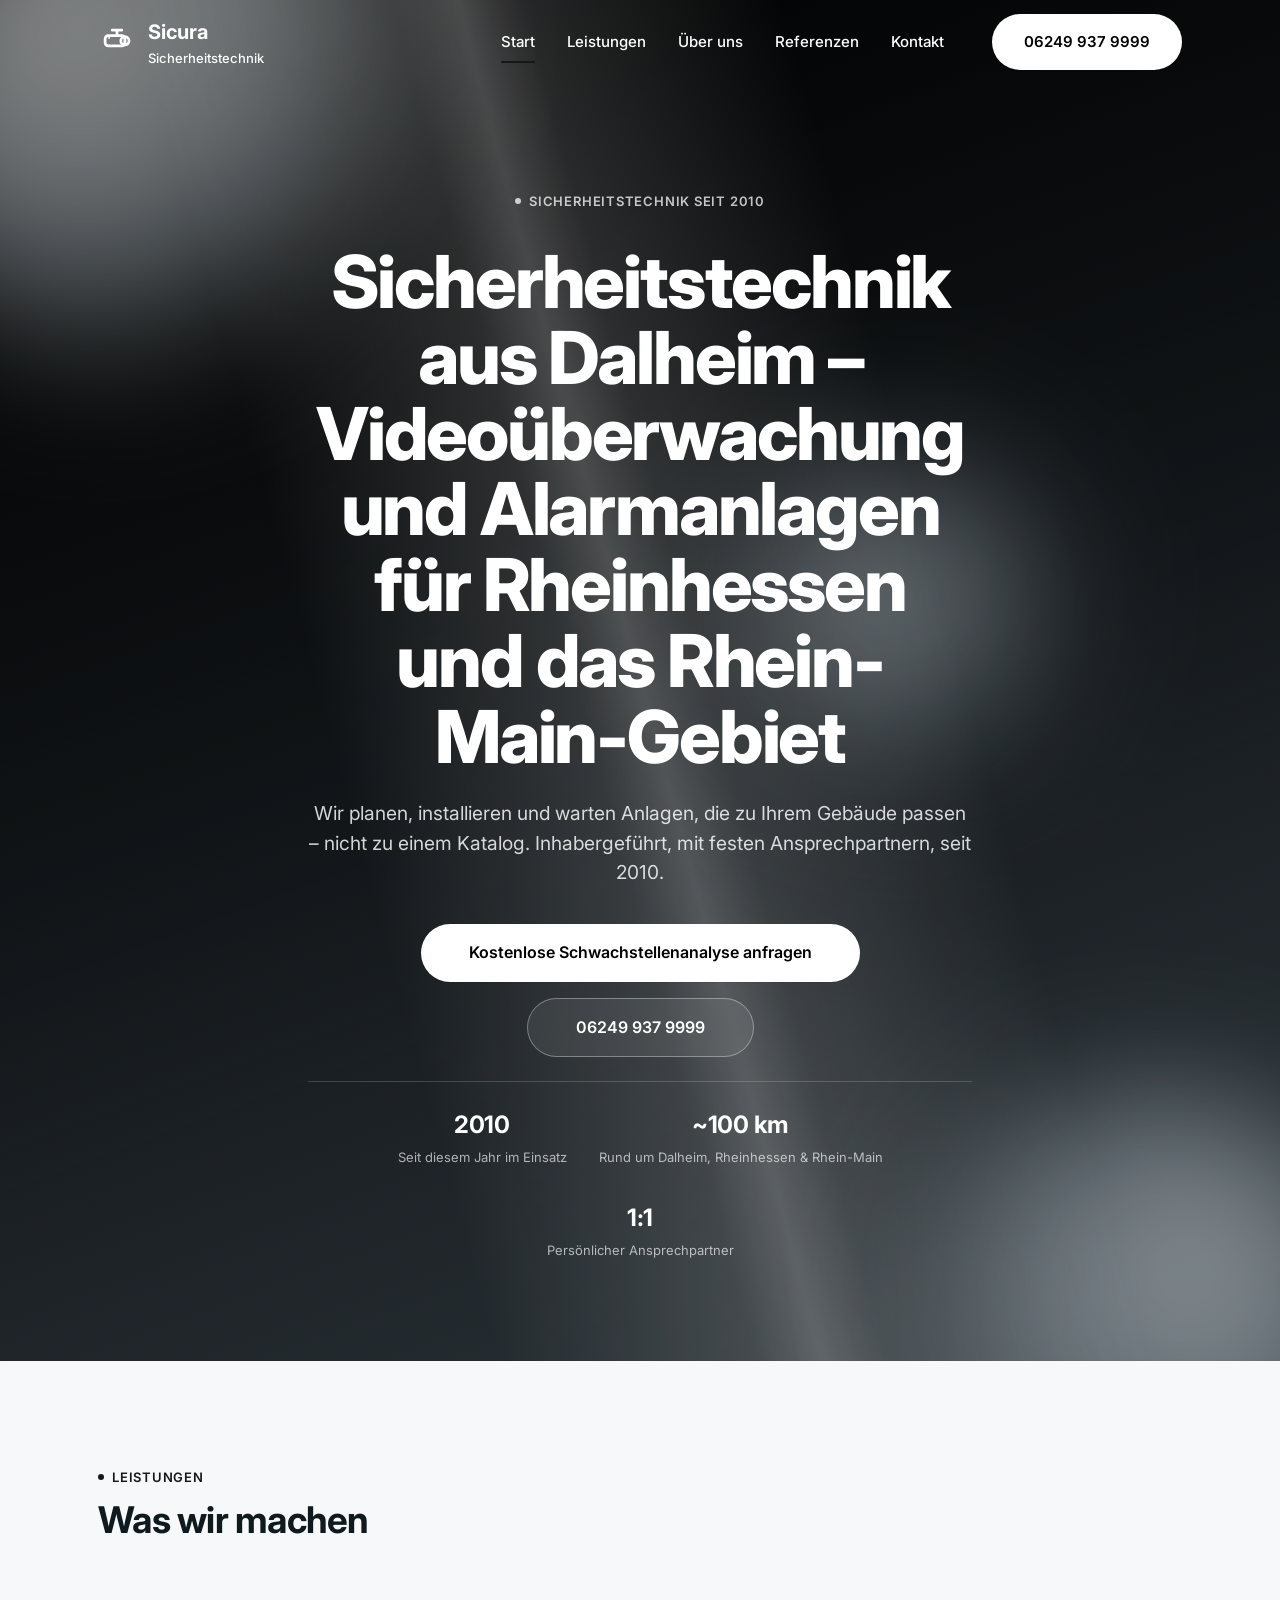
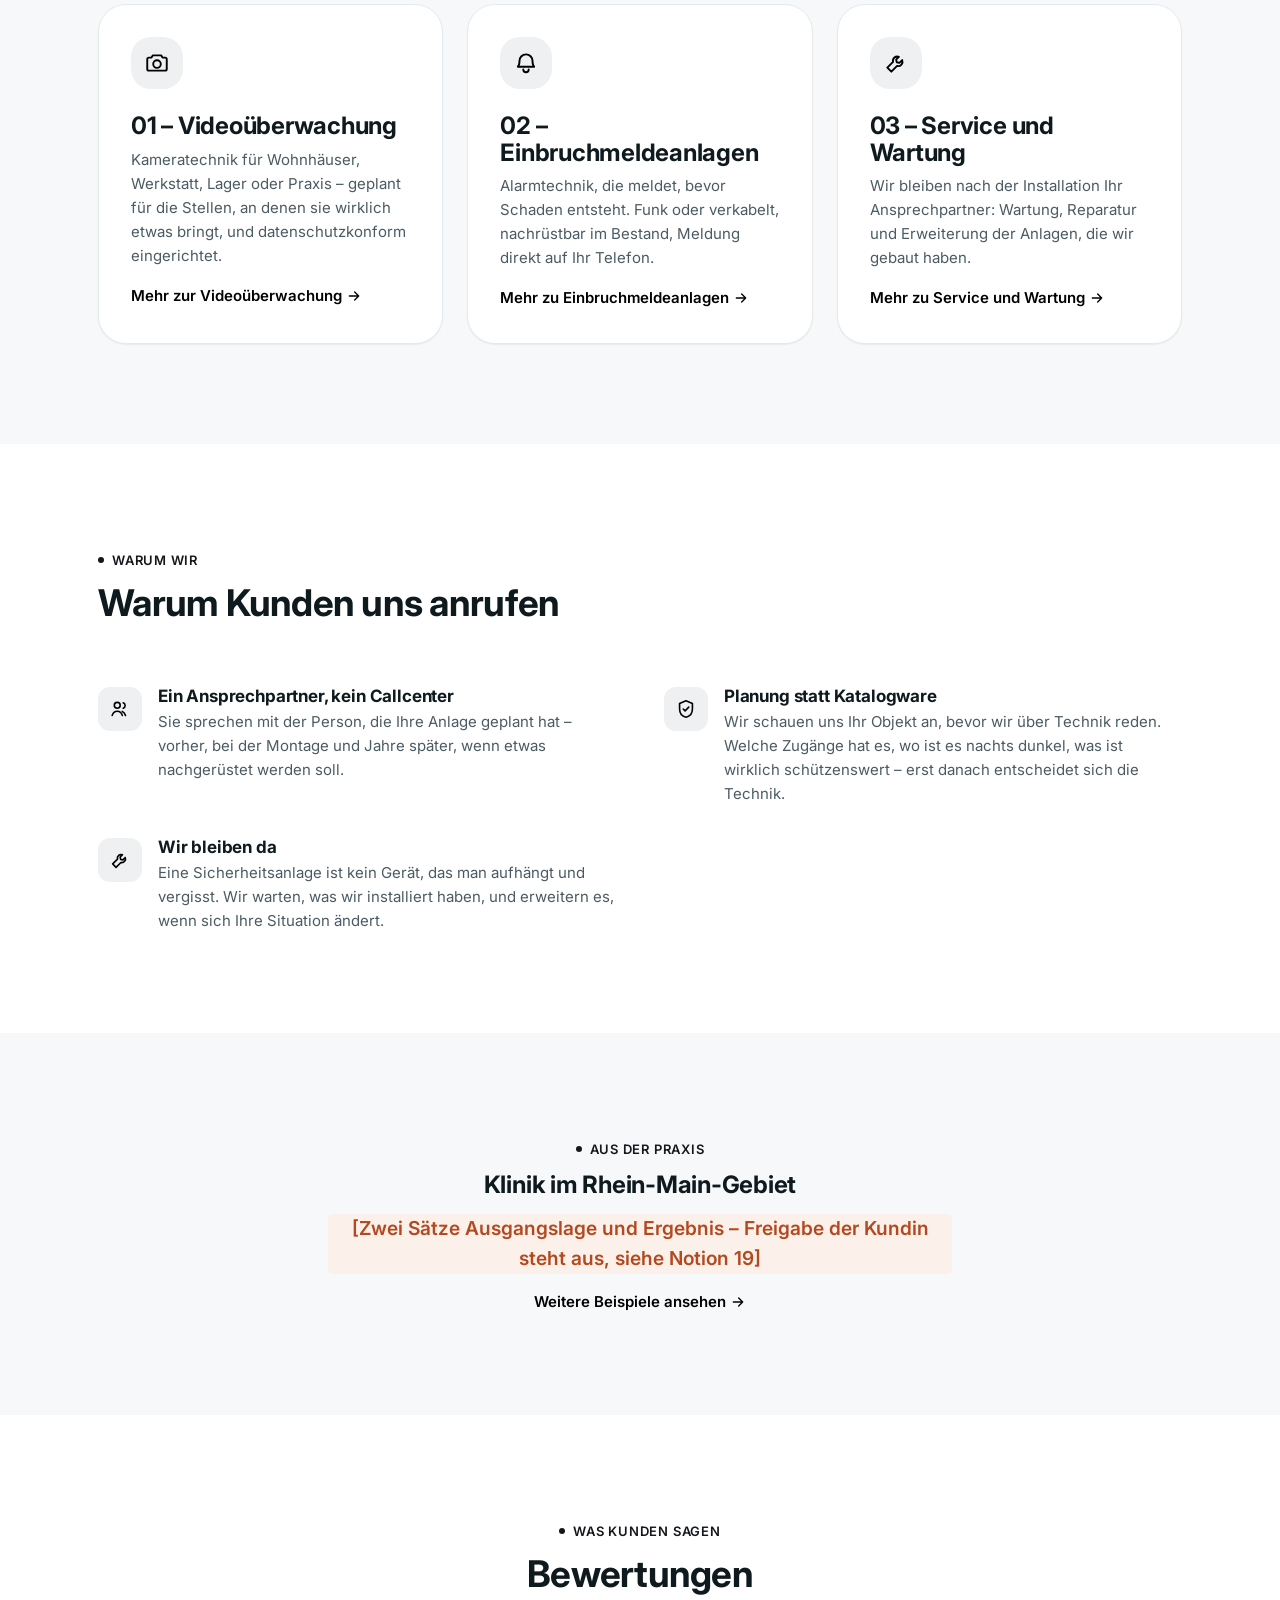
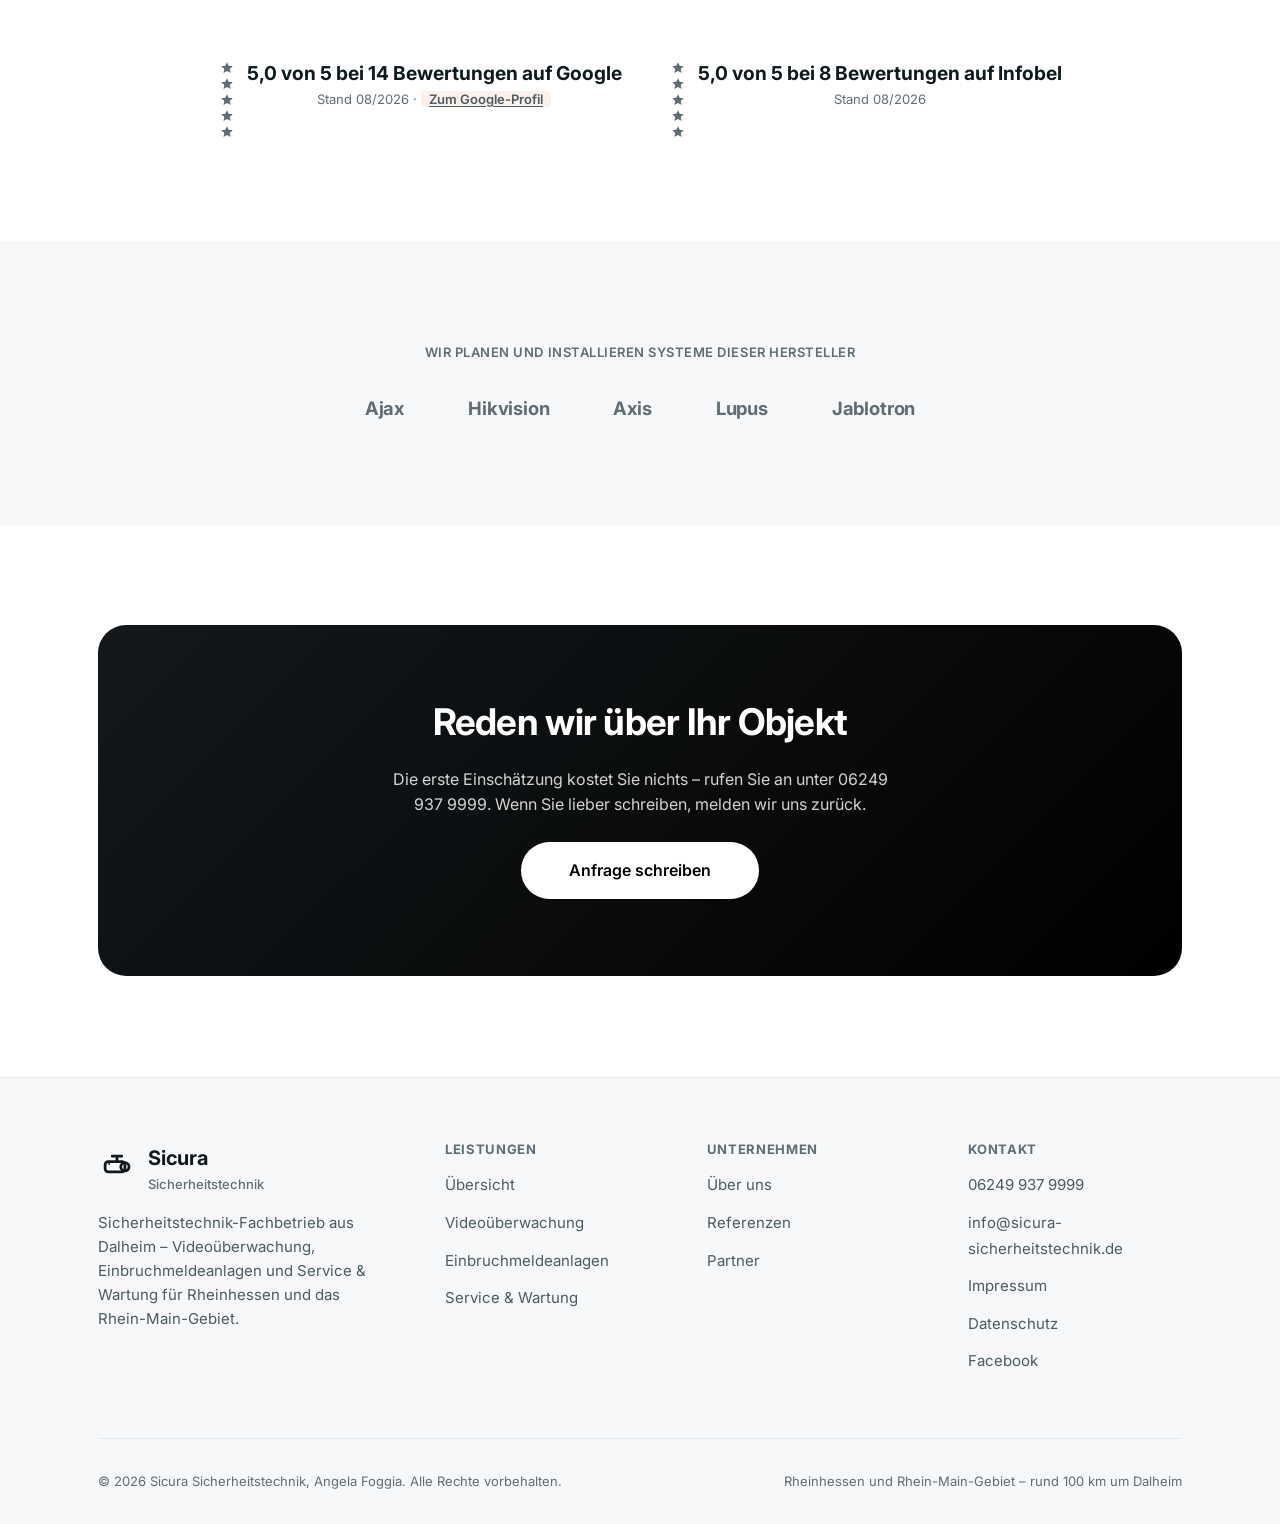
==== index.html @ ddf752fe "Inhalte und Seitenstruktur nach Notion-Relaunch-Vorgaben umsetzen Sitemap auf die abgestimmten 11 Se" ====
<!DOCTYPE html>
<html lang="de">
<head>
  <meta charset="UTF-8">
  <meta name="viewport" content="width=device-width, initial-scale=1">
  <title>Sicherheitstechnik Dalheim – Videoüberwachung und Alarmanlagen | Sicura</title>
  <meta name="description" content="Videoüberwachung, Einbruchmeldeanlagen und Wartung für Rheinhessen und das Rhein-Main-Gebiet. Inhabergeführt seit 2010, Beratung kostenlos. Jetzt anrufen.">
  <link rel="canonical" href="https://www.sicura-sicherheitstechnik.de/">
  <link rel="icon" href="assets/favicon.svg" type="image/svg+xml">
  <link rel="stylesheet" href="styles.css">
</head>
<body class="has-video-hero">
  <a class="skip-link" href="#main">Zum Inhalt springen</a>

  <header class="site-header">
    <div class="nav-progress" aria-hidden="true"></div>
    <div class="container">
      <a class="brand" href="index.html">
        <svg class="brand-mark" viewBox="0 0 24 24" aria-hidden="true"><use href="assets/icons.svg#icon-cctv-camera"></use></svg>
        <span class="brand-name">Sicura<span>Sicherheitstechnik</span></span>
      </a>

      <nav class="nav-desktop" id="nav-desktop" aria-label="Hauptnavigation">
        <ul class="nav-links">
          <li><a href="index.html" aria-current="page">Start</a></li>
          <li><a href="leistungen.html">Leistungen</a></li>
          <li><a href="ueber-uns.html">Über uns</a></li>
          <li><a href="referenzen.html">Referenzen</a></li>
          <li><a href="kontakt.html">Kontakt</a></li>
        </ul>
        <a class="btn btn-primary nav-cta" href="tel:+4962499379999">06249 937 9999</a>
      </nav>

      <button class="nav-toggle" aria-expanded="false" aria-controls="nav-desktop" aria-label="Menü öffnen">
        <svg class="icon-menu" viewBox="0 0 24 24" aria-hidden="true"><use href="assets/icons.svg#icon-menu"></use></svg>
        <svg class="icon-close" viewBox="0 0 24 24" aria-hidden="true"><use href="assets/icons.svg#icon-close"></use></svg>
      </button>
    </div>
  </header>

  <main id="main">
    <!-- Hero -->
    <section class="hero">
      <div class="hero-liquid-bg" aria-hidden="true">
        <video class="hero-video" autoplay muted loop playsinline preload="auto" poster="assets/hero-poster.jpg">
          <source src="assets/hero-video.mp4" type="video/mp4">
        </video>
        <span class="hero-scrim"></span>
        <span class="lm-blob lm-blob--1"></span>
        <span class="lm-blob lm-blob--2"></span>
        <span class="lm-blob lm-blob--3"></span>
        <span class="lm-sheen"></span>
      </div>
      <div class="container">
        <div class="hero-content">
          <p class="eyebrow">Sicherheitstechnik seit 2010</p>
          <h1>Sicherheitstechnik aus Dalheim – Videoüberwachung und Alarmanlagen für Rheinhessen und das Rhein-Main-Gebiet</h1>
          <p class="lede">Wir planen, installieren und warten Anlagen, die zu Ihrem Gebäude passen – nicht zu einem Katalog. Inhabergeführt, mit festen Ansprechpartnern, seit 2010.</p>
          <div class="hero-actions">
            <a class="btn btn-primary btn-lg" href="kontakt.html">Kostenlose Schwachstellenanalyse anfragen</a>
            <a class="btn btn-secondary btn-lg" href="tel:+4962499379999">06249 937 9999</a>
          </div>
          <div class="hero-meta">
            <div class="hero-meta-item">
              <strong>2010</strong>
              <span>Seit diesem Jahr im Einsatz</span>
            </div>
            <div class="hero-meta-item">
              <strong>~100&nbsp;km</strong>
              <span>Rund um Dalheim, Rheinhessen &amp; Rhein-Main</span>
            </div>
            <div class="hero-meta-item">
              <strong>1:1</strong>
              <span>Persönlicher Ansprechpartner</span>
            </div>
          </div>
        </div>
      </div>
    </section>

    <!-- Kernbereiche -->
    <section class="section section--alt">
      <div class="container">
        <div class="section-head">
          <p class="eyebrow">Leistungen</p>
          <h2>Was wir machen</h2>
        </div>

        <div class="card-grid" data-reveal-group>
          <a class="card" href="leistungen-videoueberwachung.html" data-reveal>
            <div class="card-icon"><svg viewBox="0 0 24 24" aria-hidden="true"><use href="assets/icons.svg#icon-camera"></use></svg></div>
            <h3>01 – Videoüberwachung</h3>
            <p>Kameratechnik für Wohnhäuser, Werkstatt, Lager oder Praxis – geplant für die Stellen, an denen sie wirklich etwas bringt, und datenschutzkonform eingerichtet.</p>
            <span class="card-link">Mehr zur Videoüberwachung <svg viewBox="0 0 24 24" aria-hidden="true"><use href="assets/icons.svg#icon-arrow-right"></use></svg></span>
          </a>

          <a class="card" href="leistungen-einbruchmeldeanlagen.html" data-reveal>
            <div class="card-icon"><svg viewBox="0 0 24 24" aria-hidden="true"><use href="assets/icons.svg#icon-bell"></use></svg></div>
            <h3>02 – Einbruchmeldeanlagen</h3>
            <p>Alarmtechnik, die meldet, bevor Schaden entsteht. Funk oder verkabelt, nachrüstbar im Bestand, Meldung direkt auf Ihr Telefon.</p>
            <span class="card-link">Mehr zu Einbruchmeldeanlagen <svg viewBox="0 0 24 24" aria-hidden="true"><use href="assets/icons.svg#icon-arrow-right"></use></svg></span>
          </a>

          <a class="card" href="leistungen-service-wartung.html" data-reveal>
            <div class="card-icon"><svg viewBox="0 0 24 24" aria-hidden="true"><use href="assets/icons.svg#icon-wrench"></use></svg></div>
            <h3>03 – Service und Wartung</h3>
            <p>Wir bleiben nach der Installation Ihr Ansprechpartner: Wartung, Reparatur und Erweiterung der Anlagen, die wir gebaut haben.</p>
            <span class="card-link">Mehr zu Service und Wartung <svg viewBox="0 0 24 24" aria-hidden="true"><use href="assets/icons.svg#icon-arrow-right"></use></svg></span>
          </a>
        </div>
      </div>
    </section>

    <!-- Warum wir -->
    <section class="section">
      <div class="container">
        <div class="section-head">
          <p class="eyebrow">Warum wir</p>
          <h2>Warum Kunden uns anrufen</h2>
        </div>

        <div class="benefits" data-reveal-group>
          <div class="benefit" data-reveal>
            <div class="benefit-icon"><svg viewBox="0 0 24 24" aria-hidden="true"><use href="assets/icons.svg#icon-users"></use></svg></div>
            <div>
              <h3>Ein Ansprechpartner, kein Callcenter</h3>
              <p>Sie sprechen mit der Person, die Ihre Anlage geplant hat – vorher, bei der Montage und Jahre später, wenn etwas nachgerüstet werden soll.</p>
            </div>
          </div>

          <div class="benefit" data-reveal>
            <div class="benefit-icon"><svg viewBox="0 0 24 24" aria-hidden="true"><use href="assets/icons.svg#icon-shield"></use></svg></div>
            <div>
              <h3>Planung statt Katalogware</h3>
              <p>Wir schauen uns Ihr Objekt an, bevor wir über Technik reden. Welche Zugänge hat es, wo ist es nachts dunkel, was ist wirklich schützenswert – erst danach entscheidet sich die Technik.</p>
            </div>
          </div>

          <div class="benefit" data-reveal>
            <div class="benefit-icon"><svg viewBox="0 0 24 24" aria-hidden="true"><use href="assets/icons.svg#icon-wrench"></use></svg></div>
            <div>
              <h3>Wir bleiben da</h3>
              <p>Eine Sicherheitsanlage ist kein Gerät, das man aufhängt und vergisst. Wir warten, was wir installiert haben, und erweitern es, wenn sich Ihre Situation ändert.</p>
            </div>
          </div>
        </div>
      </div>
    </section>

    <!-- Fallbeispiel-Teaser -->
    <section class="section section--alt">
      <div class="container" style="max-width:720px; text-align:center">
        <p class="eyebrow" style="justify-content:center">Aus der Praxis</p>
        <h2 class="h3" style="margin-top:var(--space-3)">Klinik im Rhein-Main-Gebiet</h2>
        <p class="lede placeholder-inline" style="margin-top:var(--space-4)" data-reveal>[Zwei Sätze Ausgangslage und Ergebnis – Freigabe der Kundin steht aus, siehe Notion 19]</p>
        <a class="card-link" style="justify-content:center; margin-top:var(--space-4)" href="referenzen.html">Weitere Beispiele ansehen <svg viewBox="0 0 24 24" aria-hidden="true"><use href="assets/icons.svg#icon-arrow-right"></use></svg></a>
      </div>
    </section>

    <!-- Bewertungen -->
    <section class="section trust">
      <div class="container">
        <div class="section-head center">
          <p class="eyebrow">Was Kunden sagen</p>
          <h2>Bewertungen</h2>
        </div>
        <div class="reviews" style="justify-content:center; margin-top:var(--space-6)" data-reveal-group>
          <div class="review-item" data-reveal>
            <span class="review-stars" aria-hidden="true">
              <svg viewBox="0 0 24 24"><use href="assets/icons.svg#icon-star"></use></svg>
              <svg viewBox="0 0 24 24"><use href="assets/icons.svg#icon-star"></use></svg>
              <svg viewBox="0 0 24 24"><use href="assets/icons.svg#icon-star"></use></svg>
              <svg viewBox="0 0 24 24"><use href="assets/icons.svg#icon-star"></use></svg>
              <svg viewBox="0 0 24 24"><use href="assets/icons.svg#icon-star"></use></svg>
            </span>
            <div>
              <strong>5,0 von 5 bei 14 Bewertungen auf Google</strong>
              <span>Stand 08/2026 · <a href="#" class="placeholder-inline">Zum Google-Profil</a></span>
            </div>
          </div>
          <div class="review-item" data-reveal>
            <span class="review-stars" aria-hidden="true">
              <svg viewBox="0 0 24 24"><use href="assets/icons.svg#icon-star"></use></svg>
              <svg viewBox="0 0 24 24"><use href="assets/icons.svg#icon-star"></use></svg>
              <svg viewBox="0 0 24 24"><use href="assets/icons.svg#icon-star"></use></svg>
              <svg viewBox="0 0 24 24"><use href="assets/icons.svg#icon-star"></use></svg>
              <svg viewBox="0 0 24 24"><use href="assets/icons.svg#icon-star"></use></svg>
            </span>
            <div>
              <strong>5,0 von 5 bei 8 Bewertungen auf Infobel</strong>
              <span>Stand 08/2026</span>
            </div>
          </div>
        </div>
      </div>
    </section>

    <!-- Trust-Bar -->
    <section class="section section--alt trust">
      <div class="container">
        <p>Wir planen und installieren Systeme dieser Hersteller</p>
        <div class="trust-logos" data-reveal-group>
          <span class="trust-logo" data-reveal>Ajax</span>
          <span class="trust-logo" data-reveal>Hikvision</span>
          <span class="trust-logo" data-reveal>Axis</span>
          <span class="trust-logo" data-reveal>Lupus</span>
          <span class="trust-logo" data-reveal>Jablotron</span>
        </div>
      </div>
    </section>

    <!-- CTA -->
    <section class="section">
      <div class="container">
        <div class="cta-banner" data-reveal>
          <h2>Reden wir über Ihr Objekt</h2>
          <p>Die erste Einschätzung kostet Sie nichts – rufen Sie an unter 06249 937 9999. Wenn Sie lieber schreiben, melden wir uns zurück.</p>
          <a class="btn btn-primary btn-lg" href="kontakt.html">Anfrage schreiben</a>
        </div>
      </div>
    </section>
  </main>

  <footer class="site-footer">
    <div class="container">
      <div class="footer-grid">
        <div class="footer-brand">
          <a class="brand" href="index.html">
            <svg class="brand-mark" viewBox="0 0 24 24" aria-hidden="true"><use href="assets/icons.svg#icon-cctv-camera"></use></svg>
            <span class="brand-name">Sicura<span>Sicherheitstechnik</span></span>
          </a>
          <p>Sicherheitstechnik-Fachbetrieb aus Dalheim – Videoüberwachung, Einbruchmeldeanlagen und Service &amp; Wartung für Rheinhessen und das Rhein-Main-Gebiet.</p>
        </div>

        <div class="footer-col">
          <h4>Leistungen</h4>
          <ul>
            <li><a href="leistungen.html">Übersicht</a></li>
            <li><a href="leistungen-videoueberwachung.html">Videoüberwachung</a></li>
            <li><a href="leistungen-einbruchmeldeanlagen.html">Einbruchmeldeanlagen</a></li>
            <li><a href="leistungen-service-wartung.html">Service &amp; Wartung</a></li>
          </ul>
        </div>

        <div class="footer-col">
          <h4>Unternehmen</h4>
          <ul>
            <li><a href="ueber-uns.html">Über uns</a></li>
            <li><a href="referenzen.html">Referenzen</a></li>
            <li><a href="partner.html">Partner</a></li>
          </ul>
        </div>

        <div class="footer-col">
          <h4>Kontakt</h4>
          <ul>
            <li><a href="tel:+4962499379999">06249 937 9999</a></li>
            <li><a href="mailto:info@sicura-sicherheitstechnik.de">info@sicura-sicherheitstechnik.de</a></li>
            <li><a href="impressum.html">Impressum</a></li>
            <li><a href="datenschutz.html">Datenschutz</a></li>
            <li><a href="https://facebook.com/Sicura.Sicherheitstechnik" target="_blank" rel="noopener noreferrer">Facebook</a></li>
          </ul>
        </div>
      </div>

      <div class="footer-bottom">
        <p>&copy; <span data-current-year></span> Sicura Sicherheitstechnik, Angela Foggia. Alle Rechte vorbehalten.</p>
        <p>Rheinhessen und Rhein-Main-Gebiet – rund 100 km um Dalheim</p>
      </div>
    </div>
  </footer>

  <script src="assets/js/vendor/motion.min.js" defer></script>
  <script src="motion-effects.js" defer></script>
  <script src="script.js"></script>
</body>
</html>
---- styles.css ----
/* ==========================================================================
   Sicura Sicherheitstechnik — Design Tokens & Basis-Stile
   Stilrichtung: hell, editorial-minimalistisch, Apple-inspiriert
   ========================================================================== */

@import url('https://fonts.googleapis.com/css2?family=Inter:wght@400;500;600;700;800&display=swap');

:root {
  color-scheme: light;

  /* ---- Farben ---- */
  --color-bg: #ffffff;
  --color-bg-alt: #f6f8f9;
  --color-surface: #ffffff;
  --color-text: #0f1a1f;
  --color-text-muted: #4b5b63;
  --color-text-faint: #5f6d75;
  --color-border: #e4e9eb;
  --color-border-strong: #d3dbde;

  --color-accent: #14181b;
  --color-accent-dark: #000000;
  --color-accent-light: #eef0f1;
  --color-accent-contrast: #ffffff;

  --color-danger: #b3491f;
  --color-danger-bg: #fbf1ea;
  --color-success: #1f7a4d;

  /* ---- Typografie ---- */
  --font-sans: 'Inter', system-ui, -apple-system, 'Segoe UI', sans-serif;

  --fs-display: clamp(2.75rem, 2rem + 3.2vw, 4.75rem);
  --fs-h1: clamp(2.25rem, 1.8rem + 1.8vw, 3.25rem);
  --fs-h2: clamp(1.75rem, 1.5rem + 1vw, 2.5rem);
  --fs-h3: clamp(1.25rem, 1.1rem + 0.5vw, 1.5rem);
  --fs-body-lg: clamp(1.0625rem, 1rem + 0.25vw, 1.25rem);
  --fs-body: 1rem;
  --fs-small: 0.9375rem;
  --fs-tiny: 0.8125rem;

  /* ---- Abstände (4/8pt-Rhythmus) ---- */
  --space-1: 4px;
  --space-2: 8px;
  --space-3: 12px;
  --space-4: 16px;
  --space-5: 24px;
  --space-6: 32px;
  --space-7: 48px;
  --space-8: 64px;
  --space-9: 96px;
  --space-10: 128px;

  --section-padding: clamp(64px, 6vw + 24px, 128px);
  --container-width: 1180px;
  --container-padding: clamp(20px, 4vw, 48px);

  /* ---- Radien & Schatten ---- */
  --radius-sm: 12px;
  --radius-md: 20px;
  --radius-lg: 28px;
  --radius-full: 999px;

  --shadow-sm: 0 1px 2px rgba(15, 26, 31, 0.04), 0 1px 1px rgba(15, 26, 31, 0.03);
  --shadow-md: 0 8px 24px rgba(15, 26, 31, 0.06), 0 2px 6px rgba(15, 26, 31, 0.04);
  --shadow-lg: 0 24px 64px rgba(15, 26, 31, 0.10), 0 4px 12px rgba(15, 26, 31, 0.05);

  /* ---- Bewegung ---- */
  --ease-out: cubic-bezier(0.16, 1, 0.3, 1);
  --duration-fast: 150ms;
  --duration-base: 250ms;
  --duration-slow: 400ms;
}

/* ==========================================================================
   Reset
   ========================================================================== */

*,
*::before,
*::after {
  box-sizing: border-box;
}

* {
  margin: 0;
}

html {
  -webkit-text-size-adjust: 100%;
  scroll-behavior: smooth;
  scroll-padding-top: 104px;
}

body {
  font-family: var(--font-sans);
  font-size: var(--fs-body);
  line-height: 1.6;
  color: var(--color-text);
  background: var(--color-bg);
  -webkit-font-smoothing: antialiased;
  text-rendering: optimizeLegibility;
}

img,
svg {
  display: block;
  max-width: 100%;
}

a {
  color: inherit;
  text-decoration: none;
}

button {
  font: inherit;
  color: inherit;
  background: none;
  border: none;
  cursor: pointer;
}

ul {
  list-style: none;
  padding: 0;
}

input,
textarea {
  font: inherit;
  color: inherit;
}

@media (prefers-reduced-motion: reduce) {
  html {
    scroll-behavior: auto;
  }

  *,
  *::before,
  *::after {
    animation-duration: 0.001ms !important;
    animation-iteration-count: 1 !important;
    transition-duration: 0.001ms !important;
    scroll-behavior: auto !important;
  }
}

/* ==========================================================================
   Typografie
   ========================================================================== */

h1,
h2,
h3,
h4 {
  font-weight: 700;
  line-height: 1.1;
  letter-spacing: -0.02em;
  color: var(--color-text);
}

.display {
  font-size: var(--fs-display);
  font-weight: 800;
  line-height: 1.03;
  letter-spacing: -0.03em;
}

h1,
.h1 {
  font-size: var(--fs-h1);
}

h2,
.h2 {
  font-size: var(--fs-h2);
}

h3,
.h3 {
  font-size: var(--fs-h3);
  letter-spacing: -0.01em;
}

.lede {
  font-size: var(--fs-body-lg);
  line-height: 1.55;
  color: var(--color-text-muted);
}

.eyebrow {
  display: inline-flex;
  align-items: center;
  gap: var(--space-2);
  font-size: var(--fs-tiny);
  font-weight: 600;
  letter-spacing: 0.06em;
  text-transform: uppercase;
  color: var(--color-accent);
}

.eyebrow::before {
  content: '';
  width: 6px;
  height: 6px;
  border-radius: 50%;
  background: var(--color-accent);
}

p {
  max-width: 62ch;
}

/* ==========================================================================
   Layout-Hilfen
   ========================================================================== */

.container {
  width: 100%;
  max-width: var(--container-width);
  margin-inline: auto;
  padding-inline: var(--container-padding);
}

.section {
  padding-block: var(--section-padding);
}

.section--alt {
  background: var(--color-bg-alt);
}

.section-head {
  max-width: 640px;
  margin-bottom: var(--space-8);
}

.section-head.center {
  margin-inline: auto;
  text-align: center;
}

.section-head h2 {
  margin-top: var(--space-3);
}

.visually-hidden {
  position: absolute;
  width: 1px;
  height: 1px;
  padding: 0;
  margin: -1px;
  overflow: hidden;
  clip: rect(0, 0, 0, 0);
  white-space: nowrap;
  border: 0;
}

.skip-link {
  position: absolute;
  top: -100px;
  left: var(--space-4);
  z-index: 1000;
  background: var(--color-accent);
  color: #fff;
  padding: var(--space-3) var(--space-5);
  border-radius: var(--radius-sm);
  transition: top var(--duration-base) var(--ease-out);
}

.skip-link:focus-visible {
  top: var(--space-4);
}

/* Fokus-Stile */
a:focus-visible,
button:focus-visible,
input:focus-visible,
textarea:focus-visible {
  outline: 2px solid var(--color-accent);
  outline-offset: 3px;
  border-radius: var(--radius-sm);
}

/* ==========================================================================
   Buttons
   ========================================================================== */

.btn {
  display: inline-flex;
  align-items: center;
  justify-content: center;
  gap: var(--space-2);
  max-width: 100%;
  padding: var(--space-4) var(--space-6);
  border-radius: var(--radius-full);
  font-weight: 600;
  font-size: var(--fs-small);
  text-align: center;
  cursor: pointer;
  touch-action: manipulation;
  transition: transform var(--duration-fast) var(--ease-out),
    background-color var(--duration-base) var(--ease-out),
    box-shadow var(--duration-base) var(--ease-out),
    border-color var(--duration-base) var(--ease-out);
}

.btn:active {
  transform: scale(0.97);
  transition-duration: 90ms;
}

.btn-primary {
  background: var(--color-accent);
  color: #fff;
  box-shadow: var(--shadow-sm);
}

.btn-primary:hover {
  background: var(--color-accent-dark);
  box-shadow: var(--shadow-md);
}

.btn-secondary {
  background: var(--color-surface);
  color: var(--color-text);
  border: 1px solid var(--color-border-strong);
}

.btn-secondary:hover {
  border-color: var(--color-accent);
  color: var(--color-accent-dark);
}

.btn-ghost {
  background: transparent;
  color: var(--color-text);
  padding: var(--space-3) var(--space-4);
}

.btn-ghost:hover {
  color: var(--color-accent-dark);
}

.btn-block {
  width: 100%;
}

.btn-lg {
  padding: var(--space-4) var(--space-7);
  font-size: var(--fs-body);
}

/* ==========================================================================
   Header / Navigation
   ========================================================================== */

.site-header {
  position: sticky;
  top: 0;
  z-index: 100;
}

/* Blur lebt auf einem Pseudo-Element statt direkt auf .site-header:
   backdrop-filter auf dem Header selbst würde einen neuen Containing
   Block erzeugen und das fixed-positionierte Mobilmenü (Kind des Headers)
   auf die Headerhöhe zusammenschrumpfen lassen. */
.site-header::before {
  content: '';
  position: absolute;
  inset: 0;
  z-index: -1;
  background: rgba(255, 255, 255, 0.78);
  backdrop-filter: blur(20px) saturate(180%);
  -webkit-backdrop-filter: blur(20px) saturate(180%);
  border-bottom: 1px solid rgba(228, 233, 235, 0.8);
  opacity: 1;
  transition: opacity var(--duration-base) var(--ease-out);
}

/* ---- Transparenter Header über dem Video-Hero ----
   Nur auf Seiten mit `body.has-video-hero` (Startseite): der Header startet
   glasklar über dem Hero-Video und bekommt sein übliches weißes Glas erst,
   sobald über die Hero-Höhe hinausgescrollt wurde (.is-scrolled, per JS in
   script.js gesetzt). Alle anderen Seiten sind unverändert immer solide. */
body.has-video-hero .site-header:not(.is-scrolled)::before {
  opacity: 0;
}

body.has-video-hero .site-header:not(.is-scrolled) .nav-progress {
  background: rgba(255, 255, 255, 0.85);
}

body.has-video-hero .site-header:not(.is-scrolled) .brand,
body.has-video-hero .site-header:not(.is-scrolled) .brand-mark,
body.has-video-hero .site-header:not(.is-scrolled) .brand-name span,
body.has-video-hero .site-header:not(.is-scrolled) .nav-links a,
body.has-video-hero .site-header:not(.is-scrolled) .nav-toggle svg {
  color: #fff;
}

body.has-video-hero .site-header:not(.is-scrolled) .nav-cta {
  background: #fff;
  color: var(--color-accent-dark);
}

body.has-video-hero .site-header:not(.is-scrolled) .nav-cta:hover {
  background: rgba(255, 255, 255, 0.9);
}

/* Das mobile Menü hat immer ein blickdichtes, weißes Panel (siehe
   .nav-desktop.is-open unten) – die weiße Schrift für den transparenten
   Header über dem Hero-Video darf dort also nicht greifen, sonst ist der
   Text unlesbar. */
body.has-video-hero .site-header:not(.is-scrolled) .nav-desktop.is-open .nav-links a,
body.has-video-hero .site-header:not(.is-scrolled) .nav-desktop.is-open ~ .nav-toggle svg,
body.has-video-hero .site-header:not(.is-scrolled) .nav-toggle[aria-expanded='true'] svg {
  color: var(--color-text-muted);
}

body.has-video-hero .site-header:not(.is-scrolled) .nav-desktop.is-open .nav-links a[aria-current='page'] {
  color: var(--color-text);
}

.brand,
.brand-mark,
.brand-name span {
  transition: color var(--duration-base) var(--ease-out);
}

/* Material fallbacks: bei reduzierter Transparenz/erhöhtem Kontrast wird aus
   dem Glas-Effekt eine nahezu blickdichte Fläche statt eines Weichzeichners. */
@media (prefers-reduced-transparency: reduce) {
  .site-header::before {
    background: var(--color-bg);
    backdrop-filter: none;
    -webkit-backdrop-filter: none;
  }

  .nav-desktop {
    background: var(--color-bg) !important;
    backdrop-filter: none !important;
    -webkit-backdrop-filter: none !important;
  }
}

@media (prefers-contrast: more) {
  .site-header::before {
    background: var(--color-bg);
    backdrop-filter: none;
    -webkit-backdrop-filter: none;
    border-bottom-color: var(--color-border-strong);
  }
}

.site-header .container {
  display: flex;
  align-items: center;
  justify-content: space-between;
  height: 84px;
}

/* Scrollfortschritt: skaliert per Motion (motion-effects.js) von 0 auf 1
   entlang der Seitenhöhe. transform statt width, damit nichts neu layoutet. */
.nav-progress {
  position: absolute;
  left: 0;
  bottom: 0;
  width: 100%;
  height: 2px;
  background: var(--color-accent);
  transform: scaleX(0);
  transform-origin: 0 50%;
}

.brand {
  display: flex;
  align-items: center;
  gap: var(--space-3);
  font-weight: 700;
  font-size: 1.25rem;
  letter-spacing: -0.01em;
  color: var(--color-text);
}

.brand-mark {
  width: 38px;
  height: 38px;
  flex-shrink: 0;
  color: var(--color-accent);
}

.brand-name span {
  display: block;
  font-size: var(--fs-tiny);
  font-weight: 500;
  color: var(--color-text-faint);
  letter-spacing: 0;
}

.nav-desktop {
  display: flex;
  align-items: center;
  gap: var(--space-7);
}

.nav-links {
  display: flex;
  align-items: center;
  gap: var(--space-6);
}

.nav-links a {
  position: relative;
  font-weight: 500;
  font-size: var(--fs-small);
  color: var(--color-text-muted);
  padding-block: var(--space-2);
  transition: color var(--duration-base) var(--ease-out);
}

.nav-links a:hover {
  color: var(--color-text);
}

.nav-links a[aria-current='page'] {
  color: var(--color-text);
}

.nav-links a[aria-current='page']::after {
  content: '';
  position: absolute;
  left: 0;
  right: 0;
  bottom: -4px;
  height: 2px;
  border-radius: var(--radius-full);
  background: var(--color-accent);
}

.nav-toggle {
  display: none;
  align-items: center;
  justify-content: center;
  width: 44px;
  height: 44px;
  border-radius: var(--radius-sm);
}

.nav-toggle svg {
  width: 24px;
  height: 24px;
}

.icon-close {
  display: none;
}

.nav-toggle[aria-expanded='true'] .icon-menu {
  display: none;
}

.nav-toggle[aria-expanded='true'] .icon-close {
  display: block;
}

@media (max-width: 860px) {
  .nav-desktop {
    position: fixed;
    inset: 84px 0 0 0;
    background: rgba(255, 255, 255, 0.98);
    backdrop-filter: blur(20px);
    flex-direction: column;
    align-items: stretch;
    justify-content: flex-start;
    padding: var(--space-6) var(--container-padding);
    gap: var(--space-6);
    transform: translateY(-8px);
    opacity: 0;
    visibility: hidden;
    pointer-events: none;
    transition: opacity var(--duration-base) var(--ease-out),
      transform var(--duration-base) var(--ease-out), visibility var(--duration-base);
  }

  .nav-desktop.is-open {
    transform: translateY(0);
    opacity: 1;
    visibility: visible;
    pointer-events: auto;
  }

  .nav-links {
    flex-direction: column;
    align-items: flex-start;
    gap: var(--space-5);
  }

  .nav-links a {
    font-size: var(--fs-h3);
  }

  .nav-cta {
    width: 100%;
  }

  .nav-toggle {
    display: inline-flex;
  }
}

/* ==========================================================================
   Hero
   ========================================================================== */

.hero {
  position: relative;
  isolation: isolate;
  overflow: hidden;
  margin-top: -84px;
  padding-top: calc(84px + clamp(56px, 8vw, 128px));
  padding-bottom: var(--section-padding);
  background: linear-gradient(160deg, var(--color-accent-dark) 0%, var(--color-accent) 55%, #2b3338 100%);
}

.hero .container {
  position: relative;
  z-index: 1;
  max-width: 760px;
  text-align: center;
}

/* ---- Dunkler Hero: Textfarben & Buttons an den dunklen Hintergrund anpassen ---- */

.hero .eyebrow {
  color: rgba(255, 255, 255, 0.75);
}

.hero .eyebrow::before {
  background: currentColor;
}

.hero h1 {
  color: #fff;
}

.hero .lede {
  color: rgba(255, 255, 255, 0.82);
}

.hero .hero-meta {
  border-top-color: rgba(255, 255, 255, 0.18);
}

.hero .hero-meta-item strong {
  color: #fff;
}

.hero .hero-meta-item span {
  color: rgba(255, 255, 255, 0.65);
}

.hero .btn-primary {
  background: #fff;
  color: var(--color-accent-dark);
}

.hero .btn-primary:hover {
  background: rgba(255, 255, 255, 0.9);
}

.hero .btn-secondary {
  background: rgba(255, 255, 255, 0.08);
  color: #fff;
  border-color: rgba(255, 255, 255, 0.35);
  backdrop-filter: blur(20px);
  -webkit-backdrop-filter: blur(20px);
}

.hero .btn-secondary:hover {
  background: rgba(255, 255, 255, 0.16);
  border-color: rgba(255, 255, 255, 0.6);
  color: #fff;
}

/* ---- Liquid-Metal-Hintergrund: fließende, verschwommene Chrom-Flächen ----
   Reiner CSS-Nachbau (keine WebGL-Shader-Abhängigkeit): drei radiale
   Verläufe treiben unabhängig voneinander, ein diagonaler Glanzstreifen
   zieht darüber hinweg. Reduziert sich unter prefers-reduced-motion auf
   ein statisches Bild. */

.hero-liquid-bg {
  position: absolute;
  inset: 0;
  z-index: 0;
  overflow: hidden;
  pointer-events: none;
}

.hero-video {
  position: absolute;
  inset: 0;
  z-index: 0;
  width: 100%;
  height: 100%;
  object-fit: cover;
}

.hero-scrim {
  position: absolute;
  inset: 0;
  z-index: 1;
  background: linear-gradient(160deg, rgba(0, 0, 0, 0.82) 0%, rgba(20, 24, 27, 0.55) 55%, rgba(43, 51, 56, 0.78) 100%);
}

.lm-blob {
  position: absolute;
  z-index: 2;
  border-radius: 50%;
  filter: blur(60px);
  mix-blend-mode: screen;
  opacity: 0.55;
  will-change: transform;
}

.lm-blob--1 {
  width: 46vw;
  height: 46vw;
  top: -14vw;
  left: -10vw;
  background: radial-gradient(circle at 35% 35%, #ffffff 0%, #aeb8bd 35%, transparent 70%);
  animation: lm-drift-1 22s ease-in-out infinite;
}

.lm-blob--2 {
  width: 38vw;
  height: 38vw;
  bottom: -16vw;
  right: -8vw;
  background: radial-gradient(circle at 60% 40%, #dfe4e6 0%, #7c8790 40%, transparent 72%);
  animation: lm-drift-2 26s ease-in-out infinite;
}

.lm-blob--3 {
  width: 30vw;
  height: 30vw;
  top: 30%;
  left: 55%;
  background: radial-gradient(circle at 50% 50%, #c8ced1 0%, #4d565c 45%, transparent 75%);
  animation: lm-drift-3 19s ease-in-out infinite;
}

.lm-sheen {
  position: absolute;
  z-index: 2;
  inset: -20% -60%;
  background: linear-gradient(75deg, transparent 40%, rgba(255, 255, 255, 0.14) 48%, rgba(255, 255, 255, 0.26) 50%, rgba(255, 255, 255, 0.14) 52%, transparent 60%);
  animation: lm-sheen-sweep 9s ease-in-out infinite;
}

@keyframes lm-drift-1 {
  0%, 100% { transform: translate(0, 0) scale(1); }
  50% { transform: translate(6vw, 8vw) scale(1.12); }
}

@keyframes lm-drift-2 {
  0%, 100% { transform: translate(0, 0) scale(1); }
  50% { transform: translate(-7vw, -5vw) scale(1.08); }
}

@keyframes lm-drift-3 {
  0%, 100% { transform: translate(0, 0) scale(1); }
  50% { transform: translate(-4vw, 6vw) scale(0.9); }
}

@keyframes lm-sheen-sweep {
  0%, 100% { transform: translateX(-15%); }
  50% { transform: translateX(15%); }
}

@media (prefers-reduced-motion: reduce) {
  .lm-blob,
  .lm-sheen {
    animation: none;
  }
}

@media (max-width: 640px) {
  .lm-blob {
    filter: blur(40px);
  }
}

.hero-actions {
  justify-content: center;
}

.hero-meta {
  justify-content: center;
}

.hero-content > * + * {
  margin-top: var(--space-5);
}

.hero-content .eyebrow {
  margin-bottom: var(--space-2);
}

.hero h1 {
  font-size: var(--fs-display);
  font-weight: 800;
  letter-spacing: -0.03em;
  line-height: 1.04;
  overflow-wrap: break-word;
  hyphens: auto;
}

.hero-actions {
  display: flex;
  flex-wrap: wrap;
  gap: var(--space-4);
  padding-top: var(--space-3);
}

.hero-meta {
  display: flex;
  flex-wrap: wrap;
  gap: var(--space-6);
  padding-top: var(--space-5);
  border-top: 1px solid var(--color-border);
}

.hero-meta-item {
  display: flex;
  flex-direction: column;
  gap: 2px;
}

.hero-meta-item strong {
  font-size: var(--fs-h3);
  font-weight: 700;
  letter-spacing: -0.01em;
}

.hero-meta-item span {
  font-size: var(--fs-tiny);
  color: var(--color-text-faint);
}

/* ==========================================================================
   Karten
   ========================================================================== */

.card-grid {
  display: grid;
  grid-template-columns: repeat(3, 1fr);
  gap: var(--space-5);
}

.card {
  background: var(--color-surface);
  border: 1px solid var(--color-border);
  border-radius: var(--radius-lg);
  padding: var(--space-6);
  box-shadow: var(--shadow-sm);
  transition: transform var(--duration-base) var(--ease-out),
    box-shadow var(--duration-base) var(--ease-out), border-color var(--duration-base) var(--ease-out);
}

a.card {
  display: block;
}

.card:hover {
  transform: translateY(-4px);
  box-shadow: var(--shadow-md);
  border-color: var(--color-border-strong);
}

.card:active {
  transform: translateY(-1px) scale(0.98);
  transition-duration: 100ms;
}

.card-icon {
  width: 52px;
  height: 52px;
  border-radius: var(--radius-md);
  background: var(--color-accent-light);
  color: var(--color-accent-dark);
  display: flex;
  align-items: center;
  justify-content: center;
  margin-bottom: var(--space-5);
}

.card-icon svg {
  width: 26px;
  height: 26px;
}

.card h3 {
  margin-bottom: var(--space-2);
}

.card p {
  color: var(--color-text-muted);
  font-size: var(--fs-small);
}

.card-link {
  display: inline-flex;
  align-items: center;
  gap: var(--space-1);
  margin-top: var(--space-4);
  font-size: var(--fs-small);
  font-weight: 600;
  color: var(--color-accent-dark);
}

.card-link svg {
  width: 16px;
  height: 16px;
  transition: transform var(--duration-base) var(--ease-out);
}

.card:hover .card-link svg {
  transform: translateX(3px);
}

@media (max-width: 980px) {
  .card-grid {
    grid-template-columns: repeat(2, 1fr);
  }
}

@media (max-width: 620px) {
  .card-grid {
    grid-template-columns: 1fr;
  }
}

/* ==========================================================================
   Vorteile-Liste
   ========================================================================== */

.benefits {
  display: grid;
  grid-template-columns: repeat(2, 1fr);
  gap: var(--space-6) var(--space-7);
}

.benefit {
  display: flex;
  gap: var(--space-4);
}

.benefit-icon {
  flex-shrink: 0;
  width: 44px;
  height: 44px;
  border-radius: var(--radius-sm);
  background: var(--color-accent-light);
  color: var(--color-accent-dark);
  display: flex;
  align-items: center;
  justify-content: center;
}

.benefit-icon svg {
  width: 22px;
  height: 22px;
}

.benefit h3 {
  font-size: 1.0625rem;
  margin-bottom: var(--space-1);
}

.benefit p {
  color: var(--color-text-muted);
  font-size: var(--fs-small);
}

@media (max-width: 720px) {
  .benefits {
    grid-template-columns: 1fr;
  }
}

/* ==========================================================================
   Trust-Bar
   ========================================================================== */

.trust {
  text-align: center;
}

.trust > .container > p {
  margin-inline: auto;
  font-size: var(--fs-tiny);
  font-weight: 600;
  letter-spacing: 0.04em;
  text-transform: uppercase;
  color: var(--color-text-faint);
  margin-bottom: var(--space-6);
}

.trust-logos {
  display: flex;
  flex-wrap: wrap;
  align-items: center;
  justify-content: center;
  gap: var(--space-8);
}

.trust-logo {
  font-weight: 700;
  font-size: 1.15rem;
  letter-spacing: -0.01em;
  color: var(--color-text-faint);
  opacity: 0.75;
  transition: opacity var(--duration-base) var(--ease-out), color var(--duration-base) var(--ease-out);
}

.trust-logo:hover {
  opacity: 1;
  color: var(--color-text-muted);
}

/* ==========================================================================
   CTA-Banner
   ========================================================================== */

.cta-banner {
  background: linear-gradient(135deg, var(--color-accent) 0%, var(--color-accent-dark) 100%);
  border-radius: var(--radius-lg);
  padding: clamp(40px, 6vw, 80px);
  color: #fff;
  text-align: center;
  display: flex;
  flex-direction: column;
  align-items: center;
  gap: var(--space-5);
}

.cta-banner h2 {
  color: #fff;
  max-width: 34ch;
}

.cta-banner p {
  color: rgba(255, 255, 255, 0.82);
  max-width: 52ch;
}

.cta-banner .btn-primary {
  background: #fff;
  color: var(--color-accent-dark);
}

.cta-banner .btn-primary:hover {
  background: rgba(255, 255, 255, 0.9);
}

/* ==========================================================================
   Info-/Hinweis-Boxen (z. B. rechtlicher Hinweis)
   ========================================================================== */

.notice {
  display: flex;
  gap: var(--space-4);
  background: var(--color-accent-light);
  border: 1px solid rgba(12, 110, 127, 0.18);
  border-radius: var(--radius-md);
  padding: var(--space-5);
  margin-top: var(--space-5);
}

.notice svg {
  width: 22px;
  height: 22px;
  flex-shrink: 0;
  color: var(--color-accent-dark);
}

.notice p {
  font-size: var(--fs-small);
  color: var(--color-text-muted);
  max-width: none;
}

.notice strong {
  color: var(--color-text);
}

/* ==========================================================================
   Seiten-Hero (Unterseiten)
   ========================================================================== */

.page-hero {
  padding-block: clamp(56px, 7vw, 96px) var(--space-8);
}

.page-hero .container {
  max-width: 780px;
  text-align: center;
}

.page-hero .eyebrow {
  justify-content: center;
}

.page-hero h1 {
  margin-top: var(--space-3);
}

.page-hero .lede {
  margin-top: var(--space-5);
  margin-inline: auto;
}

/* ==========================================================================
   Angebot: Leistungsblöcke
   ========================================================================== */

.service-block {
  display: grid;
  grid-template-columns: minmax(0, 0.85fr) minmax(0, 1.15fr);
  gap: var(--space-9);
  align-items: start;
  padding-block: var(--space-8);
}

.service-block:not(:last-child) {
  border-bottom: 1px solid var(--color-border);
}

.service-index {
  font-size: var(--fs-tiny);
  font-weight: 700;
  color: var(--color-text-faint);
  letter-spacing: 0.06em;
}

.service-heading {
  display: flex;
  align-items: center;
  gap: var(--space-4);
  margin-top: var(--space-3);
  margin-bottom: var(--space-4);
}

.service-heading .card-icon {
  margin-bottom: 0;
}

.service-body .lede {
  margin-bottom: var(--space-5);
}

.service-sub {
  margin-top: var(--space-6);
}

.service-sub h4 {
  font-size: var(--fs-small);
  font-weight: 700;
  text-transform: uppercase;
  letter-spacing: 0.05em;
  color: var(--color-text-faint);
  margin-bottom: var(--space-3);
}

.check-list {
  display: flex;
  flex-direction: column;
  gap: var(--space-3);
}

.check-list li {
  display: flex;
  gap: var(--space-3);
  font-size: var(--fs-small);
  color: var(--color-text-muted);
}

.check-list svg {
  width: 20px;
  height: 20px;
  flex-shrink: 0;
  color: var(--color-accent);
  margin-top: 1px;
}

@media (max-width: 900px) {
  .service-block {
    grid-template-columns: 1fr;
    gap: var(--space-5);
  }
}

/* ==========================================================================
   Ablauf-Schritte (Beratung → Planung → Installation → Einweisung)
   ========================================================================== */

.step-list {
  display: grid;
  grid-template-columns: repeat(4, 1fr);
  gap: var(--space-6);
}

.step {
  padding-top: var(--space-4);
  border-top: 2px solid var(--color-border-strong);
}

.step .service-index {
  display: block;
  margin-bottom: var(--space-2);
  color: var(--color-accent);
}

.step h4 {
  font-size: 1.0625rem;
  margin-bottom: var(--space-1);
}

.step p {
  font-size: var(--fs-small);
  color: var(--color-text-muted);
}

@media (max-width: 720px) {
  .step-list {
    grid-template-columns: 1fr 1fr;
    gap: var(--space-5);
  }
}

@media (max-width: 480px) {
  .step-list {
    grid-template-columns: 1fr;
  }
}

/* ==========================================================================
   FAQ (natives <details>/<summary>, kein JavaScript)
   ========================================================================== */

.faq {
  display: flex;
  flex-direction: column;
  gap: var(--space-3);
  max-width: 720px;
}

.faq-item {
  border: 1px solid var(--color-border);
  border-radius: var(--radius-md);
  padding: var(--space-5);
}

.faq-item summary {
  cursor: pointer;
  list-style: none;
  display: flex;
  align-items: center;
  justify-content: space-between;
  gap: var(--space-4);
  font-weight: 600;
}

.faq-item summary::-webkit-details-marker {
  display: none;
}

.faq-item summary::after {
  content: '+';
  flex-shrink: 0;
  font-size: 1.25rem;
  line-height: 1;
  color: var(--color-text-faint);
  transition: transform var(--duration-fast) var(--ease-out);
}

.faq-item[open] summary::after {
  transform: rotate(45deg);
}

.faq-item summary:focus-visible {
  outline: 2px solid var(--color-accent);
  outline-offset: 4px;
}

.faq-item p {
  margin-top: var(--space-4);
  font-size: var(--fs-small);
  color: var(--color-text-muted);
}

@media (prefers-reduced-motion: reduce) {
  .faq-item summary::after {
    transition: none;
  }
}

/* ==========================================================================
   Fallbeispiele (Referenzen)
   ========================================================================== */

.case-grid {
  display: grid;
  grid-template-columns: repeat(3, 1fr);
  gap: var(--space-5);
}

.case-card {
  background: var(--color-surface);
  border: 1px solid var(--color-border);
  border-radius: var(--radius-lg);
  padding: var(--space-6);
  box-shadow: var(--shadow-sm);
}

.case-card .eyebrow {
  margin-bottom: var(--space-3);
}

.case-card h3 {
  margin-bottom: var(--space-4);
}

.case-field:not(:first-of-type) {
  margin-top: var(--space-4);
}

.case-field dt {
  font-size: var(--fs-tiny);
  font-weight: 700;
  text-transform: uppercase;
  letter-spacing: 0.05em;
  color: var(--color-text-faint);
  margin-bottom: var(--space-1);
}

.case-field dd {
  font-size: var(--fs-small);
  color: var(--color-text-muted);
}

@media (max-width: 980px) {
  .case-grid {
    grid-template-columns: 1fr;
  }
}

/* ==========================================================================
   Statischer Bewertungsblock (kein Skript, kein iframe)
   ========================================================================== */

.reviews {
  display: flex;
  flex-wrap: wrap;
  gap: var(--space-7);
}

.review-item {
  display: flex;
  align-items: flex-start;
  gap: var(--space-3);
}

.review-stars {
  display: flex;
  gap: 2px;
  flex-shrink: 0;
  color: var(--color-accent);
  padding-top: 2px;
}

.review-stars svg {
  width: 16px;
  height: 16px;
}

.review-item strong {
  display: block;
  font-size: var(--fs-body-lg);
}

.review-item span {
  display: block;
  font-size: var(--fs-tiny);
  color: var(--color-text-faint);
}

.review-item a {
  text-decoration: underline;
  text-underline-offset: 2px;
  color: var(--color-text-muted);
}

.review-item a:hover {
  color: var(--color-text);
}

/* ==========================================================================
   Partner vor Ort (einfache Liste ohne Logos)
   ========================================================================== */

.partner-list {
  columns: 2;
  column-gap: var(--space-7);
}

.partner-list li {
  break-inside: avoid;
  padding-block: var(--space-2);
  border-bottom: 1px solid var(--color-border);
  font-size: var(--fs-small);
  color: var(--color-text-muted);
}

@media (max-width: 620px) {
  .partner-list {
    columns: 1;
  }
}

/* ==========================================================================
   Kontakt
   ========================================================================== */

.contact-grid {
  display: grid;
  grid-template-columns: minmax(0, 0.8fr) minmax(0, 1.2fr);
  gap: var(--space-8);
  align-items: start;
}

.contact-info {
  background: var(--color-bg-alt);
  border-radius: var(--radius-lg);
  padding: var(--space-7);
}

.contact-info h3 {
  margin-bottom: var(--space-5);
}

.contact-list {
  display: flex;
  flex-direction: column;
  gap: var(--space-5);
}

.contact-list li {
  display: flex;
  gap: var(--space-4);
}

.contact-list .icon {
  width: 40px;
  height: 40px;
  border-radius: var(--radius-sm);
  background: var(--color-surface);
  box-shadow: var(--shadow-sm);
  color: var(--color-accent-dark);
  display: flex;
  align-items: center;
  justify-content: center;
  flex-shrink: 0;
}

.contact-list .icon svg {
  width: 20px;
  height: 20px;
}

.contact-list dt {
  font-size: var(--fs-tiny);
  font-weight: 600;
  text-transform: uppercase;
  letter-spacing: 0.05em;
  color: var(--color-text-faint);
  margin-bottom: 2px;
}

.contact-list dd {
  font-size: var(--fs-small);
  color: var(--color-text);
  margin: 0;
}

.todo {
  color: var(--color-danger);
  font-weight: 600;
}

.contact-form {
  background: var(--color-surface);
  border: 1px solid var(--color-border);
  border-radius: var(--radius-lg);
  padding: var(--space-7);
  box-shadow: var(--shadow-sm);
}

.form-row {
  margin-bottom: var(--space-5);
}

.form-row label {
  display: block;
  font-size: var(--fs-small);
  font-weight: 600;
  margin-bottom: var(--space-2);
}

.form-row .optional {
  font-weight: 400;
  color: var(--color-text-faint);
}

.form-row input,
.form-row textarea {
  width: 100%;
  padding: var(--space-4);
  border: 1px solid var(--color-border-strong);
  border-radius: var(--radius-sm);
  background: var(--color-bg);
  font-size: var(--fs-body);
  transition: border-color var(--duration-base) var(--ease-out), box-shadow var(--duration-base) var(--ease-out);
}

.form-row input:focus,
.form-row textarea:focus {
  outline: none;
  border-color: var(--color-accent);
  box-shadow: 0 0 0 4px var(--color-accent-light);
}

.form-row textarea {
  min-height: 140px;
  resize: vertical;
}

.form-row.has-error input,
.form-row.has-error textarea {
  border-color: var(--color-danger);
}

.field-error {
  display: none;
  align-items: center;
  gap: var(--space-2);
  font-size: var(--fs-tiny);
  color: var(--color-danger);
  margin-top: var(--space-2);
}

.form-row.has-error .field-error {
  display: flex;
}

.form-checkbox {
  display: flex;
  align-items: flex-start;
  gap: var(--space-3);
}

.form-checkbox input {
  width: 20px;
  height: 20px;
  margin-top: 2px;
  accent-color: var(--color-accent);
  flex-shrink: 0;
}

.form-checkbox label {
  font-size: var(--fs-small);
  color: var(--color-text-muted);
  font-weight: 400;
}

.form-status {
  display: none;
  align-items: center;
  gap: var(--space-3);
  margin-top: var(--space-5);
  padding: var(--space-4) var(--space-5);
  border-radius: var(--radius-sm);
  font-size: var(--fs-small);
  font-weight: 500;
}

.form-status.is-visible {
  display: flex;
}

.form-status.success {
  background: #eaf6ef;
  color: var(--color-success);
}

.form-status.error {
  background: var(--color-danger-bg);
  color: var(--color-danger);
}

.form-status svg {
  width: 20px;
  height: 20px;
  flex-shrink: 0;
}

@media (max-width: 900px) {
  .contact-grid {
    grid-template-columns: 1fr;
  }
}

/* ==========================================================================
   Rechtstexte
   ========================================================================== */

.legal-content {
  max-width: 740px;
}

.legal-content h2 {
  margin-top: var(--space-8);
  margin-bottom: var(--space-3);
  font-size: var(--fs-h3);
}

.legal-content h2:first-child {
  margin-top: 0;
}

.legal-content p,
.legal-content li {
  color: var(--color-text-muted);
  margin-bottom: var(--space-3);
}

.legal-content ul {
  padding-left: var(--space-5);
  list-style: disc;
}

.placeholder-inline {
  background: var(--color-danger-bg);
  color: var(--color-danger);
  border-radius: 4px;
  padding: 0 var(--space-2);
  font-weight: 600;
}

/* ==========================================================================
   Scroll-Reveal
   ========================================================================== */

[data-reveal] {
  opacity: 0;
  transform: translateY(16px);
}

[data-reveal].is-visible {
  animation: reveal var(--duration-slow) var(--ease-out) forwards;
}

@keyframes reveal {
  to {
    opacity: 1;
    transform: translateY(0);
  }
}

@media (prefers-reduced-motion: reduce) {
  [data-reveal] {
    opacity: 1;
    transform: none;
  }
}

/* ==========================================================================
   Footer
   ========================================================================== */

.site-footer {
  border-top: 1px solid var(--color-border);
  padding-block: var(--space-8) var(--space-6);
  background: var(--color-bg-alt);
}

.footer-grid {
  display: grid;
  grid-template-columns: 1.4fr 1fr 1fr 1fr;
  gap: var(--space-7);
}

.footer-brand p {
  margin-top: var(--space-4);
  color: var(--color-text-muted);
  font-size: var(--fs-small);
  max-width: 32ch;
}

.footer-col h4 {
  font-size: var(--fs-tiny);
  font-weight: 700;
  text-transform: uppercase;
  letter-spacing: 0.05em;
  color: var(--color-text-faint);
  margin-bottom: var(--space-4);
}

.footer-col ul {
  display: flex;
  flex-direction: column;
  gap: var(--space-3);
}

.footer-col a {
  font-size: var(--fs-small);
  color: var(--color-text-muted);
  transition: color var(--duration-base) var(--ease-out);
}

.footer-col a:hover {
  color: var(--color-accent-dark);
}

.footer-bottom {
  display: flex;
  justify-content: space-between;
  align-items: center;
  flex-wrap: wrap;
  gap: var(--space-3);
  margin-top: var(--space-8);
  padding-top: var(--space-6);
  border-top: 1px solid var(--color-border);
  font-size: var(--fs-tiny);
  color: var(--color-text-faint);
}

@media (max-width: 860px) {
  .footer-grid {
    grid-template-columns: 1fr 1fr;
  }
}

@media (max-width: 560px) {
  .footer-grid {
    grid-template-columns: 1fr;
    gap: var(--space-6);
  }
}
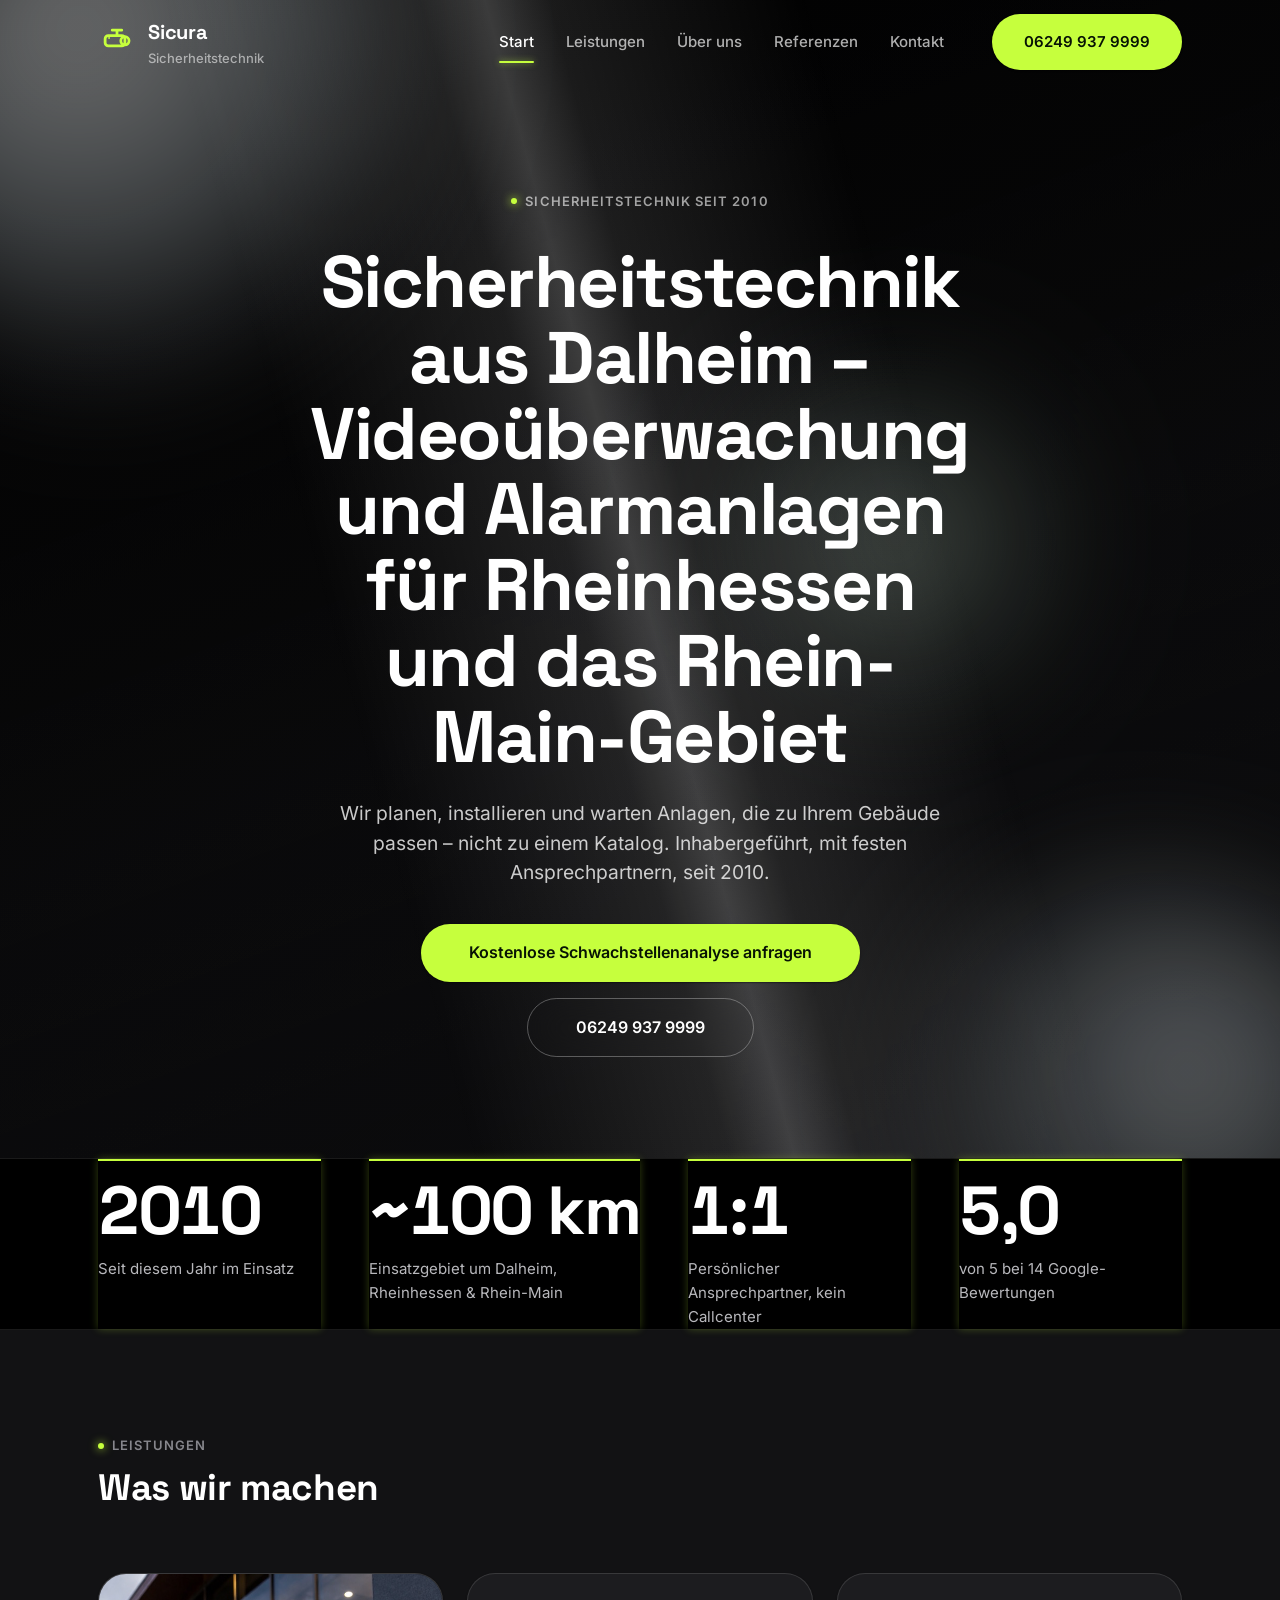
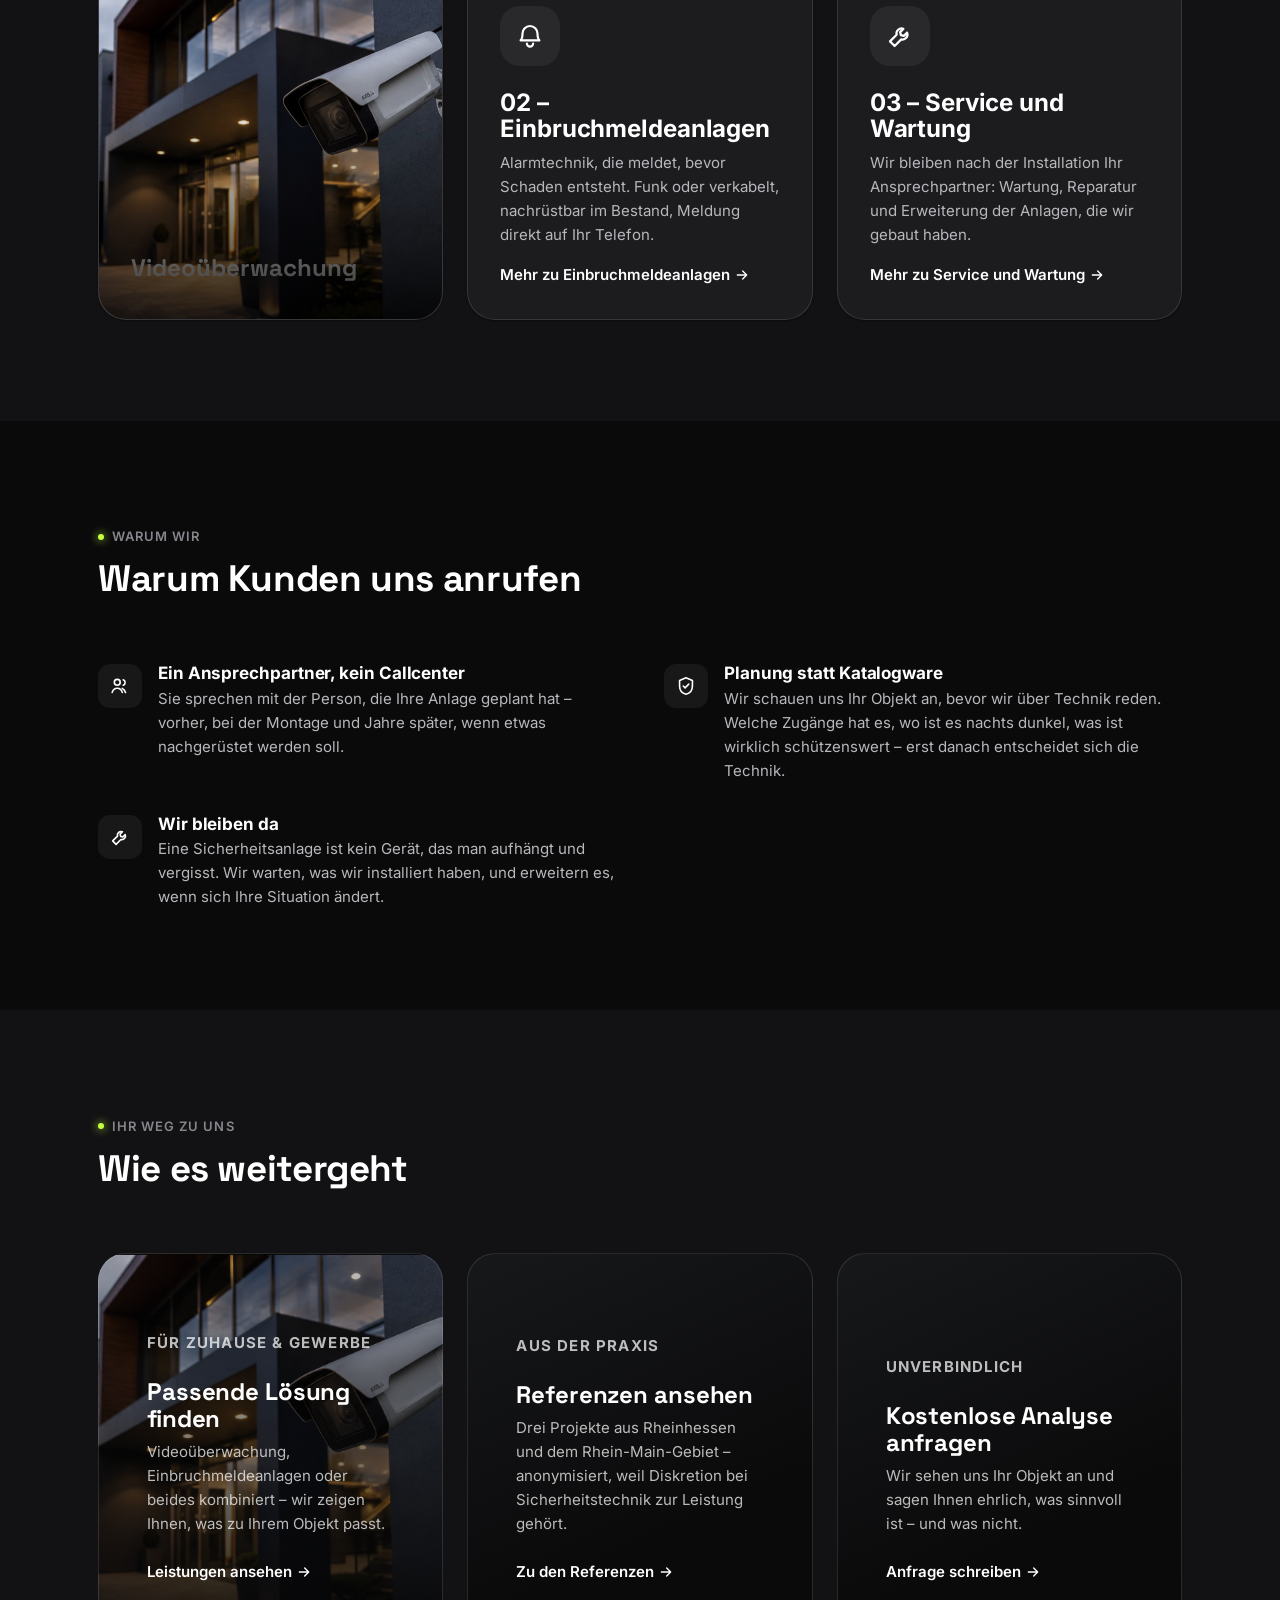
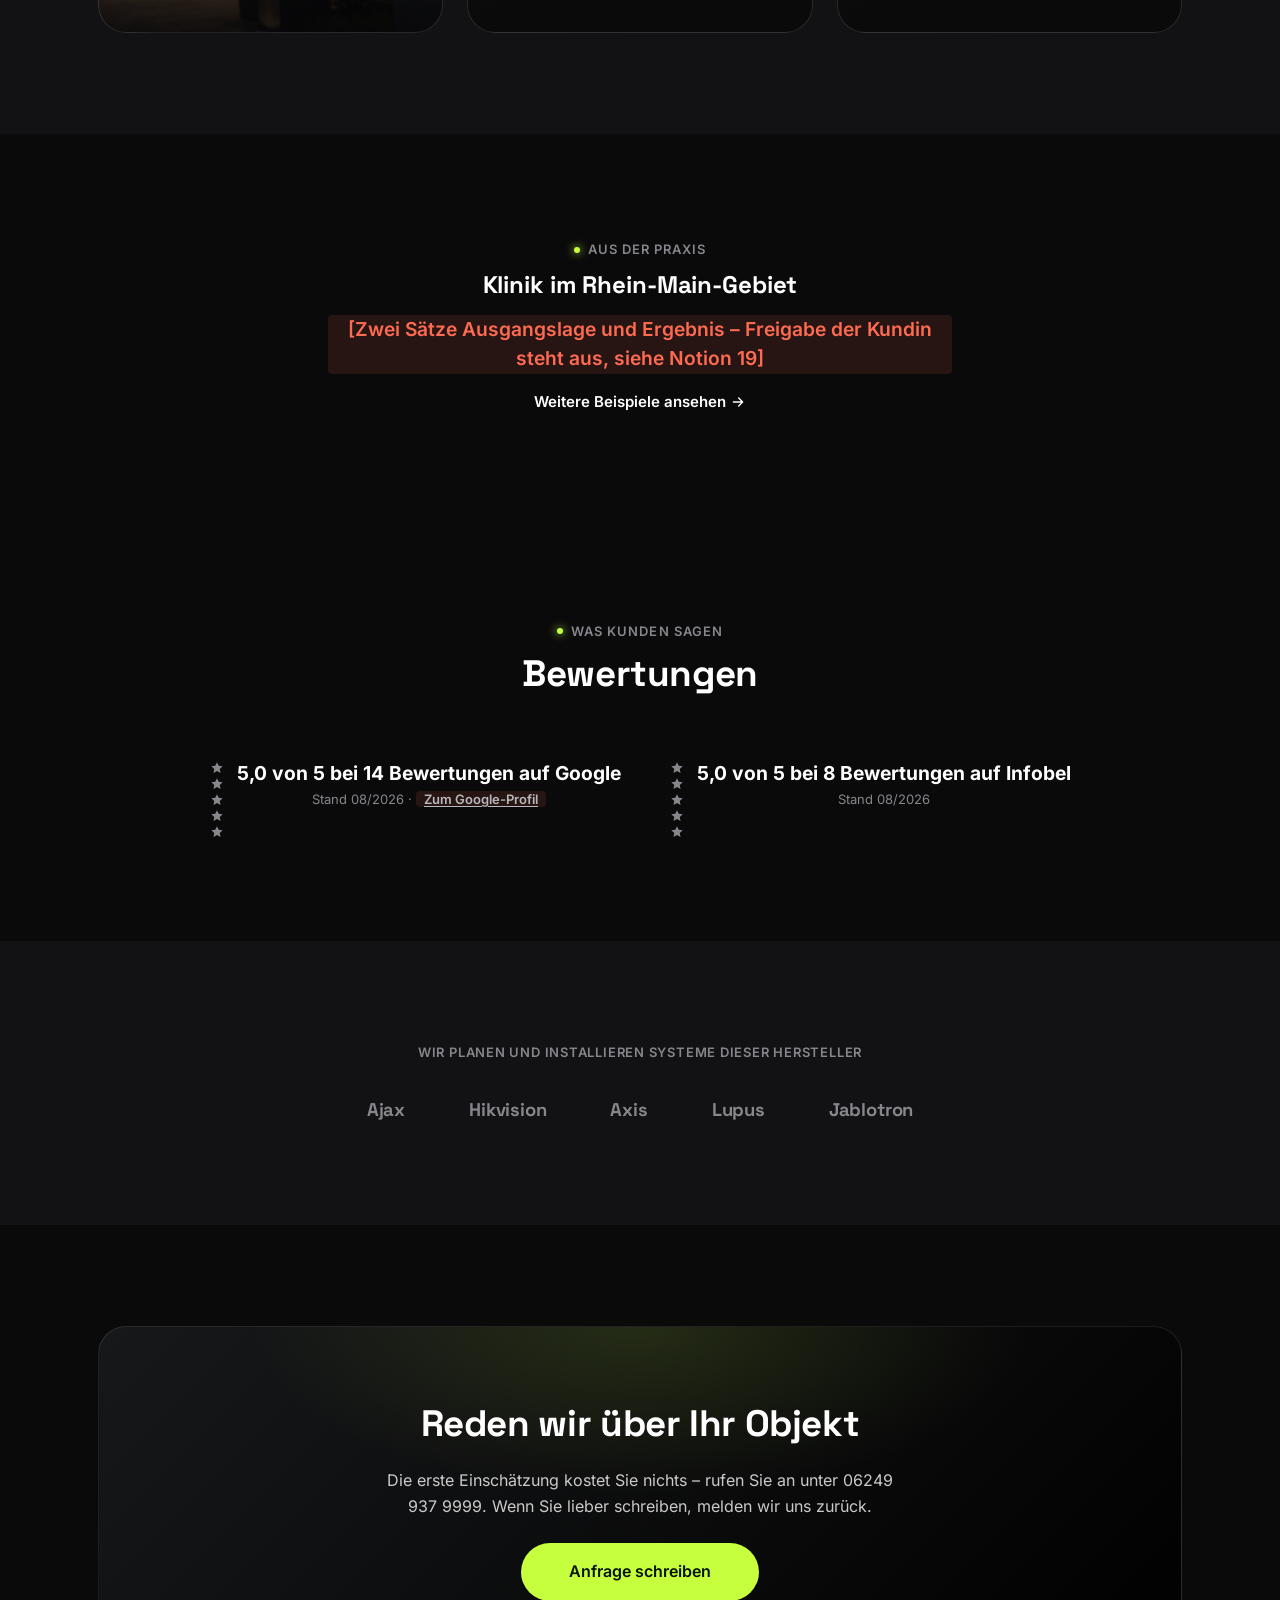
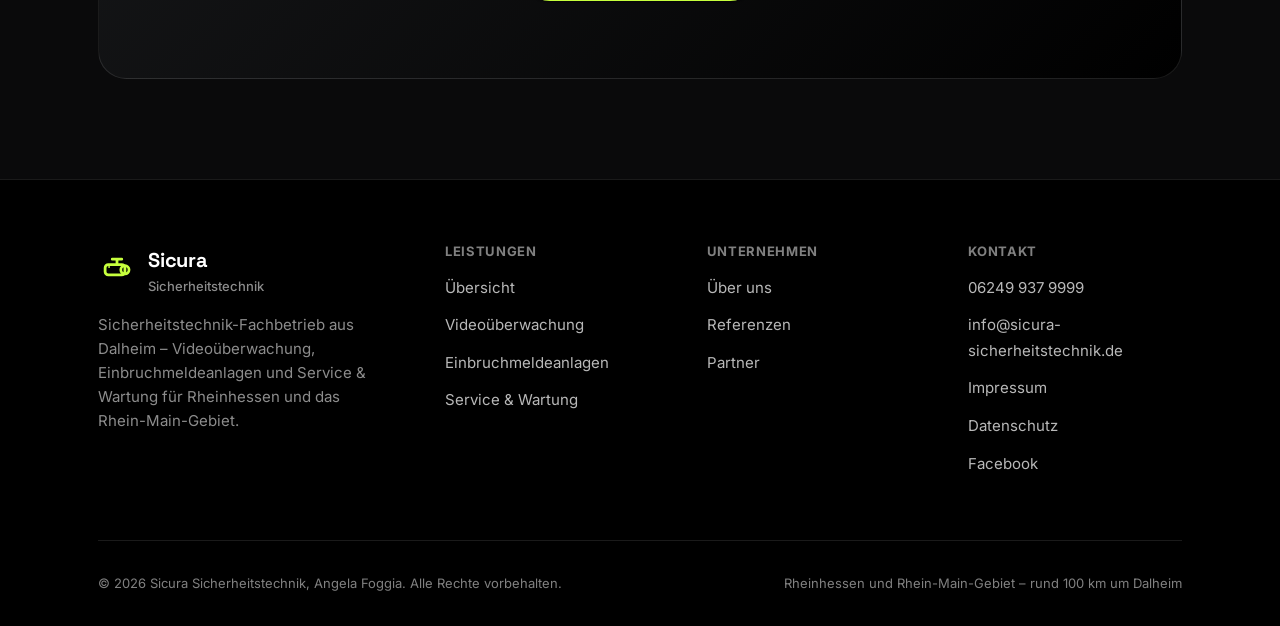
==== commit afa517b5: "Ajax-Systems-inspirierten Dark-Relaunch umsetzen Komplettes Redesign nach design-briefing-ajax-inspi" ====
--- a/index.html
+++ b/index.html
@@ -60,25 +60,35 @@
             <a class="btn btn-primary btn-lg" href="kontakt.html">Kostenlose Schwachstellenanalyse anfragen</a>
             <a class="btn btn-secondary btn-lg" href="tel:+4962499379999">06249 937 9999</a>
           </div>
-          <div class="hero-meta">
-            <div class="hero-meta-item">
-              <strong>2010</strong>
-              <span>Seit diesem Jahr im Einsatz</span>
-            </div>
-            <div class="hero-meta-item">
-              <strong>~100&nbsp;km</strong>
-              <span>Rund um Dalheim, Rheinhessen &amp; Rhein-Main</span>
-            </div>
-            <div class="hero-meta-item">
-              <strong>1:1</strong>
-              <span>Persönlicher Ansprechpartner</span>
-            </div>
-          </div>
-        </div>
-      </div>
-    </section>
-
-    <!-- Kernbereiche -->
+        </div>
+      </div>
+    </section>
+
+    <!-- Stat-Band: Vertrauens-Zahlen als eigenständiges Design-Element -->
+    <section class="stat-band" data-reveal-group>
+      <div class="container">
+        <div class="stat-grid">
+          <div class="stat-item" data-reveal>
+            <span class="stat-number" data-stat-target="2010" data-stat-decimals="0">2010</span>
+            <span class="stat-label">Seit diesem Jahr im Einsatz</span>
+          </div>
+          <div class="stat-item" data-reveal>
+            <span class="stat-number" data-stat-target="100" data-stat-decimals="0" data-stat-prefix="~" data-stat-suffix="&nbsp;km">~100&nbsp;km</span>
+            <span class="stat-label">Einsatzgebiet um Dalheim, Rheinhessen &amp; Rhein-Main</span>
+          </div>
+          <div class="stat-item" data-reveal>
+            <span class="stat-number">1:1</span>
+            <span class="stat-label">Persönlicher Ansprechpartner, kein Callcenter</span>
+          </div>
+          <div class="stat-item" data-reveal>
+            <span class="stat-number" data-stat-target="5" data-stat-decimals="1">5,0</span>
+            <span class="stat-label">von 5 bei 14 Google-Bewertungen</span>
+          </div>
+        </div>
+      </div>
+    </section>
+
+    <!-- Kernbereiche: Kachel-Navigation zu den Hauptleistungen -->
     <section class="section section--alt">
       <div class="container">
         <div class="section-head">
@@ -87,21 +97,27 @@
         </div>
 
         <div class="card-grid" data-reveal-group>
-          <a class="card" href="leistungen-videoueberwachung.html" data-reveal>
-            <div class="card-icon"><svg viewBox="0 0 24 24" aria-hidden="true"><use href="assets/icons.svg#icon-camera"></use></svg></div>
-            <h3>01 – Videoüberwachung</h3>
-            <p>Kameratechnik für Wohnhäuser, Werkstatt, Lager oder Praxis – geplant für die Stellen, an denen sie wirklich etwas bringt, und datenschutzkonform eingerichtet.</p>
-            <span class="card-link">Mehr zur Videoüberwachung <svg viewBox="0 0 24 24" aria-hidden="true"><use href="assets/icons.svg#icon-arrow-right"></use></svg></span>
-          </a>
-
-          <a class="card" href="leistungen-einbruchmeldeanlagen.html" data-reveal>
+          <a class="card card--media" href="leistungen-videoueberwachung.html" data-reveal>
+            <div class="card-media">
+              <img src="assets/leistungen-videoueberwachung-karte.jpg" alt="Videoüberwachungskamera an einer Gebäudefassade" loading="lazy" width="1000" height="667">
+              <span class="card-media-caption">Videoüberwachung</span>
+            </div>
+            <div class="card-body">
+              <div class="card-icon"><svg viewBox="0 0 24 24" aria-hidden="true"><use href="assets/icons.svg#icon-camera"></use></svg></div>
+              <h3>01 – Videoüberwachung</h3>
+              <p>Kameratechnik für Wohnhäuser, Werkstatt, Lager oder Praxis – geplant für die Stellen, an denen sie wirklich etwas bringt, und datenschutzkonform eingerichtet.</p>
+              <span class="card-link">Mehr zur Videoüberwachung <svg viewBox="0 0 24 24" aria-hidden="true"><use href="assets/icons.svg#icon-arrow-right"></use></svg></span>
+            </div>
+          </a>
+
+          <a class="card card--tile" href="leistungen-einbruchmeldeanlagen.html" data-reveal>
             <div class="card-icon"><svg viewBox="0 0 24 24" aria-hidden="true"><use href="assets/icons.svg#icon-bell"></use></svg></div>
             <h3>02 – Einbruchmeldeanlagen</h3>
             <p>Alarmtechnik, die meldet, bevor Schaden entsteht. Funk oder verkabelt, nachrüstbar im Bestand, Meldung direkt auf Ihr Telefon.</p>
             <span class="card-link">Mehr zu Einbruchmeldeanlagen <svg viewBox="0 0 24 24" aria-hidden="true"><use href="assets/icons.svg#icon-arrow-right"></use></svg></span>
           </a>
 
-          <a class="card" href="leistungen-service-wartung.html" data-reveal>
+          <a class="card card--tile" href="leistungen-service-wartung.html" data-reveal>
             <div class="card-icon"><svg viewBox="0 0 24 24" aria-hidden="true"><use href="assets/icons.svg#icon-wrench"></use></svg></div>
             <h3>03 – Service und Wartung</h3>
             <p>Wir bleiben nach der Installation Ihr Ansprechpartner: Wartung, Reparatur und Erweiterung der Anlagen, die wir gebaut haben.</p>
@@ -147,8 +163,41 @@
       </div>
     </section>
 
+    <!-- Solution-Overview: große Cards zu den Lösungswegen -->
+    <section class="section section--alt">
+      <div class="container">
+        <div class="section-head">
+          <p class="eyebrow">Ihr Weg zu uns</p>
+          <h2>Wie es weitergeht</h2>
+        </div>
+
+        <div class="solution-grid" data-reveal-group>
+          <a class="solution-card solution-card--photo" href="leistungen.html" style="--solution-photo:url('assets/solution-kamera-fassade.png')" data-reveal>
+            <p class="solution-index">Für Zuhause &amp; Gewerbe</p>
+            <h3>Passende Lösung finden</h3>
+            <p>Videoüberwachung, Einbruchmeldeanlagen oder beides kombiniert – wir zeigen Ihnen, was zu Ihrem Objekt passt.</p>
+            <span class="card-link">Leistungen ansehen <svg viewBox="0 0 24 24" aria-hidden="true"><use href="assets/icons.svg#icon-arrow-right"></use></svg></span>
+          </a>
+
+          <a class="solution-card" href="referenzen.html" data-reveal>
+            <p class="solution-index">Aus der Praxis</p>
+            <h3>Referenzen ansehen</h3>
+            <p>Drei Projekte aus Rheinhessen und dem Rhein-Main-Gebiet – anonymisiert, weil Diskretion bei Sicherheitstechnik zur Leistung gehört.</p>
+            <span class="card-link">Zu den Referenzen <svg viewBox="0 0 24 24" aria-hidden="true"><use href="assets/icons.svg#icon-arrow-right"></use></svg></span>
+          </a>
+
+          <a class="solution-card" href="kontakt.html" data-reveal>
+            <p class="solution-index">Unverbindlich</p>
+            <h3>Kostenlose Analyse anfragen</h3>
+            <p>Wir sehen uns Ihr Objekt an und sagen Ihnen ehrlich, was sinnvoll ist – und was nicht.</p>
+            <span class="card-link">Anfrage schreiben <svg viewBox="0 0 24 24" aria-hidden="true"><use href="assets/icons.svg#icon-arrow-right"></use></svg></span>
+          </a>
+        </div>
+      </div>
+    </section>
+
     <!-- Fallbeispiel-Teaser -->
-    <section class="section section--alt">
+    <section class="section">
       <div class="container" style="max-width:720px; text-align:center">
         <p class="eyebrow" style="justify-content:center">Aus der Praxis</p>
         <h2 class="h3" style="margin-top:var(--space-3)">Klinik im Rhein-Main-Gebiet</h2>
--- a/styles.css
+++ b/styles.css
@@ -1,33 +1,63 @@
 /* ==========================================================================
    Sicura Sicherheitstechnik — Design Tokens & Basis-Stile
-   Stilrichtung: hell, editorial-minimalistisch, Apple-inspiriert
-   ========================================================================== */
-
-@import url('https://fonts.googleapis.com/css2?family=Inter:wght@400;500;600;700;800&display=swap');
+   Stilrichtung: dunkel, selbstbewusst, technisch — inspiriert von
+   ajax.systems (siehe design-briefing-ajax-inspiration.md). Basis ist
+   durchgängig Schwarz, ein einziger Neongrün-Akzent wird bewusst sparsam
+   für CTAs, Hover- und Status-Zustände eingesetzt. `.section--alt` bleibt
+   ebenfalls dunkel und dient nur als minimal hellere Fläche zur Gliederung
+   aufeinanderfolgender Abschnitte, indem sie ein paar Oberflächen-Variablen
+   innerhalb ihres Scopes umdefiniert — jede Komponente (Cards, Buttons,
+   Icons …) folgt dem automatisch, weil sie ausschließlich über
+   CSS-Variablen eingefärbt ist.
+   ========================================================================== */
+
+/* Selbst gehostete Variable Fonts (keine Verbindung zu Google Fonts zur
+   Laufzeit — siehe Datenschutzerklärung Abschnitt 4). Jede @font-face-Regel
+   zeigt auf dieselbe Variable-Font-Datei und wählt daraus per font-weight
+   die passende Schnittweite; das ist kein Duplikat-Download. */
+@font-face {
+  font-family: 'Inter';
+  font-style: normal;
+  font-weight: 400 800;
+  font-display: swap;
+  src: url('assets/fonts/inter-latin-variable.woff2') format('woff2');
+}
+
+@font-face {
+  font-family: 'Space Grotesk';
+  font-style: normal;
+  font-weight: 500 700;
+  font-display: swap;
+  src: url('assets/fonts/space-grotesk-latin-variable.woff2') format('woff2');
+}
 
 :root {
-  color-scheme: light;
-
-  /* ---- Farben ---- */
-  --color-bg: #ffffff;
-  --color-bg-alt: #f6f8f9;
-  --color-surface: #ffffff;
-  --color-text: #0f1a1f;
-  --color-text-muted: #4b5b63;
-  --color-text-faint: #5f6d75;
-  --color-border: #e4e9eb;
-  --color-border-strong: #d3dbde;
-
-  --color-accent: #14181b;
-  --color-accent-dark: #000000;
-  --color-accent-light: #eef0f1;
-  --color-accent-contrast: #ffffff;
-
-  --color-danger: #b3491f;
-  --color-danger-bg: #fbf1ea;
-  --color-success: #1f7a4d;
-
-  /* ---- Typografie ---- */
+  color-scheme: dark;
+
+  /* ---- Farben: dunkle Basis (Header, Hero, Footer, Standard-Sections) ---- */
+  --color-bg: #0a0a0b;
+  --color-bg-deep: #000000;
+  --color-surface: #141416;
+  --color-surface-raised: #1c1c1f;
+  --color-text: #ffffff;
+  --color-text-muted: #b8b8bc;
+  --color-text-faint: #86868c;
+  --color-border: rgba(255, 255, 255, 0.10);
+  --color-border-strong: rgba(255, 255, 255, 0.20);
+
+  --color-accent: #c6ff3d;
+  --color-accent-dim: #9fdb1f;
+  --color-accent-contrast: #071304;
+  --color-accent-soft: rgba(198, 255, 61, 0.12);
+
+  --color-danger: #ff6b52;
+  --color-danger-bg: rgba(255, 107, 82, 0.12);
+  --color-success: var(--color-accent);
+
+  /* ---- Typografie ----
+     Space Grotesk: Display-Ebene (H1/H2, kurze Zeilen) — Ersatz für die
+     proprietäre "Ajax Space Font". Inter: Fließtext, UI, Buttons. */
+  --font-display: 'Space Grotesk', 'Inter', system-ui, -apple-system, sans-serif;
   --font-sans: 'Inter', system-ui, -apple-system, 'Segoe UI', sans-serif;
 
   --fs-display: clamp(2.75rem, 2rem + 3.2vw, 4.75rem);
@@ -38,6 +68,7 @@
   --fs-body: 1rem;
   --fs-small: 0.9375rem;
   --fs-tiny: 0.8125rem;
+  --fs-stat: clamp(2.75rem, 2rem + 3vw, 4.25rem);
 
   /* ---- Abstände (4/8pt-Rhythmus) ---- */
   --space-1: 4px;
@@ -61,9 +92,10 @@
   --radius-lg: 28px;
   --radius-full: 999px;
 
-  --shadow-sm: 0 1px 2px rgba(15, 26, 31, 0.04), 0 1px 1px rgba(15, 26, 31, 0.03);
-  --shadow-md: 0 8px 24px rgba(15, 26, 31, 0.06), 0 2px 6px rgba(15, 26, 31, 0.04);
-  --shadow-lg: 0 24px 64px rgba(15, 26, 31, 0.10), 0 4px 12px rgba(15, 26, 31, 0.05);
+  --shadow-sm: 0 1px 2px rgba(0, 0, 0, 0.3), 0 1px 1px rgba(0, 0, 0, 0.2);
+  --shadow-md: 0 8px 24px rgba(0, 0, 0, 0.4), 0 2px 6px rgba(0, 0, 0, 0.3);
+  --shadow-lg: 0 24px 64px rgba(0, 0, 0, 0.5), 0 4px 12px rgba(0, 0, 0, 0.3);
+  --shadow-glow: 0 0 0 1px rgba(198, 255, 61, 0.4), 0 8px 32px rgba(198, 255, 61, 0.15);
 
   /* ---- Bewegung ---- */
   --ease-out: cubic-bezier(0.16, 1, 0.3, 1);
@@ -155,17 +187,24 @@
 h2,
 h3,
 h4 {
+  font-family: var(--font-display);
   font-weight: 700;
   line-height: 1.1;
+  letter-spacing: -0.01em;
+  color: var(--color-text);
+}
+
+h3,
+h4 {
+  font-family: var(--font-sans);
+}
+
+.display {
+  font-family: var(--font-display);
+  font-size: var(--fs-display);
+  font-weight: 700;
+  line-height: 1.03;
   letter-spacing: -0.02em;
-  color: var(--color-text);
-}
-
-.display {
-  font-size: var(--fs-display);
-  font-weight: 800;
-  line-height: 1.03;
-  letter-spacing: -0.03em;
 }
 
 h1,
@@ -181,7 +220,8 @@
 h3,
 .h3 {
   font-size: var(--fs-h3);
-  letter-spacing: -0.01em;
+  font-weight: 700;
+  letter-spacing: -0.005em;
 }
 
 .lede {
@@ -196,9 +236,9 @@
   gap: var(--space-2);
   font-size: var(--fs-tiny);
   font-weight: 600;
-  letter-spacing: 0.06em;
+  letter-spacing: 0.08em;
   text-transform: uppercase;
-  color: var(--color-accent);
+  color: var(--color-text-faint);
 }
 
 .eyebrow::before {
@@ -207,6 +247,8 @@
   height: 6px;
   border-radius: 50%;
   background: var(--color-accent);
+  box-shadow: 0 0 8px 1px rgba(198, 255, 61, 0.6);
+  flex-shrink: 0;
 }
 
 p {
@@ -228,8 +270,19 @@
   padding-block: var(--section-padding);
 }
 
+/* ---- Alternierende dunkle Sections ----
+   Komplett schwarze Basis (Briefing Punkt 1: "fast durchgängig Schwarz").
+   `.section--alt` bleibt dunkel, hebt sich aber als eigene, minimal hellere
+   Fläche vom Seitenhintergrund ab – reine Rhythmus-/Gliederungsfunktion,
+   kein Licht/Dunkel-Wechsel mehr. Card-/Icon-/Formular-Komponenten
+   erben dafür unverändert ihre dunklen Grundfarben aus :root. */
 .section--alt {
-  background: var(--color-bg-alt);
+  background: #121214;
+
+  --color-bg: #121214;
+  --color-surface: #1c1c1f;
+  --color-surface-raised: #232326;
+  --color-border: rgba(255, 255, 255, 0.12);
 }
 
 .section-head {
@@ -264,9 +317,10 @@
   left: var(--space-4);
   z-index: 1000;
   background: var(--color-accent);
-  color: #fff;
+  color: var(--color-accent-contrast);
   padding: var(--space-3) var(--space-5);
   border-radius: var(--radius-sm);
+  font-weight: 600;
   transition: top var(--duration-base) var(--ease-out);
 }
 
@@ -304,7 +358,8 @@
   transition: transform var(--duration-fast) var(--ease-out),
     background-color var(--duration-base) var(--ease-out),
     box-shadow var(--duration-base) var(--ease-out),
-    border-color var(--duration-base) var(--ease-out);
+    border-color var(--duration-base) var(--ease-out),
+    color var(--duration-base) var(--ease-out);
 }
 
 .btn:active {
@@ -312,26 +367,27 @@
   transition-duration: 90ms;
 }
 
+/* Primärer CTA: die einzige Fläche, die den Signalakzent vollflächig trägt. */
 .btn-primary {
   background: var(--color-accent);
-  color: #fff;
+  color: var(--color-accent-contrast);
   box-shadow: var(--shadow-sm);
 }
 
 .btn-primary:hover {
-  background: var(--color-accent-dark);
-  box-shadow: var(--shadow-md);
+  background: var(--color-accent-dim);
+  box-shadow: 0 0 0 1px rgba(198, 255, 61, 0.3), var(--shadow-md);
 }
 
 .btn-secondary {
-  background: var(--color-surface);
+  background: transparent;
   color: var(--color-text);
   border: 1px solid var(--color-border-strong);
 }
 
 .btn-secondary:hover {
   border-color: var(--color-accent);
-  color: var(--color-accent-dark);
+  color: var(--color-text);
 }
 
 .btn-ghost {
@@ -341,7 +397,7 @@
 }
 
 .btn-ghost:hover {
-  color: var(--color-accent-dark);
+  color: var(--color-accent);
 }
 
 .btn-block {
@@ -361,6 +417,7 @@
   position: sticky;
   top: 0;
   z-index: 100;
+  color: #fff;
 }
 
 /* Blur lebt auf einem Pseudo-Element statt direkt auf .site-header:
@@ -372,75 +429,35 @@
   position: absolute;
   inset: 0;
   z-index: -1;
-  background: rgba(255, 255, 255, 0.78);
-  backdrop-filter: blur(20px) saturate(180%);
-  -webkit-backdrop-filter: blur(20px) saturate(180%);
-  border-bottom: 1px solid rgba(228, 233, 235, 0.8);
+  background: rgba(10, 10, 11, 0.82);
+  backdrop-filter: blur(20px) saturate(140%);
+  -webkit-backdrop-filter: blur(20px) saturate(140%);
+  border-bottom: 1px solid rgba(255, 255, 255, 0.08);
   opacity: 1;
   transition: opacity var(--duration-base) var(--ease-out);
 }
 
 /* ---- Transparenter Header über dem Video-Hero ----
    Nur auf Seiten mit `body.has-video-hero` (Startseite): der Header startet
-   glasklar über dem Hero-Video und bekommt sein übliches weißes Glas erst,
-   sobald über die Hero-Höhe hinausgescrollt wurde (.is-scrolled, per JS in
-   script.js gesetzt). Alle anderen Seiten sind unverändert immer solide. */
+   glasklar über dem Hero-Video und bekommt sein dunkles Glas erst, sobald
+   über die Hero-Höhe hinausgescrollt wurde (.is-scrolled, per JS in
+   script.js gesetzt). Text bleibt durchgehend hell, weil die ganze Website
+   dunkel gestaltet ist — kein Farbumschlag nötig. */
 body.has-video-hero .site-header:not(.is-scrolled)::before {
   opacity: 0;
-}
-
-body.has-video-hero .site-header:not(.is-scrolled) .nav-progress {
-  background: rgba(255, 255, 255, 0.85);
-}
-
-body.has-video-hero .site-header:not(.is-scrolled) .brand,
-body.has-video-hero .site-header:not(.is-scrolled) .brand-mark,
-body.has-video-hero .site-header:not(.is-scrolled) .brand-name span,
-body.has-video-hero .site-header:not(.is-scrolled) .nav-links a,
-body.has-video-hero .site-header:not(.is-scrolled) .nav-toggle svg {
-  color: #fff;
-}
-
-body.has-video-hero .site-header:not(.is-scrolled) .nav-cta {
-  background: #fff;
-  color: var(--color-accent-dark);
-}
-
-body.has-video-hero .site-header:not(.is-scrolled) .nav-cta:hover {
-  background: rgba(255, 255, 255, 0.9);
-}
-
-/* Das mobile Menü hat immer ein blickdichtes, weißes Panel (siehe
-   .nav-desktop.is-open unten) – die weiße Schrift für den transparenten
-   Header über dem Hero-Video darf dort also nicht greifen, sonst ist der
-   Text unlesbar. */
-body.has-video-hero .site-header:not(.is-scrolled) .nav-desktop.is-open .nav-links a,
-body.has-video-hero .site-header:not(.is-scrolled) .nav-desktop.is-open ~ .nav-toggle svg,
-body.has-video-hero .site-header:not(.is-scrolled) .nav-toggle[aria-expanded='true'] svg {
-  color: var(--color-text-muted);
-}
-
-body.has-video-hero .site-header:not(.is-scrolled) .nav-desktop.is-open .nav-links a[aria-current='page'] {
-  color: var(--color-text);
-}
-
-.brand,
-.brand-mark,
-.brand-name span {
-  transition: color var(--duration-base) var(--ease-out);
 }
 
 /* Material fallbacks: bei reduzierter Transparenz/erhöhtem Kontrast wird aus
    dem Glas-Effekt eine nahezu blickdichte Fläche statt eines Weichzeichners. */
 @media (prefers-reduced-transparency: reduce) {
   .site-header::before {
-    background: var(--color-bg);
+    background: var(--color-bg-deep);
     backdrop-filter: none;
     -webkit-backdrop-filter: none;
   }
 
   .nav-desktop {
-    background: var(--color-bg) !important;
+    background: var(--color-bg-deep) !important;
     backdrop-filter: none !important;
     -webkit-backdrop-filter: none !important;
   }
@@ -448,10 +465,10 @@
 
 @media (prefers-contrast: more) {
   .site-header::before {
-    background: var(--color-bg);
+    background: var(--color-bg-deep);
     backdrop-filter: none;
     -webkit-backdrop-filter: none;
-    border-bottom-color: var(--color-border-strong);
+    border-bottom-color: rgba(255, 255, 255, 0.3);
   }
 }
 
@@ -471,6 +488,7 @@
   width: 100%;
   height: 2px;
   background: var(--color-accent);
+  box-shadow: 0 0 8px 0 rgba(198, 255, 61, 0.5);
   transform: scaleX(0);
   transform-origin: 0 50%;
 }
@@ -479,10 +497,11 @@
   display: flex;
   align-items: center;
   gap: var(--space-3);
+  font-family: var(--font-display);
   font-weight: 700;
   font-size: 1.25rem;
   letter-spacing: -0.01em;
-  color: var(--color-text);
+  color: #fff;
 }
 
 .brand-mark {
@@ -494,9 +513,10 @@
 
 .brand-name span {
   display: block;
+  font-family: var(--font-sans);
   font-size: var(--fs-tiny);
   font-weight: 500;
-  color: var(--color-text-faint);
+  color: rgba(255, 255, 255, 0.55);
   letter-spacing: 0;
 }
 
@@ -516,17 +536,17 @@
   position: relative;
   font-weight: 500;
   font-size: var(--fs-small);
-  color: var(--color-text-muted);
+  color: rgba(255, 255, 255, 0.68);
   padding-block: var(--space-2);
   transition: color var(--duration-base) var(--ease-out);
 }
 
 .nav-links a:hover {
-  color: var(--color-text);
+  color: #fff;
 }
 
 .nav-links a[aria-current='page'] {
-  color: var(--color-text);
+  color: #fff;
 }
 
 .nav-links a[aria-current='page']::after {
@@ -538,6 +558,7 @@
   height: 2px;
   border-radius: var(--radius-full);
   background: var(--color-accent);
+  box-shadow: 0 0 6px 0 rgba(198, 255, 61, 0.6);
 }
 
 .nav-toggle {
@@ -547,6 +568,7 @@
   width: 44px;
   height: 44px;
   border-radius: var(--radius-sm);
+  color: #fff;
 }
 
 .nav-toggle svg {
@@ -570,7 +592,7 @@
   .nav-desktop {
     position: fixed;
     inset: 84px 0 0 0;
-    background: rgba(255, 255, 255, 0.98);
+    background: rgba(6, 6, 7, 0.97);
     backdrop-filter: blur(20px);
     flex-direction: column;
     align-items: stretch;
@@ -622,7 +644,7 @@
   margin-top: -84px;
   padding-top: calc(84px + clamp(56px, 8vw, 128px));
   padding-bottom: var(--section-padding);
-  background: linear-gradient(160deg, var(--color-accent-dark) 0%, var(--color-accent) 55%, #2b3338 100%);
+  background: linear-gradient(160deg, #000000 0%, #0a0a0b 55%, #121214 100%);
 }
 
 .hero .container {
@@ -632,14 +654,9 @@
   text-align: center;
 }
 
-/* ---- Dunkler Hero: Textfarben & Buttons an den dunklen Hintergrund anpassen ---- */
-
 .hero .eyebrow {
-  color: rgba(255, 255, 255, 0.75);
-}
-
-.hero .eyebrow::before {
-  background: currentColor;
+  color: rgba(255, 255, 255, 0.6);
+  justify-content: center;
 }
 
 .hero h1 {
@@ -647,11 +664,11 @@
 }
 
 .hero .lede {
-  color: rgba(255, 255, 255, 0.82);
+  color: rgba(255, 255, 255, 0.78);
 }
 
 .hero .hero-meta {
-  border-top-color: rgba(255, 255, 255, 0.18);
+  border-top-color: rgba(255, 255, 255, 0.14);
 }
 
 .hero .hero-meta-item strong {
@@ -659,30 +676,18 @@
 }
 
 .hero .hero-meta-item span {
-  color: rgba(255, 255, 255, 0.65);
-}
-
-.hero .btn-primary {
-  background: #fff;
-  color: var(--color-accent-dark);
-}
-
-.hero .btn-primary:hover {
-  background: rgba(255, 255, 255, 0.9);
+  color: rgba(255, 255, 255, 0.55);
 }
 
 .hero .btn-secondary {
-  background: rgba(255, 255, 255, 0.08);
-  color: #fff;
-  border-color: rgba(255, 255, 255, 0.35);
+  border-color: rgba(255, 255, 255, 0.3);
   backdrop-filter: blur(20px);
   -webkit-backdrop-filter: blur(20px);
 }
 
 .hero .btn-secondary:hover {
-  background: rgba(255, 255, 255, 0.16);
-  border-color: rgba(255, 255, 255, 0.6);
-  color: #fff;
+  background: rgba(255, 255, 255, 0.08);
+  border-color: var(--color-accent);
 }
 
 /* ---- Liquid-Metal-Hintergrund: fließende, verschwommene Chrom-Flächen ----
@@ -712,7 +717,7 @@
   position: absolute;
   inset: 0;
   z-index: 1;
-  background: linear-gradient(160deg, rgba(0, 0, 0, 0.82) 0%, rgba(20, 24, 27, 0.55) 55%, rgba(43, 51, 56, 0.78) 100%);
+  background: linear-gradient(160deg, rgba(0, 0, 0, 0.88) 0%, rgba(10, 10, 11, 0.62) 55%, rgba(10, 10, 11, 0.85) 100%);
 }
 
 .lm-blob {
@@ -721,7 +726,7 @@
   border-radius: 50%;
   filter: blur(60px);
   mix-blend-mode: screen;
-  opacity: 0.55;
+  opacity: 0.45;
   will-change: transform;
 }
 
@@ -730,7 +735,7 @@
   height: 46vw;
   top: -14vw;
   left: -10vw;
-  background: radial-gradient(circle at 35% 35%, #ffffff 0%, #aeb8bd 35%, transparent 70%);
+  background: radial-gradient(circle at 35% 35%, #ffffff 0%, #8f979c 35%, transparent 70%);
   animation: lm-drift-1 22s ease-in-out infinite;
 }
 
@@ -739,7 +744,7 @@
   height: 38vw;
   bottom: -16vw;
   right: -8vw;
-  background: radial-gradient(circle at 60% 40%, #dfe4e6 0%, #7c8790 40%, transparent 72%);
+  background: radial-gradient(circle at 60% 40%, #c3c9cb 0%, #52595d 40%, transparent 72%);
   animation: lm-drift-2 26s ease-in-out infinite;
 }
 
@@ -748,15 +753,19 @@
   height: 30vw;
   top: 30%;
   left: 55%;
-  background: radial-gradient(circle at 50% 50%, #c8ced1 0%, #4d565c 45%, transparent 75%);
+  background: radial-gradient(circle at 50% 50%, #9aa79b 0%, #2c3630 45%, transparent 75%);
   animation: lm-drift-3 19s ease-in-out infinite;
 }
 
 .lm-sheen {
+  /* Neutraler weißer Glanzstreifen (Metall-Reflexion) – bewusst ohne
+     Akzentfarbe, damit Grün wie im Briefing ausschließlich CTAs/Status
+     vorbehalten bleibt und nicht als Deko-Fläche im Hero-Hintergrund
+     auftaucht. */
   position: absolute;
   z-index: 2;
   inset: -20% -60%;
-  background: linear-gradient(75deg, transparent 40%, rgba(255, 255, 255, 0.14) 48%, rgba(255, 255, 255, 0.26) 50%, rgba(255, 255, 255, 0.14) 52%, transparent 60%);
+  background: linear-gradient(75deg, transparent 40%, rgba(255, 255, 255, 0.10) 48%, rgba(255, 255, 255, 0.22) 50%, rgba(255, 255, 255, 0.10) 52%, transparent 60%);
   animation: lm-sheen-sweep 9s ease-in-out infinite;
 }
 
@@ -811,8 +820,8 @@
 
 .hero h1 {
   font-size: var(--fs-display);
-  font-weight: 800;
-  letter-spacing: -0.03em;
+  font-weight: 700;
+  letter-spacing: -0.02em;
   line-height: 1.04;
   overflow-wrap: break-word;
   hyphens: auto;
@@ -840,6 +849,7 @@
 }
 
 .hero-meta-item strong {
+  font-family: var(--font-display);
   font-size: var(--fs-h3);
   font-weight: 700;
   letter-spacing: -0.01em;
@@ -848,6 +858,63 @@
 .hero-meta-item span {
   font-size: var(--fs-tiny);
   color: var(--color-text-faint);
+}
+
+/* ==========================================================================
+   Stat-Band — Vertrauens-Zahlen groß inszeniert
+   ========================================================================== */
+
+.stat-band {
+  position: relative;
+  background: var(--color-bg-deep);
+  border-block: 1px solid var(--color-border);
+}
+
+.stat-grid {
+  display: grid;
+  grid-template-columns: repeat(4, 1fr);
+  gap: var(--space-7);
+}
+
+.stat-item {
+  padding-top: var(--space-4);
+  border-top: 2px solid var(--color-accent);
+  box-shadow: 0 0 8px 0 rgba(198, 255, 61, 0.25);
+}
+
+.stat-number {
+  /* tabular-nums: Ziffern haben gleiche Breite, damit die Count-up-
+     Animation (motion-effects.js) nicht ruckelt/springt, während sich
+     die Zahl ändert. */
+  display: block;
+  font-family: var(--font-display);
+  font-size: var(--fs-stat);
+  font-weight: 700;
+  font-variant-numeric: tabular-nums;
+  letter-spacing: -0.02em;
+  line-height: 1;
+  color: var(--color-text);
+}
+
+.stat-label {
+  display: block;
+  margin-top: var(--space-3);
+  font-size: var(--fs-small);
+  color: var(--color-text-muted);
+  max-width: 24ch;
+}
+
+@media (max-width: 900px) {
+  .stat-grid {
+    grid-template-columns: repeat(2, 1fr);
+    gap: var(--space-6);
+  }
+}
+
+@media (max-width: 480px) {
+  .stat-grid {
+    grid-template-columns: 1fr;
+  }
 }
 
 /* ==========================================================================
@@ -877,7 +944,7 @@
 .card:hover {
   transform: translateY(-4px);
   box-shadow: var(--shadow-md);
-  border-color: var(--color-border-strong);
+  border-color: rgba(198, 255, 61, 0.35);
 }
 
 .card:active {
@@ -889,8 +956,8 @@
   width: 52px;
   height: 52px;
   border-radius: var(--radius-md);
-  background: var(--color-accent-light);
-  color: var(--color-accent-dark);
+  background: rgba(255, 255, 255, 0.06);
+  color: var(--color-text);
   display: flex;
   align-items: center;
   justify-content: center;
@@ -918,7 +985,7 @@
   margin-top: var(--space-4);
   font-size: var(--fs-small);
   font-weight: 600;
-  color: var(--color-accent-dark);
+  color: var(--color-text);
 }
 
 .card-link svg {
@@ -927,8 +994,101 @@
   transition: transform var(--duration-base) var(--ease-out);
 }
 
+.card:hover .card-link,
+.card-link:hover {
+  color: var(--color-accent);
+}
+
 .card:hover .card-link svg {
   transform: translateX(3px);
+}
+
+/* ---- Bild-Kacheln (Kachel-Navigation) ----
+   Großes Foto, beim Hover/Fokus zoomt es leicht und blendet zu einer
+   dunklen Textebene über — analog Ajax' erste Bildreihe. */
+.card--media {
+  position: relative;
+  overflow: hidden;
+  padding: 0;
+  min-height: 320px;
+}
+
+.card-media {
+  position: absolute;
+  inset: 0;
+  opacity: 1;
+  transition: opacity var(--duration-base) var(--ease-out);
+}
+
+.card-media img {
+  width: 100%;
+  height: 100%;
+  object-fit: cover;
+  transition: transform 600ms var(--ease-out);
+}
+
+.card--media:hover .card-media img,
+.card--media:focus-visible .card-media img {
+  transform: scale(1.06);
+}
+
+.card-media::after {
+  content: "";
+  position: absolute;
+  inset: 0;
+  background: linear-gradient(to top, rgba(0, 0, 0, 0.85) 0%, rgba(0, 0, 0, 0.15) 55%, transparent 80%);
+}
+
+.card-media-caption {
+  position: absolute;
+  left: var(--space-6);
+  right: var(--space-6);
+  bottom: var(--space-6);
+  color: #fff;
+  font-family: var(--font-display);
+  font-size: var(--fs-h3);
+  font-weight: 700;
+}
+
+.card-body {
+  position: relative;
+  height: 100%;
+  padding: var(--space-6);
+  opacity: 0;
+  background: var(--color-bg-deep);
+  transition: opacity var(--duration-base) var(--ease-out);
+}
+
+.card--media:hover .card-media,
+.card--media:focus-visible .card-media {
+  opacity: 0;
+}
+
+.card--media:hover .card-body,
+.card--media:focus-visible .card-body {
+  opacity: 1;
+}
+
+/* ---- Icon-Kacheln ohne Foto: gleiche Grundfläche wie Bild-Kacheln, damit
+   sie im selben Grid neben `.card--media` nicht wie ein Fremdkörper wirken. */
+.card--tile {
+  min-height: 320px;
+  display: flex;
+  flex-direction: column;
+}
+
+.card--tile .card-icon {
+  width: 60px;
+  height: 60px;
+}
+
+.card--tile .card-icon svg {
+  width: 30px;
+  height: 30px;
+}
+
+.card--tile p {
+  flex-grow: 1;
 }
 
 @media (max-width: 980px) {
@@ -940,6 +1100,113 @@
 @media (max-width: 620px) {
   .card-grid {
     grid-template-columns: 1fr;
+  }
+
+  .card--media,
+  .card--tile {
+    min-height: 260px;
+  }
+}
+
+/* ==========================================================================
+   Solution-Overview — große Lösungswege-Cards
+   ========================================================================== */
+
+.solution-grid {
+  display: grid;
+  grid-template-columns: repeat(3, 1fr);
+  gap: var(--space-5);
+}
+
+.solution-card {
+  /* Der Kartenhintergrund ist immer der gleiche dunkle Verlauf, unabhängig
+     vom Section-Scope. Die Text-Variablen werden deshalb hier lokal fix auf
+     Hell-auf-Dunkel gesetzt statt vom Elternscope geerbt. */
+  --color-text: #ffffff;
+  --color-text-muted: rgba(255, 255, 255, 0.72);
+  --color-text-faint: rgba(255, 255, 255, 0.5);
+  --color-border: rgba(255, 255, 255, 0.12);
+
+  position: relative;
+  display: flex;
+  flex-direction: column;
+  justify-content: flex-end;
+  min-height: 380px;
+  padding: var(--space-7);
+  border-radius: var(--radius-lg);
+  overflow: hidden;
+  background: linear-gradient(155deg, #17181a 0%, #0a0a0b 70%);
+  border: 1px solid var(--color-border);
+  color: var(--color-text);
+  transition: transform var(--duration-base) var(--ease-out),
+    border-color var(--duration-base) var(--ease-out);
+}
+
+.solution-card::before {
+  content: '';
+  position: absolute;
+  inset: 0;
+  background: radial-gradient(120% 90% at 20% 0%, rgba(198, 255, 61, 0.10), transparent 55%);
+  opacity: 0;
+  transition: opacity var(--duration-base) var(--ease-out);
+}
+
+/* ---- Foto-Variante: große Szenenfotografie statt reinem Gradient,
+   solides Overlay darunter für garantierte Lesbarkeit (Briefing Punkt 4). ---- */
+.solution-card--photo {
+  background-image: linear-gradient(180deg, rgba(10, 10, 11, 0.25) 0%, rgba(6, 6, 7, 0.55) 55%, rgba(6, 6, 7, 0.94) 100%),
+    var(--solution-photo);
+  background-size: cover;
+  background-position: center;
+}
+
+.solution-card:hover,
+.solution-card:focus-visible {
+  transform: translateY(-4px);
+  border-color: rgba(198, 255, 61, 0.4);
+}
+
+.solution-card:hover::before,
+.solution-card:focus-visible::before {
+  opacity: 1;
+}
+
+.solution-card > * {
+  position: relative;
+  z-index: 1;
+}
+
+.solution-index {
+  font-size: var(--fs-tiny);
+  font-weight: 700;
+  letter-spacing: 0.08em;
+  text-transform: uppercase;
+  color: var(--color-text-faint);
+  margin-bottom: var(--space-5);
+}
+
+.solution-card h3 {
+  font-family: var(--font-display);
+  font-size: var(--fs-h3);
+  margin-bottom: var(--space-2);
+}
+
+.solution-card p {
+  color: var(--color-text-muted);
+  font-size: var(--fs-small);
+}
+
+.solution-card .card-link {
+  margin-top: var(--space-5);
+}
+
+@media (max-width: 980px) {
+  .solution-grid {
+    grid-template-columns: 1fr;
+  }
+
+  .solution-card {
+    min-height: 280px;
   }
 }
 
@@ -963,8 +1230,8 @@
   width: 44px;
   height: 44px;
   border-radius: var(--radius-sm);
-  background: var(--color-accent-light);
-  color: var(--color-accent-dark);
+  background: rgba(255, 255, 255, 0.06);
+  color: var(--color-text);
   display: flex;
   align-items: center;
   justify-content: center;
@@ -976,6 +1243,7 @@
 }
 
 .benefit h3 {
+  font-family: var(--font-sans);
   font-size: 1.0625rem;
   margin-bottom: var(--space-1);
 }
@@ -1003,7 +1271,7 @@
   margin-inline: auto;
   font-size: var(--fs-tiny);
   font-weight: 600;
-  letter-spacing: 0.04em;
+  letter-spacing: 0.06em;
   text-transform: uppercase;
   color: var(--color-text-faint);
   margin-bottom: var(--space-6);
@@ -1018,17 +1286,19 @@
 }
 
 .trust-logo {
+  /* Farbe allein trägt bereits das reduzierte visuelle Gewicht (WCAG
+     4.5:1 zu --color-bg geprüft) – zusätzliches opacity würde das erneut
+     verwässern und den Kontrast unter die Lesbarkeitsgrenze drücken. */
+  font-family: var(--font-display);
   font-weight: 700;
   font-size: 1.15rem;
   letter-spacing: -0.01em;
   color: var(--color-text-faint);
-  opacity: 0.75;
-  transition: opacity var(--duration-base) var(--ease-out), color var(--duration-base) var(--ease-out);
+  transition: color var(--duration-base) var(--ease-out);
 }
 
 .trust-logo:hover {
-  opacity: 1;
-  color: var(--color-text-muted);
+  color: var(--color-text);
 }
 
 /* ==========================================================================
@@ -1036,7 +1306,10 @@
    ========================================================================== */
 
 .cta-banner {
-  background: linear-gradient(135deg, var(--color-accent) 0%, var(--color-accent-dark) 100%);
+  position: relative;
+  overflow: hidden;
+  background: linear-gradient(135deg, #17181a 0%, #000000 100%);
+  border: 1px solid var(--color-border);
   border-radius: var(--radius-lg);
   padding: clamp(40px, 6vw, 80px);
   color: #fff;
@@ -1047,25 +1320,28 @@
   gap: var(--space-5);
 }
 
+.cta-banner::before {
+  content: '';
+  position: absolute;
+  inset: 0;
+  background: radial-gradient(60% 80% at 50% 0%, rgba(198, 255, 61, 0.12), transparent 60%);
+  pointer-events: none;
+}
+
+.cta-banner > * {
+  position: relative;
+}
+
 .cta-banner h2 {
   color: #fff;
   max-width: 34ch;
 }
 
 .cta-banner p {
-  color: rgba(255, 255, 255, 0.82);
+  color: rgba(255, 255, 255, 0.78);
   max-width: 52ch;
 }
 
-.cta-banner .btn-primary {
-  background: #fff;
-  color: var(--color-accent-dark);
-}
-
-.cta-banner .btn-primary:hover {
-  background: rgba(255, 255, 255, 0.9);
-}
-
 /* ==========================================================================
    Info-/Hinweis-Boxen (z. B. rechtlicher Hinweis)
    ========================================================================== */
@@ -1073,8 +1349,8 @@
 .notice {
   display: flex;
   gap: var(--space-4);
-  background: var(--color-accent-light);
-  border: 1px solid rgba(12, 110, 127, 0.18);
+  background: rgba(255, 255, 255, 0.04);
+  border: 1px solid var(--color-border);
   border-radius: var(--radius-md);
   padding: var(--space-5);
   margin-top: var(--space-5);
@@ -1084,7 +1360,7 @@
   width: 22px;
   height: 22px;
   flex-shrink: 0;
-  color: var(--color-accent-dark);
+  color: var(--color-text-muted);
 }
 
 .notice p {
@@ -1102,7 +1378,24 @@
    ========================================================================== */
 
 .page-hero {
+  position: relative;
+  isolation: isolate;
+  overflow: hidden;
   padding-block: clamp(56px, 7vw, 96px) var(--space-8);
+}
+
+.page-hero::before {
+  content: '';
+  position: absolute;
+  z-index: -1;
+  top: -20%;
+  left: 50%;
+  width: 900px;
+  max-width: 140vw;
+  height: 480px;
+  transform: translateX(-50%);
+  background: radial-gradient(50% 50% at 50% 50%, rgba(198, 255, 61, 0.07), transparent 70%);
+  pointer-events: none;
 }
 
 .page-hero .container {
@@ -1221,7 +1514,6 @@
 .step .service-index {
   display: block;
   margin-bottom: var(--space-2);
-  color: var(--color-accent);
 }
 
 .step h4 {
@@ -1259,6 +1551,7 @@
 }
 
 .faq-item {
+  background: var(--color-surface);
   border: 1px solid var(--color-border);
   border-radius: var(--radius-md);
   padding: var(--space-5);
@@ -1284,10 +1577,12 @@
   font-size: 1.25rem;
   line-height: 1;
   color: var(--color-text-faint);
-  transition: transform var(--duration-fast) var(--ease-out);
+  transition: transform var(--duration-fast) var(--ease-out), color var(--duration-fast) var(--ease-out);
 }
 
 .faq-item[open] summary::after {
+  content: '+';
+  color: var(--color-accent);
   transform: rotate(45deg);
 }
 
@@ -1378,7 +1673,7 @@
   display: flex;
   gap: 2px;
   flex-shrink: 0;
-  color: var(--color-accent);
+  color: var(--color-text);
   padding-top: 2px;
 }
 
@@ -1405,7 +1700,7 @@
 }
 
 .review-item a:hover {
-  color: var(--color-text);
+  color: var(--color-accent);
 }
 
 /* ==========================================================================
@@ -1443,7 +1738,8 @@
 }
 
 .contact-info {
-  background: var(--color-bg-alt);
+  background: var(--color-surface);
+  border: 1px solid var(--color-border);
   border-radius: var(--radius-lg);
   padding: var(--space-7);
 }
@@ -1467,9 +1763,8 @@
   width: 40px;
   height: 40px;
   border-radius: var(--radius-sm);
-  background: var(--color-surface);
-  box-shadow: var(--shadow-sm);
-  color: var(--color-accent-dark);
+  background: rgba(255, 255, 255, 0.06);
+  color: var(--color-text);
   display: flex;
   align-items: center;
   justify-content: center;
@@ -1531,7 +1826,8 @@
   padding: var(--space-4);
   border: 1px solid var(--color-border-strong);
   border-radius: var(--radius-sm);
-  background: var(--color-bg);
+  background: var(--color-bg-deep);
+  color: var(--color-text);
   font-size: var(--fs-body);
   transition: border-color var(--duration-base) var(--ease-out), box-shadow var(--duration-base) var(--ease-out);
 }
@@ -1540,7 +1836,7 @@
 .form-row textarea:focus {
   outline: none;
   border-color: var(--color-accent);
-  box-shadow: 0 0 0 4px var(--color-accent-light);
+  box-shadow: 0 0 0 4px var(--color-accent-soft);
 }
 
 .form-row textarea {
@@ -1602,13 +1898,15 @@
 }
 
 .form-status.success {
-  background: #eaf6ef;
-  color: var(--color-success);
+  background: var(--color-accent-soft);
+  color: var(--color-accent);
+  border: 1px solid rgba(198, 255, 61, 0.3);
 }
 
 .form-status.error {
   background: var(--color-danger-bg);
   color: var(--color-danger);
+  border: 1px solid rgba(255, 107, 82, 0.3);
 }
 
 .form-status svg {
@@ -1634,6 +1932,7 @@
 .legal-content h2 {
   margin-top: var(--space-8);
   margin-bottom: var(--space-3);
+  font-family: var(--font-sans);
   font-size: var(--fs-h3);
 }
 
@@ -1694,7 +1993,12 @@
 .site-footer {
   border-top: 1px solid var(--color-border);
   padding-block: var(--space-8) var(--space-6);
-  background: var(--color-bg-alt);
+  background: var(--color-bg-deep);
+  color: #fff;
+}
+
+.site-footer .brand {
+  color: #fff;
 }
 
 .footer-grid {
@@ -1705,17 +2009,20 @@
 
 .footer-brand p {
   margin-top: var(--space-4);
-  color: var(--color-text-muted);
+  color: rgba(255, 255, 255, 0.55);
   font-size: var(--fs-small);
   max-width: 32ch;
 }
 
 .footer-col h4 {
+  /* rgba(.5) statt (.4): 5.3:1 gegen Schwarz, erfüllt WCAG AA 4.5:1
+     für normalen Text (die Spaltentitel sind trotz klein/uppercase
+     keine "large text"-Ausnahme). */
   font-size: var(--fs-tiny);
   font-weight: 700;
   text-transform: uppercase;
   letter-spacing: 0.05em;
-  color: var(--color-text-faint);
+  color: rgba(255, 255, 255, 0.5);
   margin-bottom: var(--space-4);
 }
 
@@ -1727,12 +2034,12 @@
 
 .footer-col a {
   font-size: var(--fs-small);
-  color: var(--color-text-muted);
+  color: rgba(255, 255, 255, 0.72);
   transition: color var(--duration-base) var(--ease-out);
 }
 
 .footer-col a:hover {
-  color: var(--color-accent-dark);
+  color: var(--color-accent);
 }
 
 .footer-bottom {
@@ -1745,7 +2052,7 @@
   padding-top: var(--space-6);
   border-top: 1px solid var(--color-border);
   font-size: var(--fs-tiny);
-  color: var(--color-text-faint);
+  color: rgba(255, 255, 255, 0.5);
 }
 
 @media (max-width: 860px) {
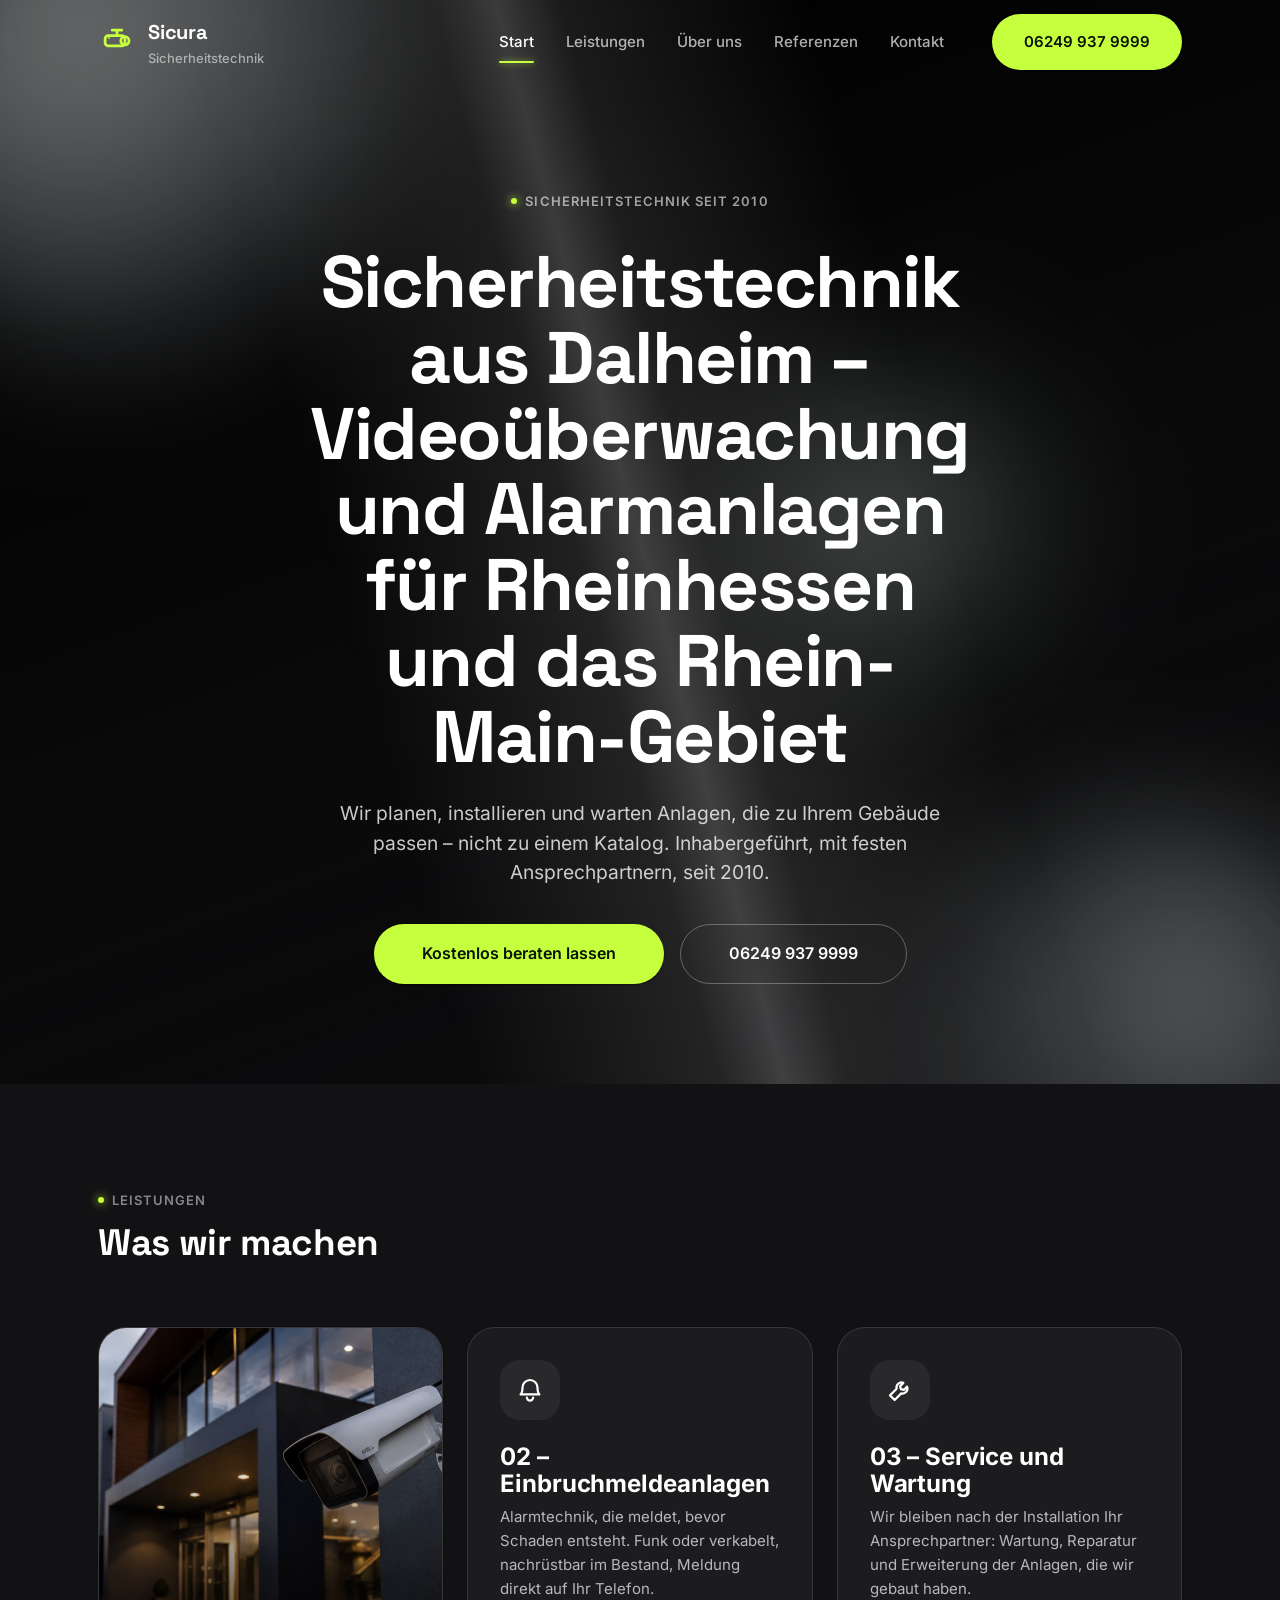
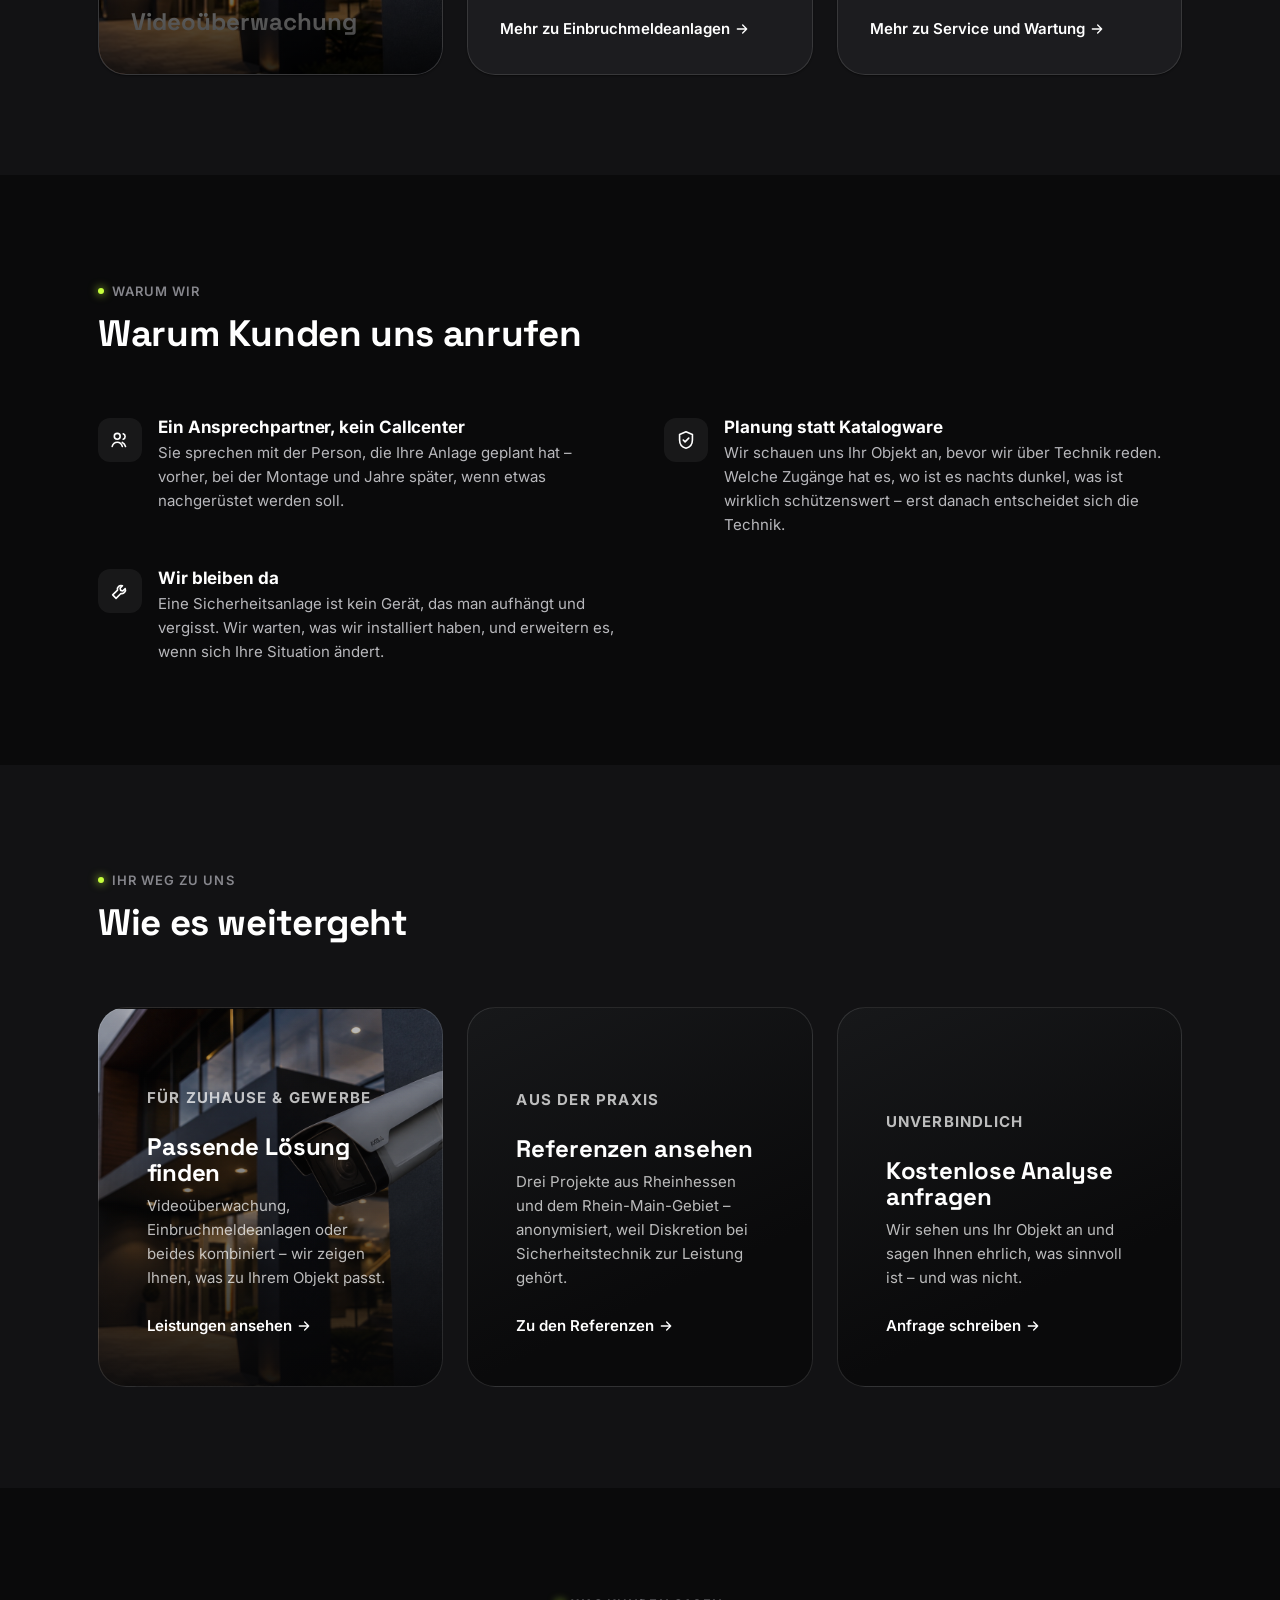
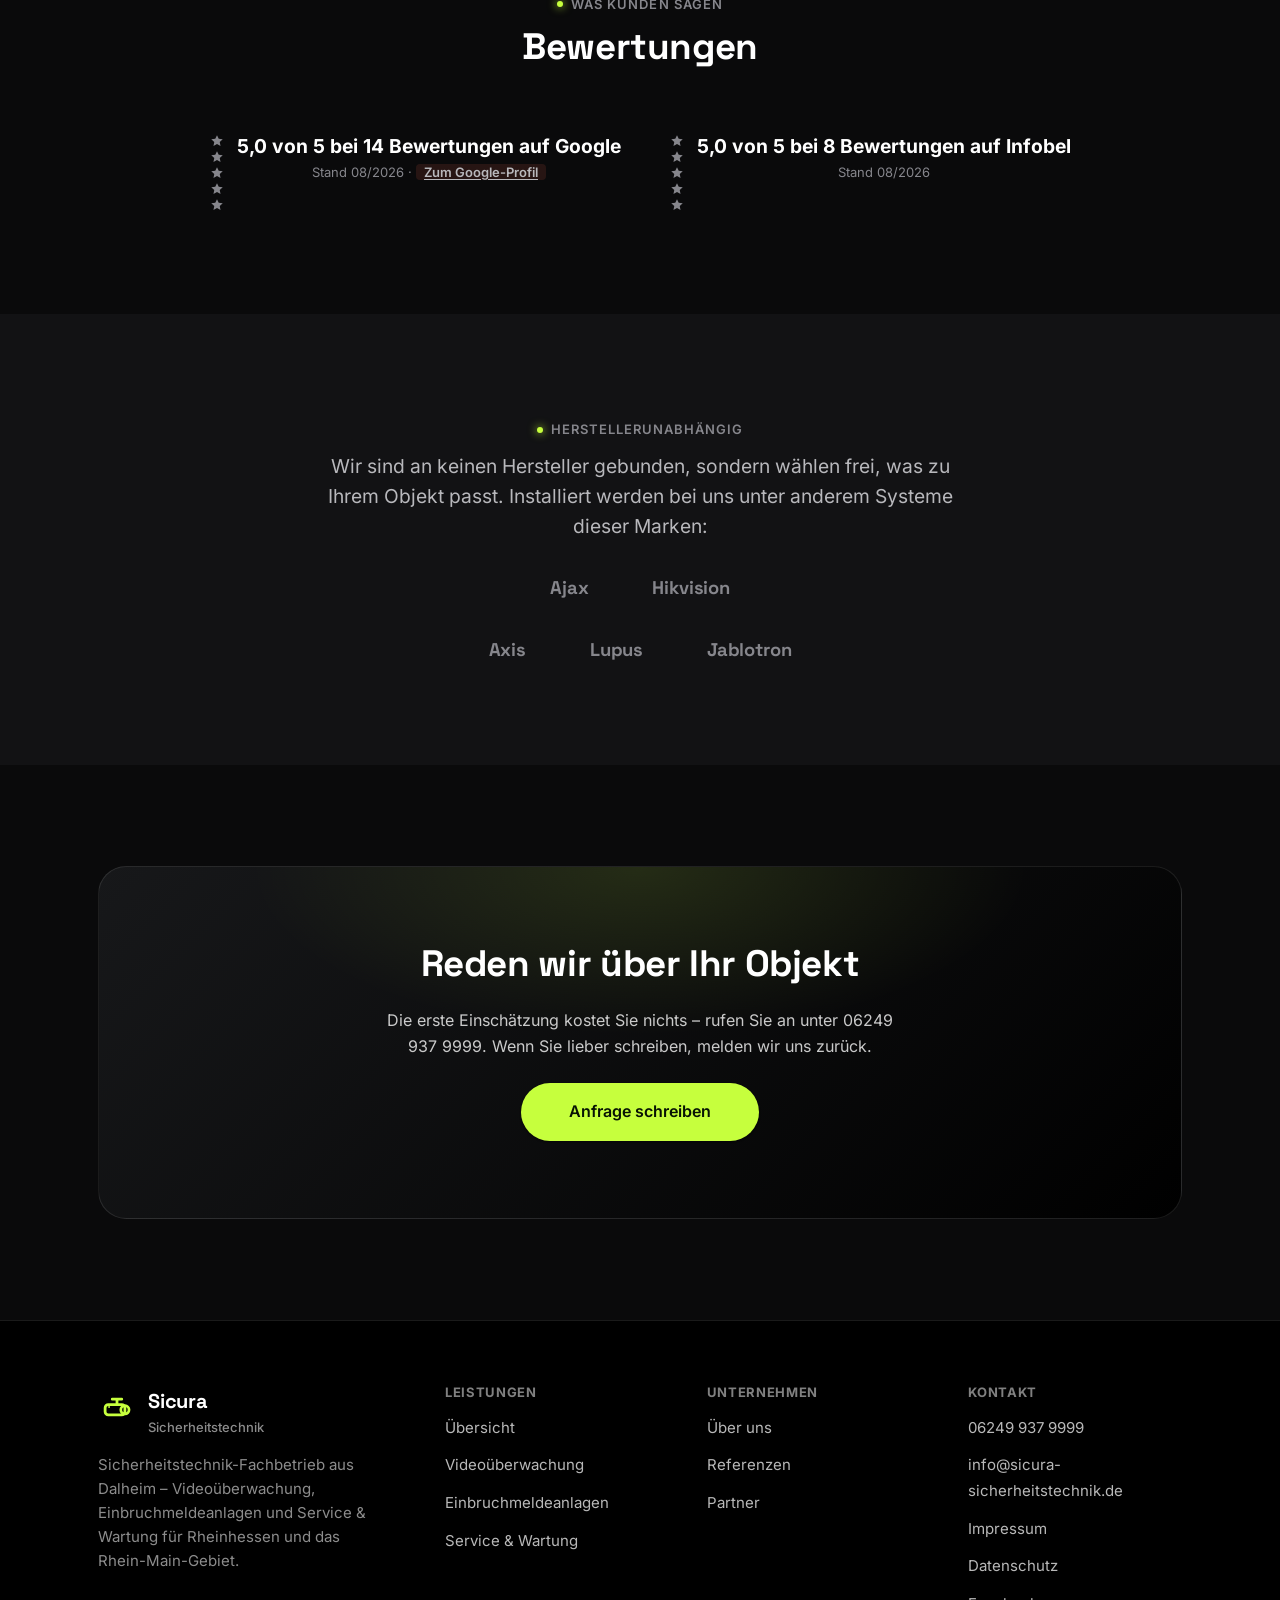
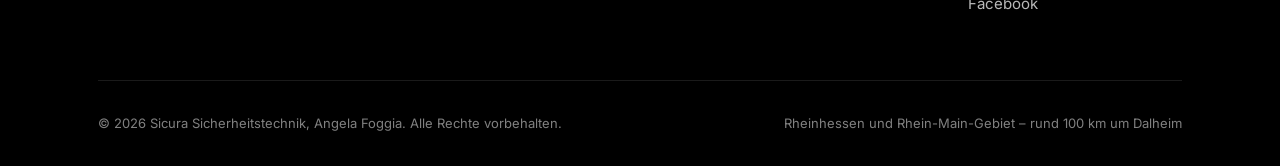
==== commit a89c05c8: "CTA auf telefonische Beratung umstellen, Referenzen als Fließband-Karussell Stat-Band und Fallbeispi" ====
--- a/index.html
+++ b/index.html
@@ -57,32 +57,8 @@
           <h1>Sicherheitstechnik aus Dalheim – Videoüberwachung und Alarmanlagen für Rheinhessen und das Rhein-Main-Gebiet</h1>
           <p class="lede">Wir planen, installieren und warten Anlagen, die zu Ihrem Gebäude passen – nicht zu einem Katalog. Inhabergeführt, mit festen Ansprechpartnern, seit 2010.</p>
           <div class="hero-actions">
-            <a class="btn btn-primary btn-lg" href="kontakt.html">Kostenlose Schwachstellenanalyse anfragen</a>
+            <a class="btn btn-primary btn-lg" href="kontakt.html">Kostenlos beraten lassen</a>
             <a class="btn btn-secondary btn-lg" href="tel:+4962499379999">06249 937 9999</a>
-          </div>
-        </div>
-      </div>
-    </section>
-
-    <!-- Stat-Band: Vertrauens-Zahlen als eigenständiges Design-Element -->
-    <section class="stat-band" data-reveal-group>
-      <div class="container">
-        <div class="stat-grid">
-          <div class="stat-item" data-reveal>
-            <span class="stat-number" data-stat-target="2010" data-stat-decimals="0">2010</span>
-            <span class="stat-label">Seit diesem Jahr im Einsatz</span>
-          </div>
-          <div class="stat-item" data-reveal>
-            <span class="stat-number" data-stat-target="100" data-stat-decimals="0" data-stat-prefix="~" data-stat-suffix="&nbsp;km">~100&nbsp;km</span>
-            <span class="stat-label">Einsatzgebiet um Dalheim, Rheinhessen &amp; Rhein-Main</span>
-          </div>
-          <div class="stat-item" data-reveal>
-            <span class="stat-number">1:1</span>
-            <span class="stat-label">Persönlicher Ansprechpartner, kein Callcenter</span>
-          </div>
-          <div class="stat-item" data-reveal>
-            <span class="stat-number" data-stat-target="5" data-stat-decimals="1">5,0</span>
-            <span class="stat-label">von 5 bei 14 Google-Bewertungen</span>
           </div>
         </div>
       </div>
@@ -196,16 +172,6 @@
       </div>
     </section>
 
-    <!-- Fallbeispiel-Teaser -->
-    <section class="section">
-      <div class="container" style="max-width:720px; text-align:center">
-        <p class="eyebrow" style="justify-content:center">Aus der Praxis</p>
-        <h2 class="h3" style="margin-top:var(--space-3)">Klinik im Rhein-Main-Gebiet</h2>
-        <p class="lede placeholder-inline" style="margin-top:var(--space-4)" data-reveal>[Zwei Sätze Ausgangslage und Ergebnis – Freigabe der Kundin steht aus, siehe Notion 19]</p>
-        <a class="card-link" style="justify-content:center; margin-top:var(--space-4)" href="referenzen.html">Weitere Beispiele ansehen <svg viewBox="0 0 24 24" aria-hidden="true"><use href="assets/icons.svg#icon-arrow-right"></use></svg></a>
-      </div>
-    </section>
-
     <!-- Bewertungen -->
     <section class="section trust">
       <div class="container">
@@ -247,13 +213,18 @@
     <!-- Trust-Bar -->
     <section class="section section--alt trust">
       <div class="container">
-        <p>Wir planen und installieren Systeme dieser Hersteller</p>
+        <p class="eyebrow" style="justify-content:center">Herstellerunabhängig</p>
+        <p class="lede" style="max-width:640px; margin-inline:auto; margin-top:var(--space-3); margin-bottom:var(--space-6)">Wir sind an keinen Hersteller gebunden, sondern wählen frei, was zu Ihrem Objekt passt. Installiert werden bei uns unter anderem Systeme dieser Marken:</p>
         <div class="trust-logos" data-reveal-group>
-          <span class="trust-logo" data-reveal>Ajax</span>
-          <span class="trust-logo" data-reveal>Hikvision</span>
-          <span class="trust-logo" data-reveal>Axis</span>
-          <span class="trust-logo" data-reveal>Lupus</span>
-          <span class="trust-logo" data-reveal>Jablotron</span>
+          <div class="trust-logos-row">
+            <span class="trust-logo" data-reveal>Ajax</span>
+            <span class="trust-logo" data-reveal>Hikvision</span>
+          </div>
+          <div class="trust-logos-row">
+            <span class="trust-logo" data-reveal>Axis</span>
+            <span class="trust-logo" data-reveal>Lupus</span>
+            <span class="trust-logo" data-reveal>Jablotron</span>
+          </div>
         </div>
       </div>
     </section>
--- a/styles.css
+++ b/styles.css
@@ -861,63 +861,6 @@
 }
 
 /* ==========================================================================
-   Stat-Band — Vertrauens-Zahlen groß inszeniert
-   ========================================================================== */
-
-.stat-band {
-  position: relative;
-  background: var(--color-bg-deep);
-  border-block: 1px solid var(--color-border);
-}
-
-.stat-grid {
-  display: grid;
-  grid-template-columns: repeat(4, 1fr);
-  gap: var(--space-7);
-}
-
-.stat-item {
-  padding-top: var(--space-4);
-  border-top: 2px solid var(--color-accent);
-  box-shadow: 0 0 8px 0 rgba(198, 255, 61, 0.25);
-}
-
-.stat-number {
-  /* tabular-nums: Ziffern haben gleiche Breite, damit die Count-up-
-     Animation (motion-effects.js) nicht ruckelt/springt, während sich
-     die Zahl ändert. */
-  display: block;
-  font-family: var(--font-display);
-  font-size: var(--fs-stat);
-  font-weight: 700;
-  font-variant-numeric: tabular-nums;
-  letter-spacing: -0.02em;
-  line-height: 1;
-  color: var(--color-text);
-}
-
-.stat-label {
-  display: block;
-  margin-top: var(--space-3);
-  font-size: var(--fs-small);
-  color: var(--color-text-muted);
-  max-width: 24ch;
-}
-
-@media (max-width: 900px) {
-  .stat-grid {
-    grid-template-columns: repeat(2, 1fr);
-    gap: var(--space-6);
-  }
-}
-
-@media (max-width: 480px) {
-  .stat-grid {
-    grid-template-columns: 1fr;
-  }
-}
-
-/* ==========================================================================
    Karten
    ========================================================================== */
 
@@ -1267,17 +1210,14 @@
   text-align: center;
 }
 
-.trust > .container > p {
-  margin-inline: auto;
-  font-size: var(--fs-tiny);
-  font-weight: 600;
-  letter-spacing: 0.06em;
-  text-transform: uppercase;
-  color: var(--color-text-faint);
-  margin-bottom: var(--space-6);
-}
-
 .trust-logos {
+  display: flex;
+  flex-direction: column;
+  align-items: center;
+  gap: var(--space-6);
+}
+
+.trust-logos-row {
   display: flex;
   flex-wrap: wrap;
   align-items: center;
@@ -1607,13 +1547,32 @@
    Fallbeispiele (Referenzen)
    ========================================================================== */
 
-.case-grid {
-  display: grid;
-  grid-template-columns: repeat(3, 1fr);
+.conveyor {
+  overflow-x: auto;
+  overflow-y: hidden;
+  cursor: grab;
+  scrollbar-width: none;
+  -ms-overflow-style: none;
+  margin-inline: calc(var(--space-6) * -1);
+  padding-inline: var(--space-6);
+}
+
+.conveyor::-webkit-scrollbar {
+  display: none;
+}
+
+.conveyor:active {
+  cursor: grabbing;
+}
+
+.conveyor-track {
+  display: flex;
   gap: var(--space-5);
+  width: max-content;
 }
 
 .case-card {
+  flex: 0 0 min(340px, 82vw);
   background: var(--color-surface);
   border: 1px solid var(--color-border);
   border-radius: var(--radius-lg);
@@ -1645,12 +1604,6 @@
 .case-field dd {
   font-size: var(--fs-small);
   color: var(--color-text-muted);
-}
-
-@media (max-width: 980px) {
-  .case-grid {
-    grid-template-columns: 1fr;
-  }
 }
 
 /* ==========================================================================
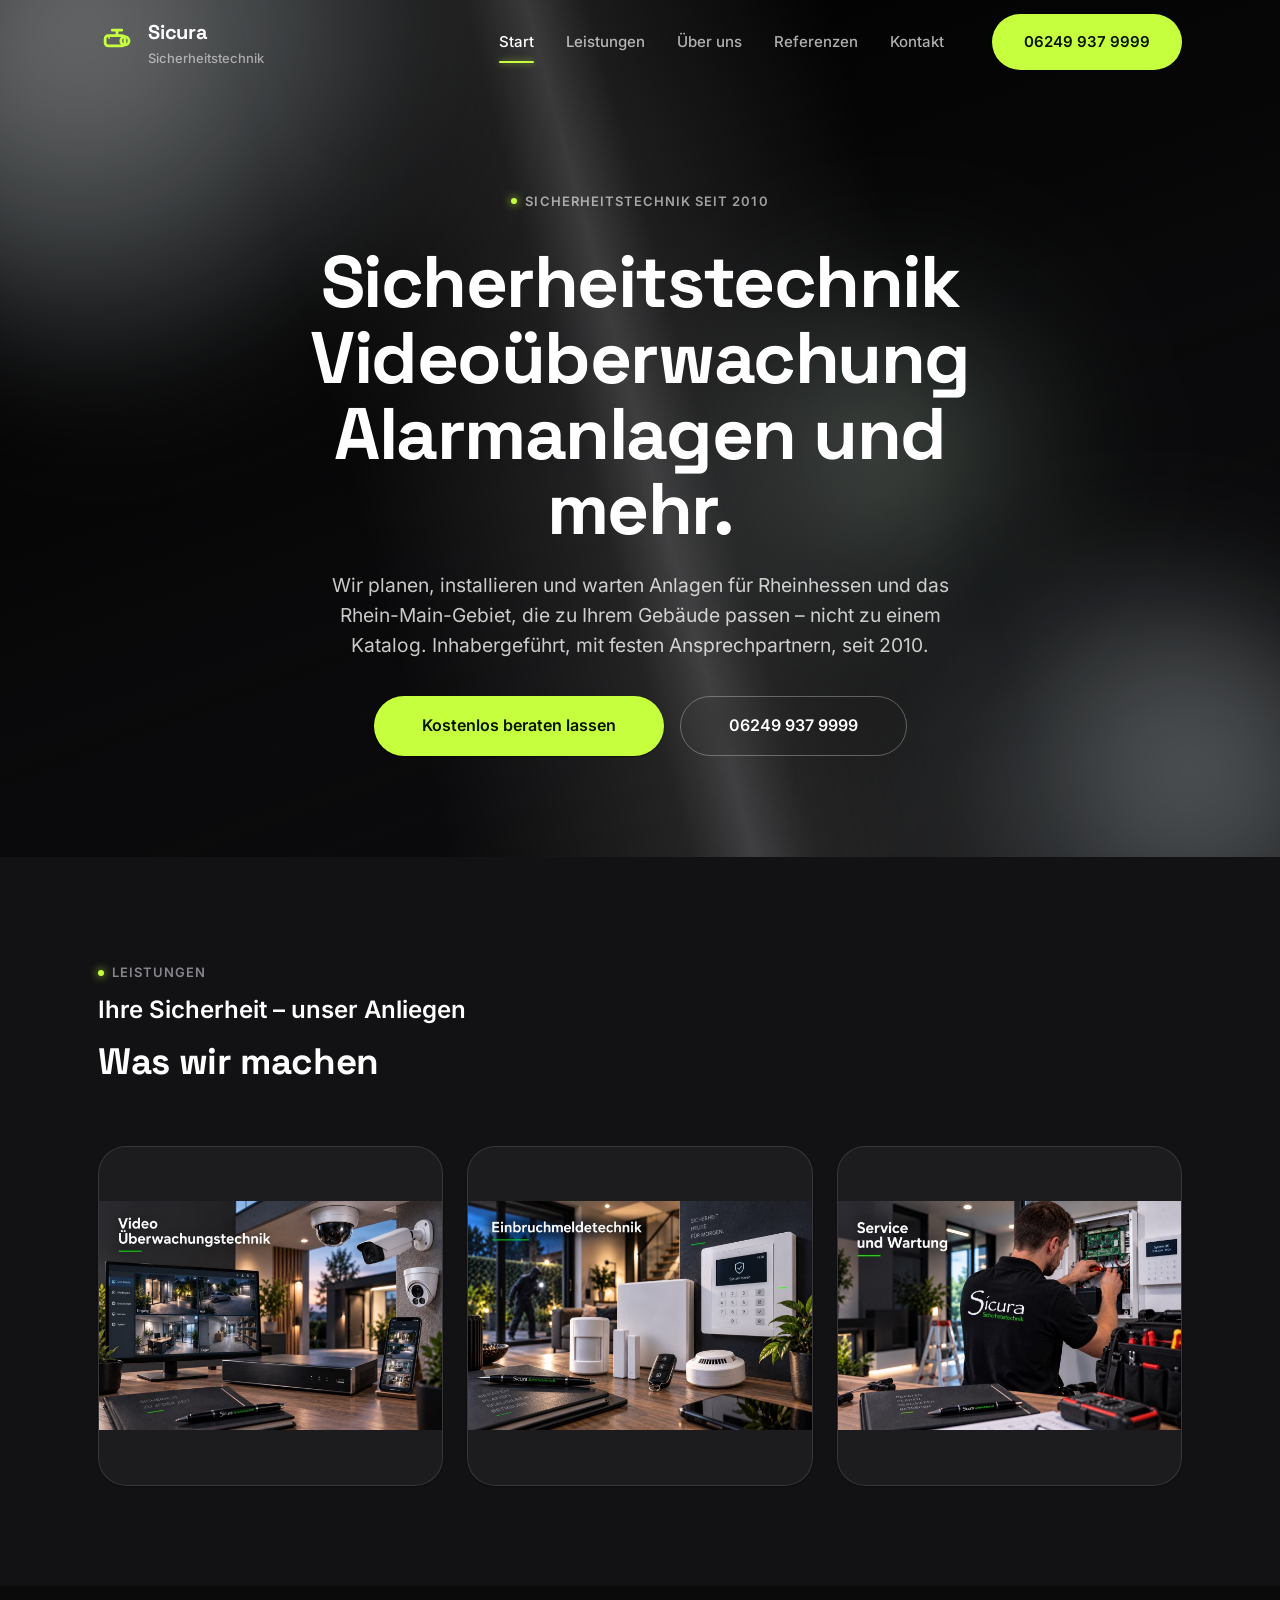
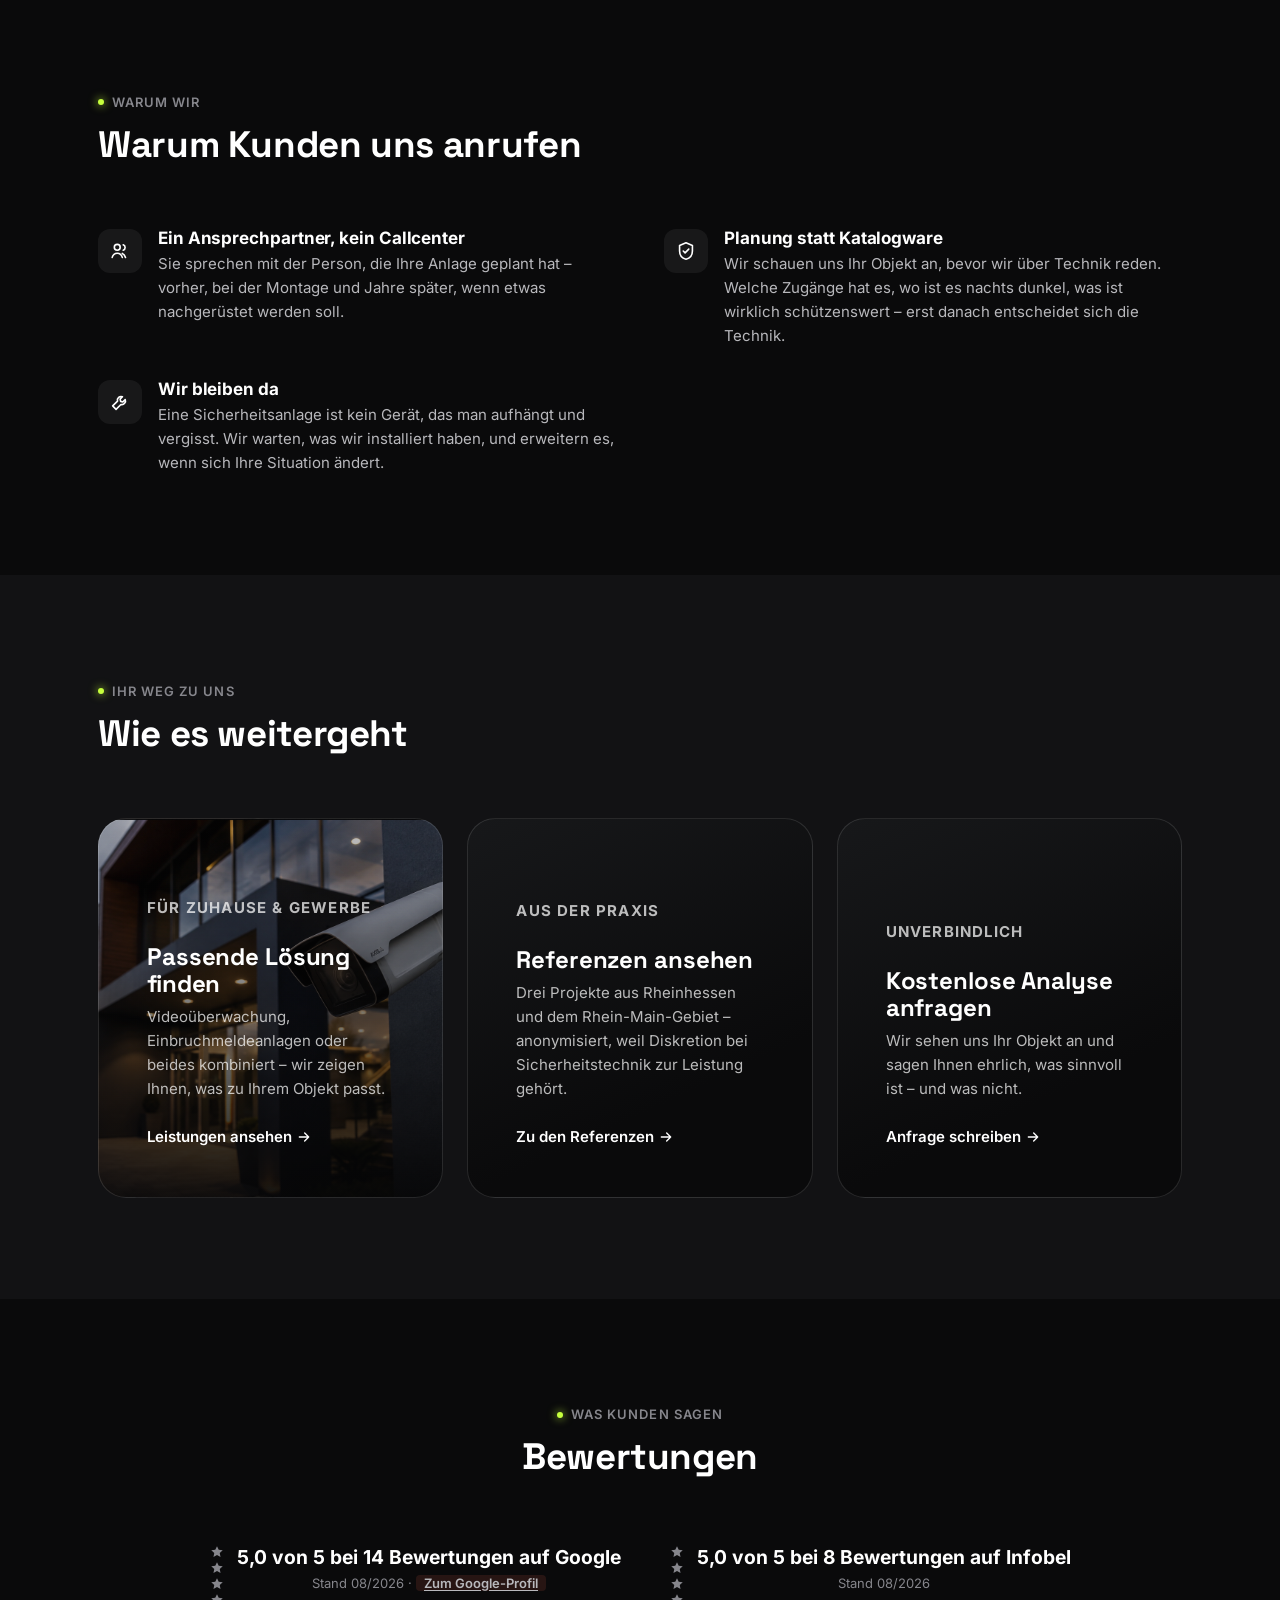
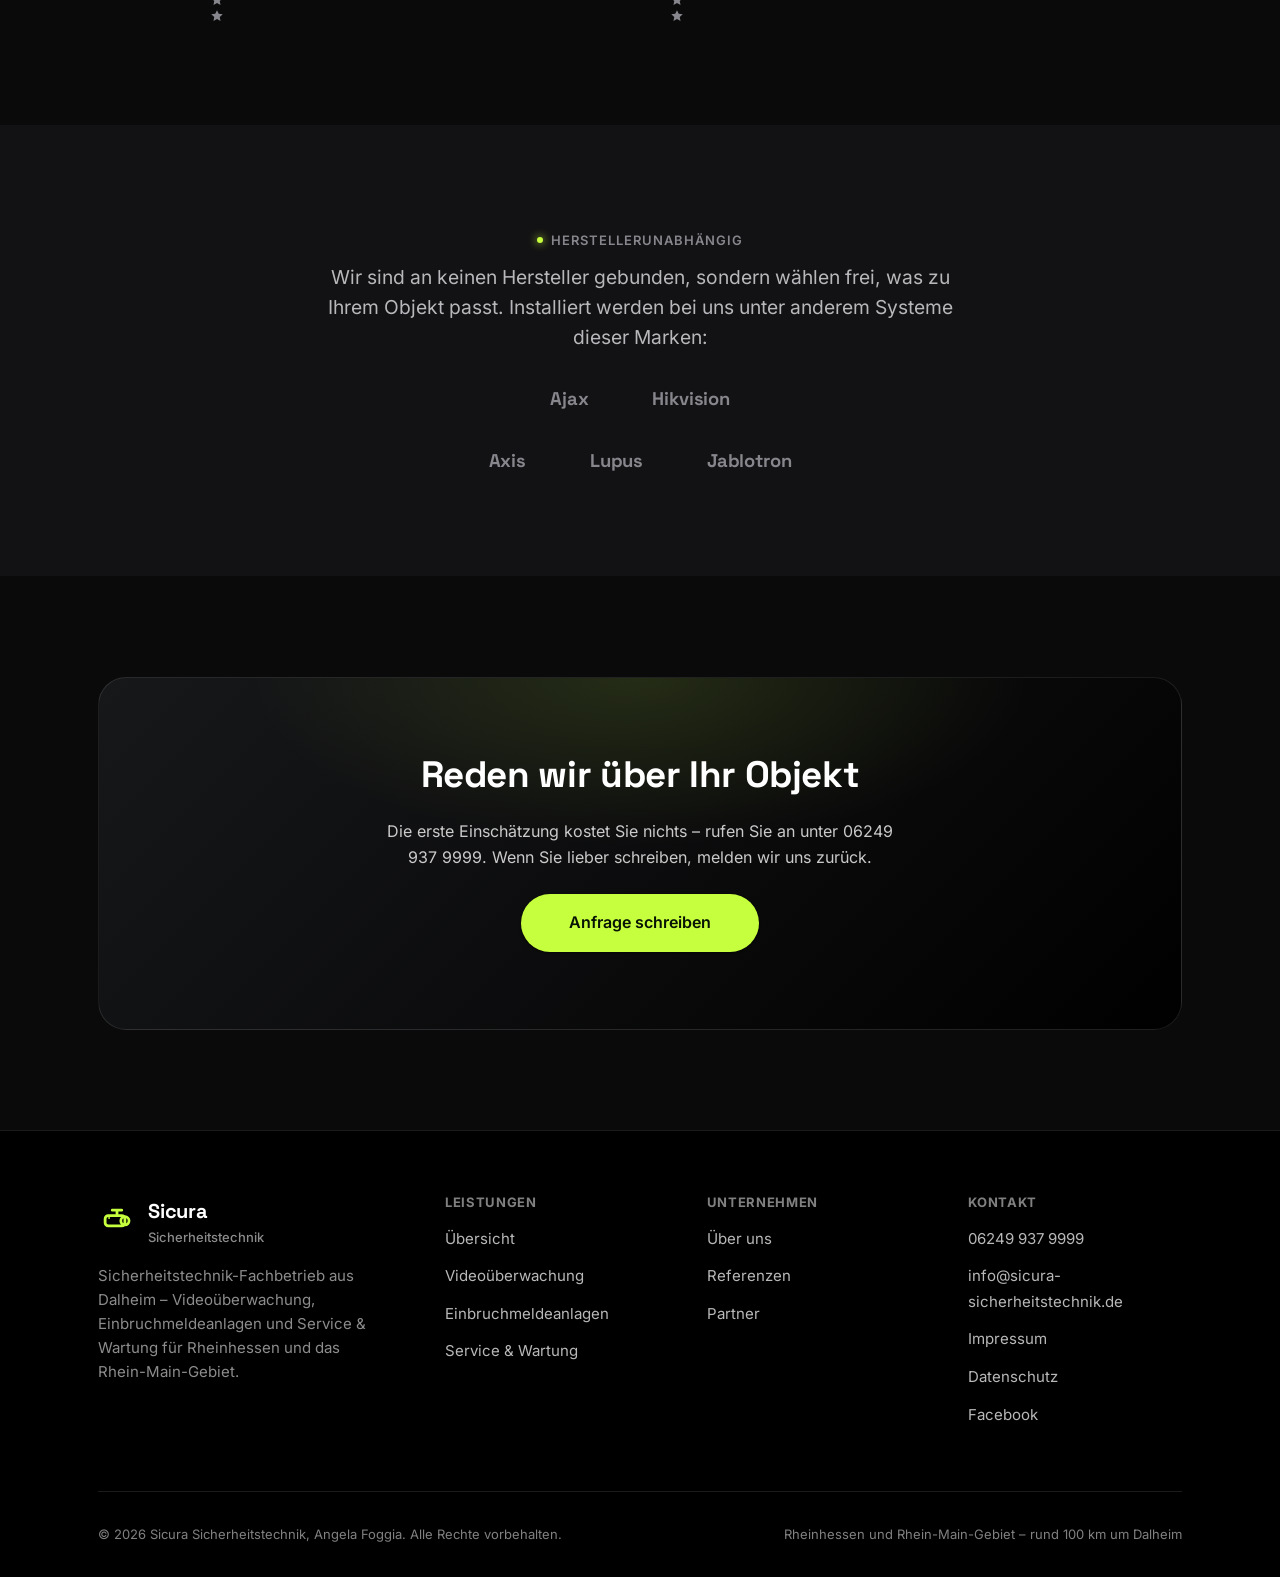
==== commit 6082feb1: "Bildkarten für Leistungen/Referenzen, Hero-Text und Titel überarbeitet Leistungen-Karten (Start- & L" ====
--- a/index.html
+++ b/index.html
@@ -3,7 +3,7 @@
 <head>
   <meta charset="UTF-8">
   <meta name="viewport" content="width=device-width, initial-scale=1">
-  <title>Sicherheitstechnik Dalheim – Videoüberwachung und Alarmanlagen | Sicura</title>
+  <title>Sicherheitstechnik Videoüberwachung Alarmanlagen und mehr.</title>
   <meta name="description" content="Videoüberwachung, Einbruchmeldeanlagen und Wartung für Rheinhessen und das Rhein-Main-Gebiet. Inhabergeführt seit 2010, Beratung kostenlos. Jetzt anrufen.">
   <link rel="canonical" href="https://www.sicura-sicherheitstechnik.de/">
   <link rel="icon" href="assets/favicon.svg" type="image/svg+xml">
@@ -54,8 +54,8 @@
       <div class="container">
         <div class="hero-content">
           <p class="eyebrow">Sicherheitstechnik seit 2010</p>
-          <h1>Sicherheitstechnik aus Dalheim – Videoüberwachung und Alarmanlagen für Rheinhessen und das Rhein-Main-Gebiet</h1>
-          <p class="lede">Wir planen, installieren und warten Anlagen, die zu Ihrem Gebäude passen – nicht zu einem Katalog. Inhabergeführt, mit festen Ansprechpartnern, seit 2010.</p>
+          <h1>Sicherheitstechnik Videoüberwachung Alarmanlagen und mehr.</h1>
+          <p class="lede">Wir planen, installieren und warten Anlagen für Rheinhessen und das Rhein-Main-Gebiet, die zu Ihrem Gebäude passen – nicht zu einem Katalog. Inhabergeführt, mit festen Ansprechpartnern, seit 2010.</p>
           <div class="hero-actions">
             <a class="btn btn-primary btn-lg" href="kontakt.html">Kostenlos beraten lassen</a>
             <a class="btn btn-secondary btn-lg" href="tel:+4962499379999">06249 937 9999</a>
@@ -69,14 +69,14 @@
       <div class="container">
         <div class="section-head">
           <p class="eyebrow">Leistungen</p>
+          <p class="section-tagline">Ihre Sicherheit – unser Anliegen</p>
           <h2>Was wir machen</h2>
         </div>
 
         <div class="card-grid" data-reveal-group>
           <a class="card card--media" href="leistungen-videoueberwachung.html" data-reveal>
             <div class="card-media">
-              <img src="assets/leistungen-videoueberwachung-karte.jpg" alt="Videoüberwachungskamera an einer Gebäudefassade" loading="lazy" width="1000" height="667">
-              <span class="card-media-caption">Videoüberwachung</span>
+              <img src="assets/leistungen-videoueberwachung-karte.jpg" alt="Videoüberwachungs-Arbeitsplatz mit Monitor, Rekorder und Smartphone-App, im Hintergrund montierte Außenkameras" loading="lazy" width="1300" height="866">
             </div>
             <div class="card-body">
               <div class="card-icon"><svg viewBox="0 0 24 24" aria-hidden="true"><use href="assets/icons.svg#icon-camera"></use></svg></div>
@@ -86,18 +86,28 @@
             </div>
           </a>
 
-          <a class="card card--tile" href="leistungen-einbruchmeldeanlagen.html" data-reveal>
-            <div class="card-icon"><svg viewBox="0 0 24 24" aria-hidden="true"><use href="assets/icons.svg#icon-bell"></use></svg></div>
-            <h3>02 – Einbruchmeldeanlagen</h3>
-            <p>Alarmtechnik, die meldet, bevor Schaden entsteht. Funk oder verkabelt, nachrüstbar im Bestand, Meldung direkt auf Ihr Telefon.</p>
-            <span class="card-link">Mehr zu Einbruchmeldeanlagen <svg viewBox="0 0 24 24" aria-hidden="true"><use href="assets/icons.svg#icon-arrow-right"></use></svg></span>
-          </a>
-
-          <a class="card card--tile" href="leistungen-service-wartung.html" data-reveal>
-            <div class="card-icon"><svg viewBox="0 0 24 24" aria-hidden="true"><use href="assets/icons.svg#icon-wrench"></use></svg></div>
-            <h3>03 – Service und Wartung</h3>
-            <p>Wir bleiben nach der Installation Ihr Ansprechpartner: Wartung, Reparatur und Erweiterung der Anlagen, die wir gebaut haben.</p>
-            <span class="card-link">Mehr zu Service und Wartung <svg viewBox="0 0 24 24" aria-hidden="true"><use href="assets/icons.svg#icon-arrow-right"></use></svg></span>
+          <a class="card card--media" href="leistungen-einbruchmeldeanlagen.html" data-reveal>
+            <div class="card-media">
+              <img src="assets/leistungen-einbruchmeldeanlagen-karte.jpg" alt="Einbruchmeldetechnik: Bewegungsmelder, Tür-/Fensterkontakt, Funkschlüssel, Rauchmelder und Bedienpanel auf einem Schreibtisch" loading="lazy" width="1300" height="866">
+            </div>
+            <div class="card-body">
+              <div class="card-icon"><svg viewBox="0 0 24 24" aria-hidden="true"><use href="assets/icons.svg#icon-bell"></use></svg></div>
+              <h3>02 – Einbruchmeldeanlagen</h3>
+              <p>Alarmtechnik, die meldet, bevor Schaden entsteht. Funk oder verkabelt, nachrüstbar im Bestand, Meldung direkt auf Ihr Telefon.</p>
+              <span class="card-link">Mehr zu Einbruchmeldeanlagen <svg viewBox="0 0 24 24" aria-hidden="true"><use href="assets/icons.svg#icon-arrow-right"></use></svg></span>
+            </div>
+          </a>
+
+          <a class="card card--media" href="leistungen-service-wartung.html" data-reveal>
+            <div class="card-media">
+              <img src="assets/leistungen-service-wartung-karte.jpg" alt="Techniker wartet eine geöffnete Alarmzentrale an der Wand" loading="lazy" width="1300" height="866">
+            </div>
+            <div class="card-body">
+              <div class="card-icon"><svg viewBox="0 0 24 24" aria-hidden="true"><use href="assets/icons.svg#icon-wrench"></use></svg></div>
+              <h3>03 – Service und Wartung</h3>
+              <p>Wir bleiben nach der Installation Ihr Ansprechpartner: Wartung, Reparatur und Erweiterung der Anlagen, die wir gebaut haben.</p>
+              <span class="card-link">Mehr zu Service und Wartung <svg viewBox="0 0 24 24" aria-hidden="true"><use href="assets/icons.svg#icon-arrow-right"></use></svg></span>
+            </div>
           </a>
         </div>
       </div>
--- a/styles.css
+++ b/styles.css
@@ -297,6 +297,13 @@
 
 .section-head h2 {
   margin-top: var(--space-3);
+}
+
+.section-tagline {
+  margin-top: var(--space-2);
+  font-size: var(--fs-h3);
+  font-weight: 600;
+  color: var(--color-text);
 }
 
 .visually-hidden {
@@ -823,8 +830,7 @@
   font-weight: 700;
   letter-spacing: -0.02em;
   line-height: 1.04;
-  overflow-wrap: break-word;
-  hyphens: auto;
+  hyphens: none;
 }
 
 .hero-actions {
@@ -966,31 +972,13 @@
 .card-media img {
   width: 100%;
   height: 100%;
-  object-fit: cover;
+  object-fit: contain;
   transition: transform 600ms var(--ease-out);
 }
 
 .card--media:hover .card-media img,
 .card--media:focus-visible .card-media img {
   transform: scale(1.06);
-}
-
-.card-media::after {
-  content: "";
-  position: absolute;
-  inset: 0;
-  background: linear-gradient(to top, rgba(0, 0, 0, 0.85) 0%, rgba(0, 0, 0, 0.15) 55%, transparent 80%);
-}
-
-.card-media-caption {
-  position: absolute;
-  left: var(--space-6);
-  right: var(--space-6);
-  bottom: var(--space-6);
-  color: #fff;
-  font-family: var(--font-display);
-  font-size: var(--fs-h3);
-  font-weight: 700;
 }
 
 .card-body {
@@ -1580,6 +1568,26 @@
   box-shadow: var(--shadow-sm);
 }
 
+.case-card--media {
+  padding: 0;
+  overflow: hidden;
+}
+
+.case-card-media {
+  aspect-ratio: 900 / 418;
+}
+
+.case-card-media img {
+  width: 100%;
+  height: 100%;
+  object-fit: cover;
+  display: block;
+}
+
+.case-card--media .case-card-body {
+  padding: var(--space-6);
+}
+
 .case-card .eyebrow {
   margin-bottom: var(--space-3);
 }
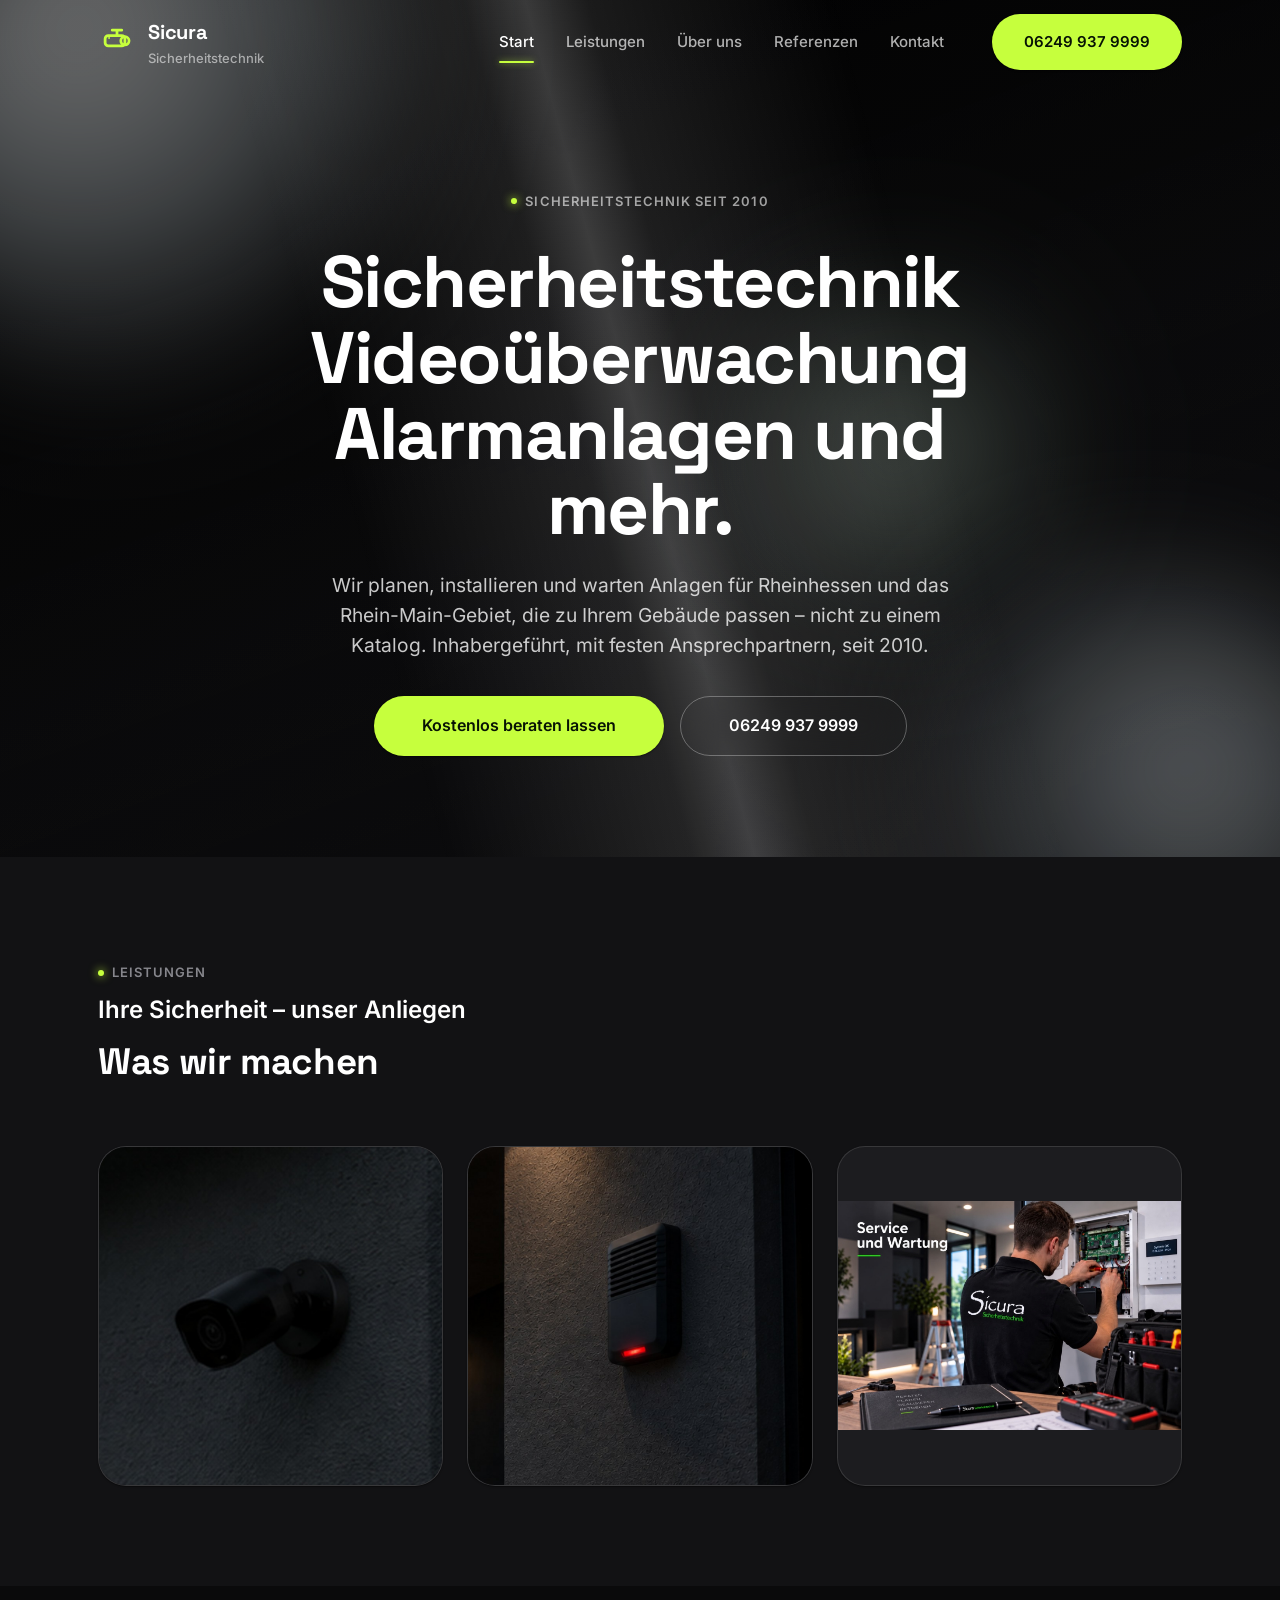
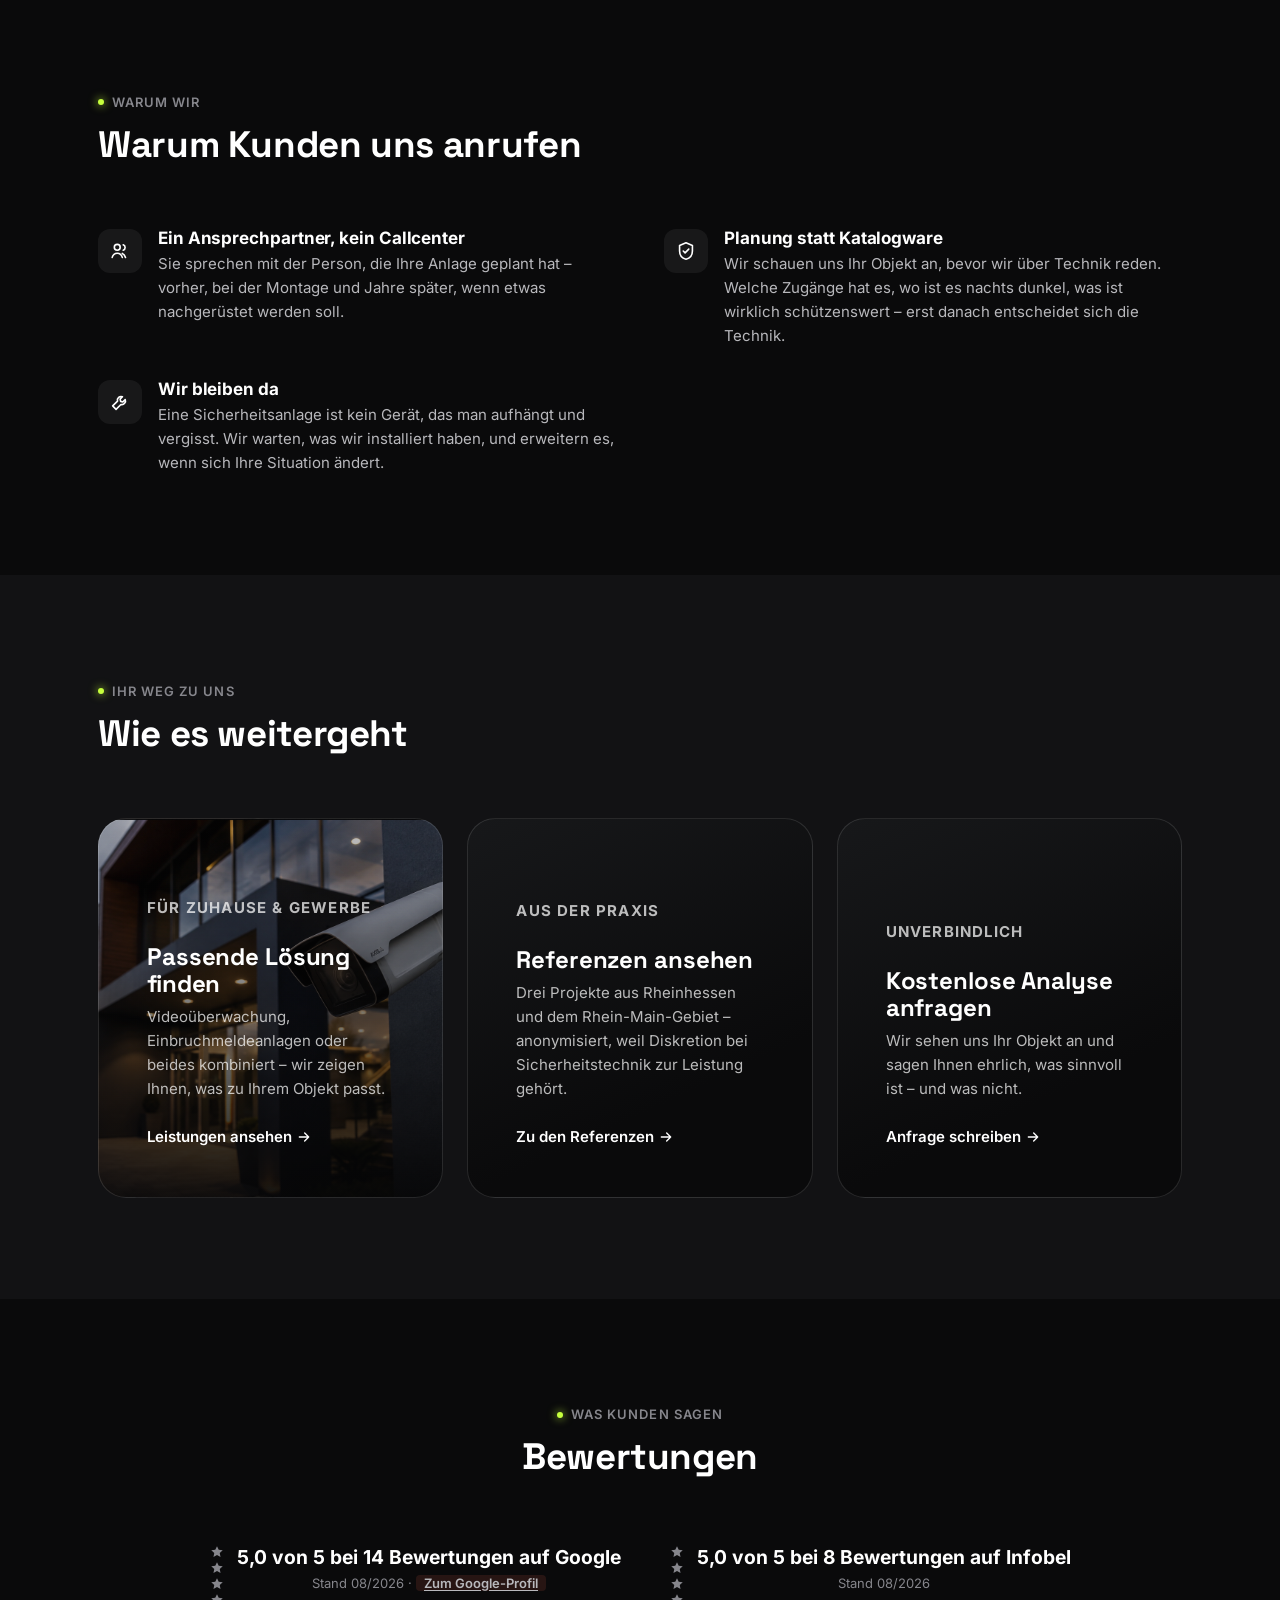
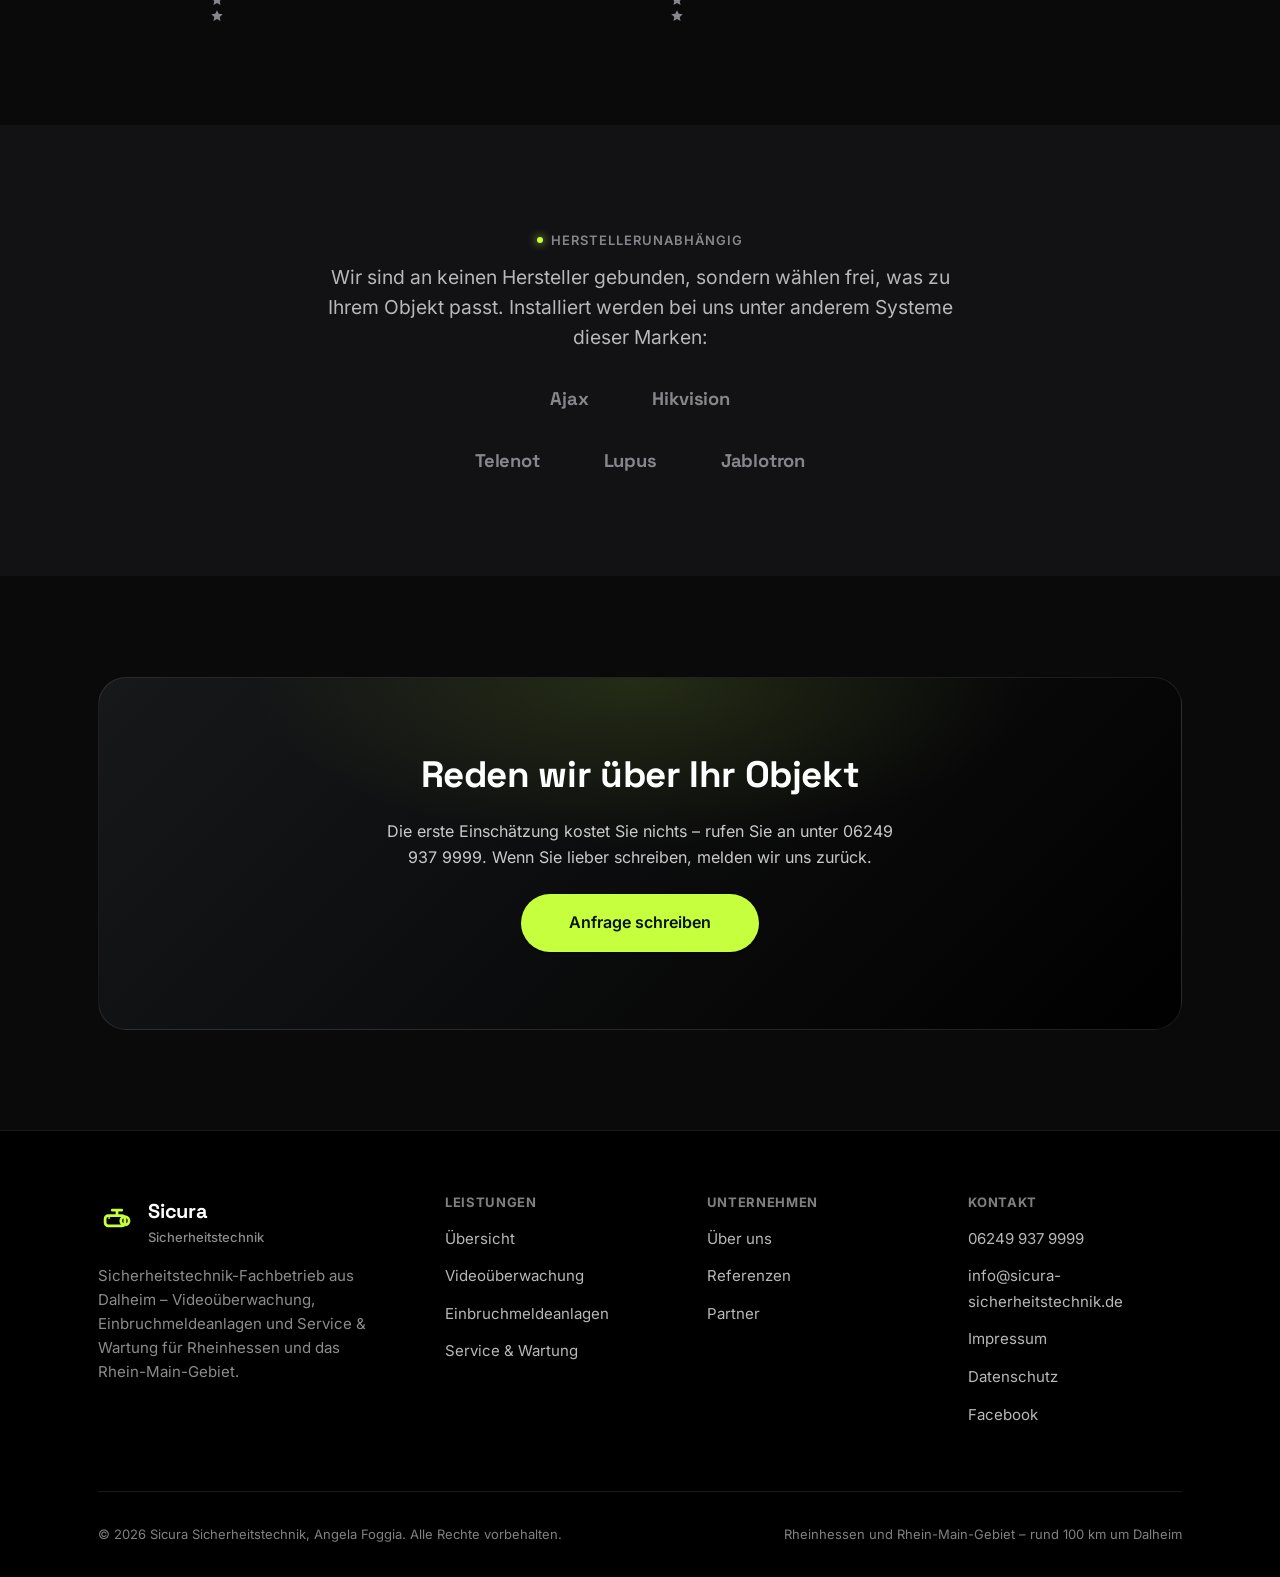
==== commit c36eefee: "Axis durch Telenot ersetzen, Leistungs-Karten mit echten Fotos bestücken Kamera- und Sirenen-Fotos f" ====
--- a/index.html
+++ b/index.html
@@ -74,9 +74,9 @@
         </div>
 
         <div class="card-grid" data-reveal-group>
-          <a class="card card--media" href="leistungen-videoueberwachung.html" data-reveal>
+          <a class="card card--media card--media-cover card--media-cover--camera" href="leistungen-videoueberwachung.html" data-reveal>
             <div class="card-media">
-              <img src="assets/leistungen-videoueberwachung-karte.jpg" alt="Videoüberwachungs-Arbeitsplatz mit Monitor, Rekorder und Smartphone-App, im Hintergrund montierte Außenkameras" loading="lazy" width="1300" height="866">
+              <img src="assets/leistungen-videoueberwachung-karte.jpg" alt="Außenkamera an der Hausecke, montiert an einer beleuchteten Fassade in der Abenddämmerung" loading="lazy" width="1300" height="866">
             </div>
             <div class="card-body">
               <div class="card-icon"><svg viewBox="0 0 24 24" aria-hidden="true"><use href="assets/icons.svg#icon-camera"></use></svg></div>
@@ -86,9 +86,9 @@
             </div>
           </a>
 
-          <a class="card card--media" href="leistungen-einbruchmeldeanlagen.html" data-reveal>
+          <a class="card card--media card--media-cover card--media-cover--alarm" href="leistungen-einbruchmeldeanlagen.html" data-reveal>
             <div class="card-media">
-              <img src="assets/leistungen-einbruchmeldeanlagen-karte.jpg" alt="Einbruchmeldetechnik: Bewegungsmelder, Tür-/Fensterkontakt, Funkschlüssel, Rauchmelder und Bedienpanel auf einem Schreibtisch" loading="lazy" width="1300" height="866">
+              <img src="assets/leistungen-einbruchmeldeanlagen-karte.jpg" alt="Außensirene mit rot blinkender Alarm-LED, montiert an der Fassade neben der Haustür" loading="lazy" width="1300" height="866">
             </div>
             <div class="card-body">
               <div class="card-icon"><svg viewBox="0 0 24 24" aria-hidden="true"><use href="assets/icons.svg#icon-bell"></use></svg></div>
@@ -231,7 +231,7 @@
             <span class="trust-logo" data-reveal>Hikvision</span>
           </div>
           <div class="trust-logos-row">
-            <span class="trust-logo" data-reveal>Axis</span>
+            <span class="trust-logo" data-reveal>Telenot</span>
             <span class="trust-logo" data-reveal>Lupus</span>
             <span class="trust-logo" data-reveal>Jablotron</span>
           </div>
--- a/styles.css
+++ b/styles.css
@@ -981,6 +981,20 @@
   transform: scale(1.06);
 }
 
+/* Diese Karten zeigen ein Foto statt einer Text-Grafik: randlos füllen (cover)
+   statt Letterboxing (contain), das jeweilige Motiv bleibt dabei sichtbar. */
+.card--media-cover .card-media img {
+  object-fit: cover;
+}
+
+.card--media-cover--camera .card-media img {
+  object-position: 52% 50%;
+}
+
+.card--media-cover--alarm .card-media img {
+  object-position: 50% 42%;
+}
+
 .card-body {
   position: relative;
   height: 100%;
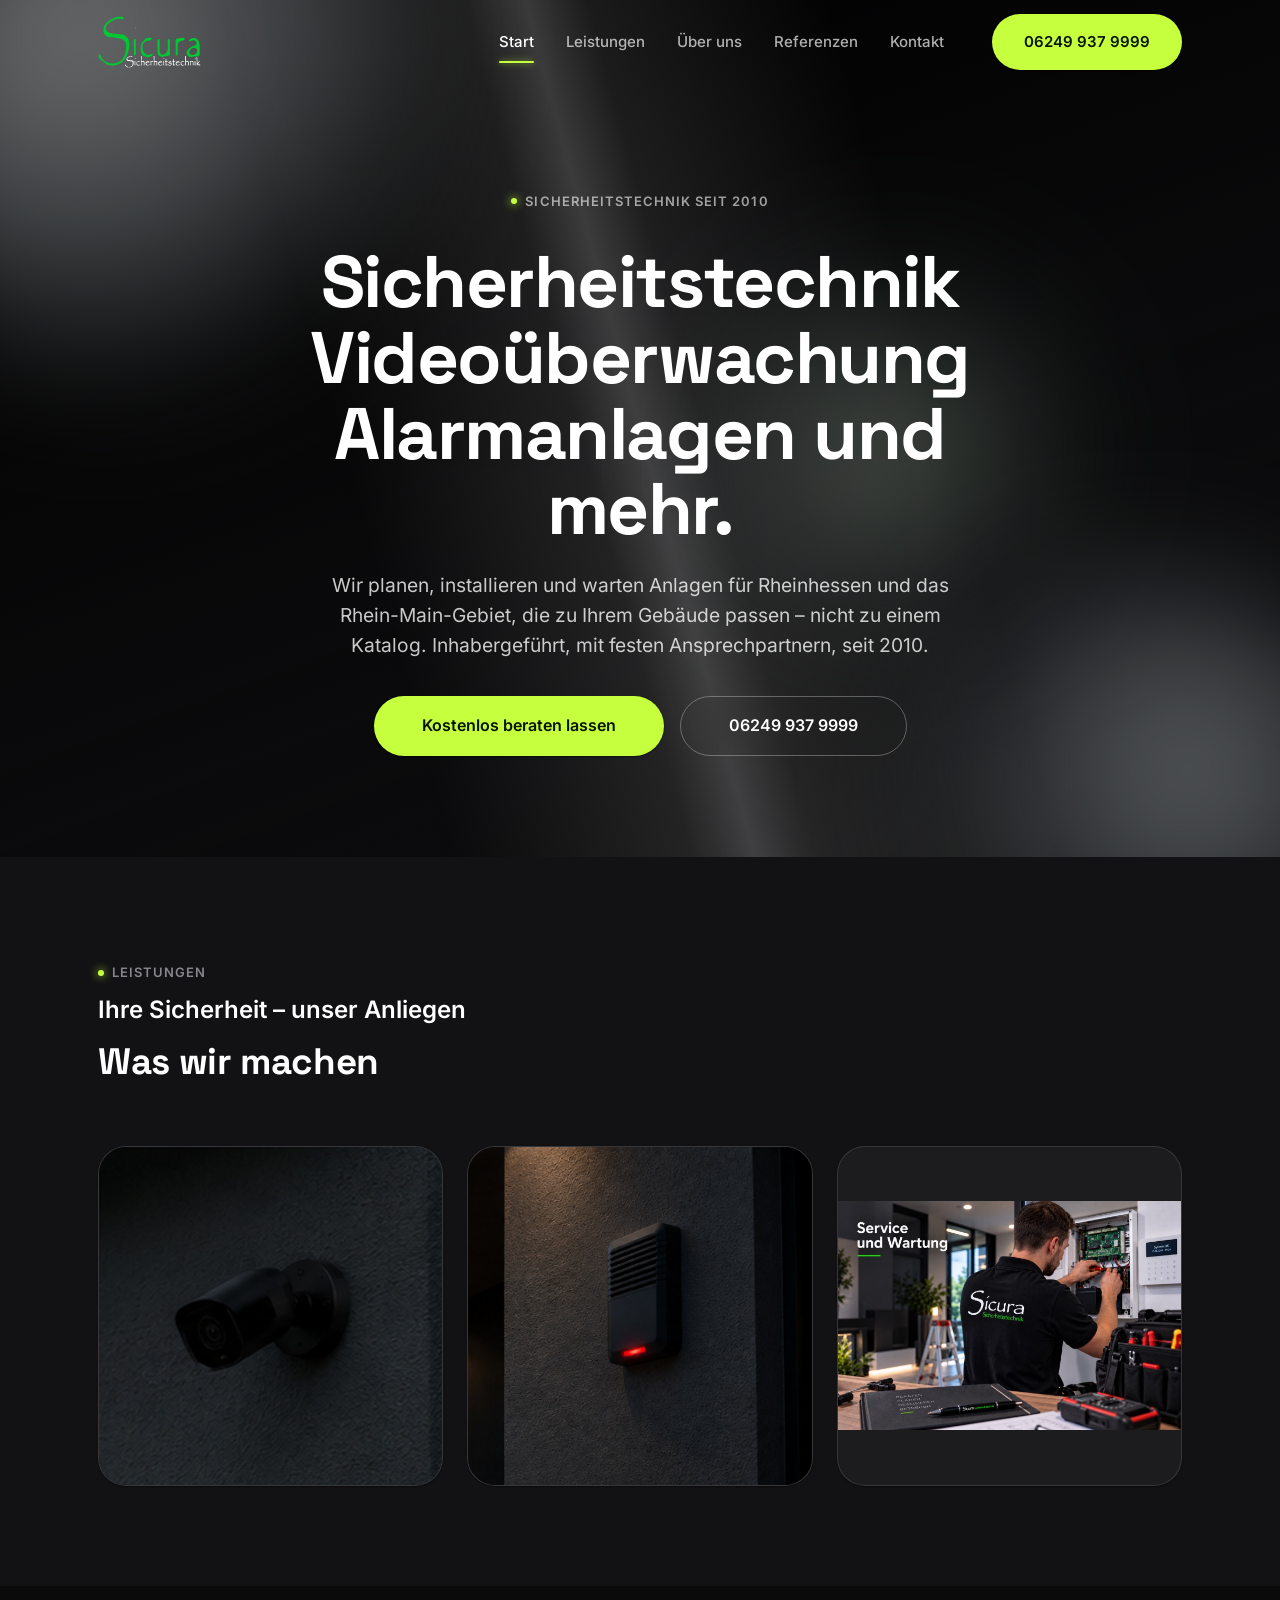
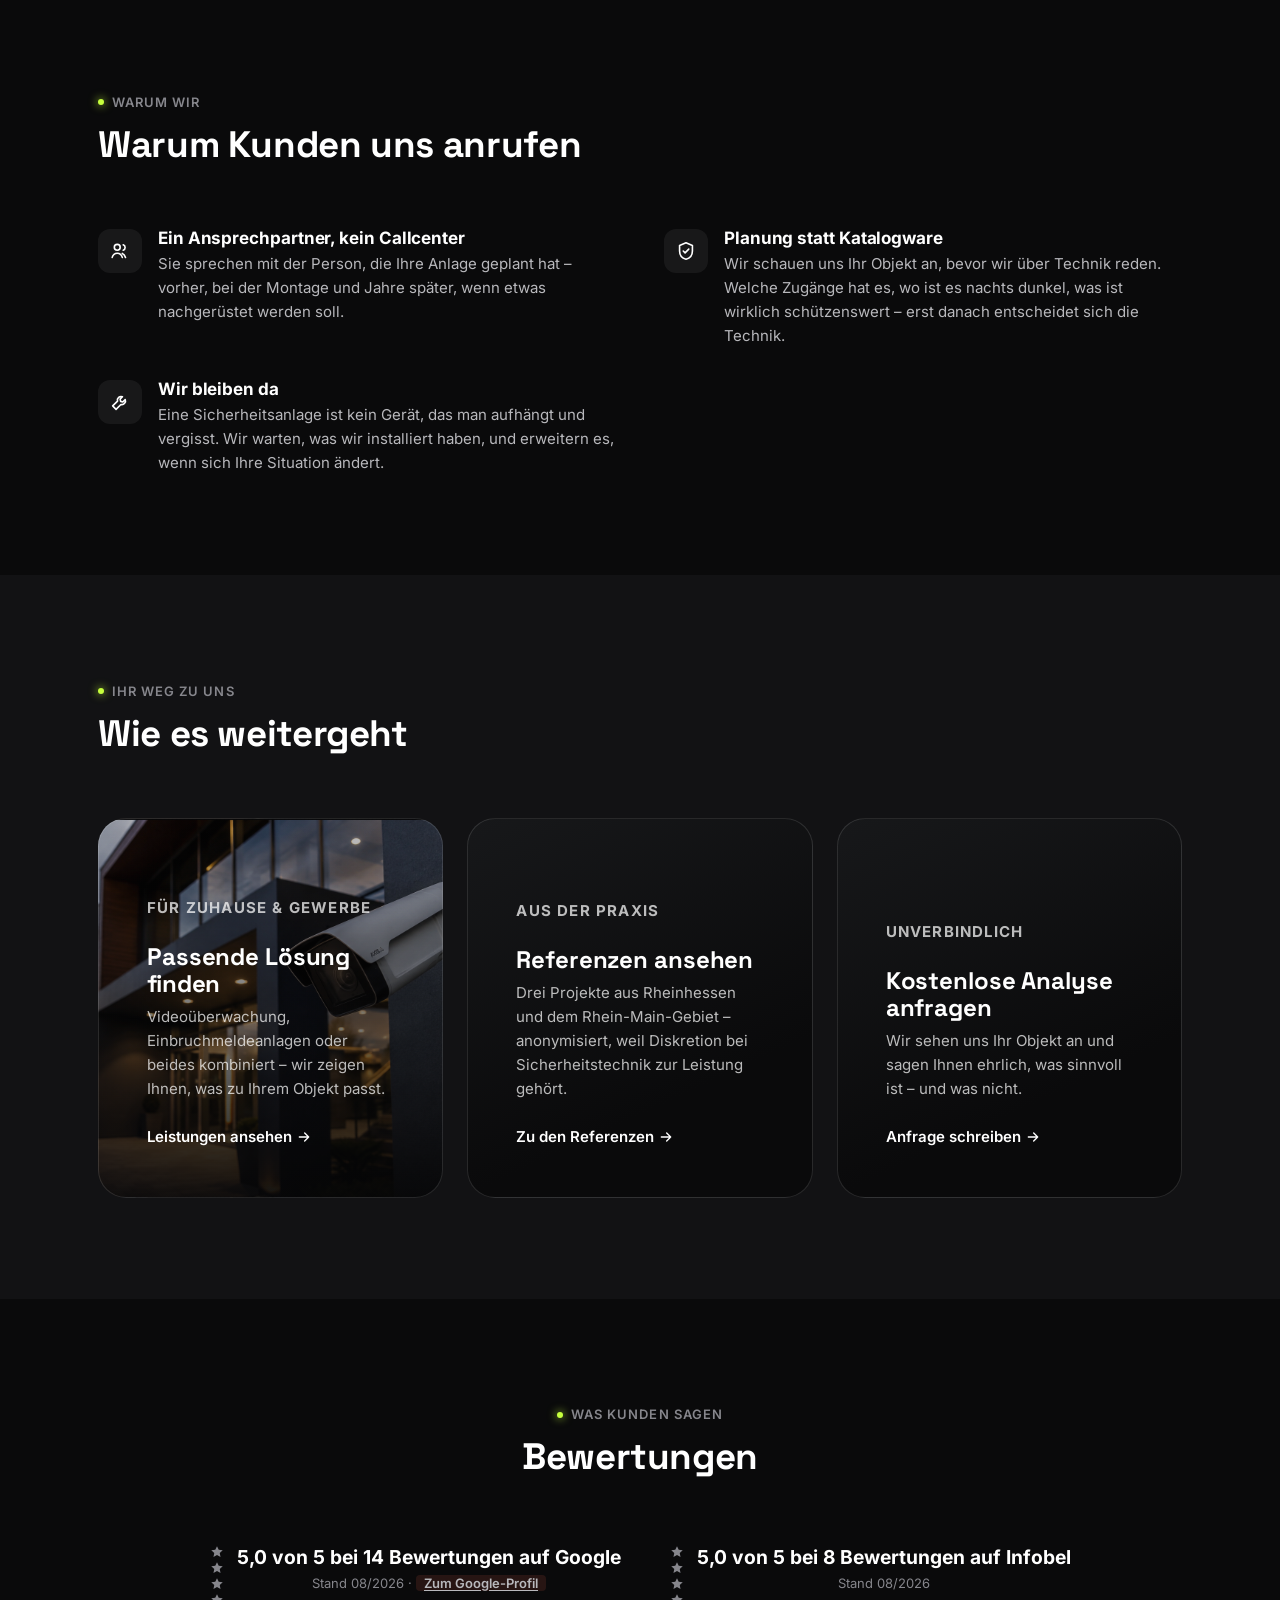
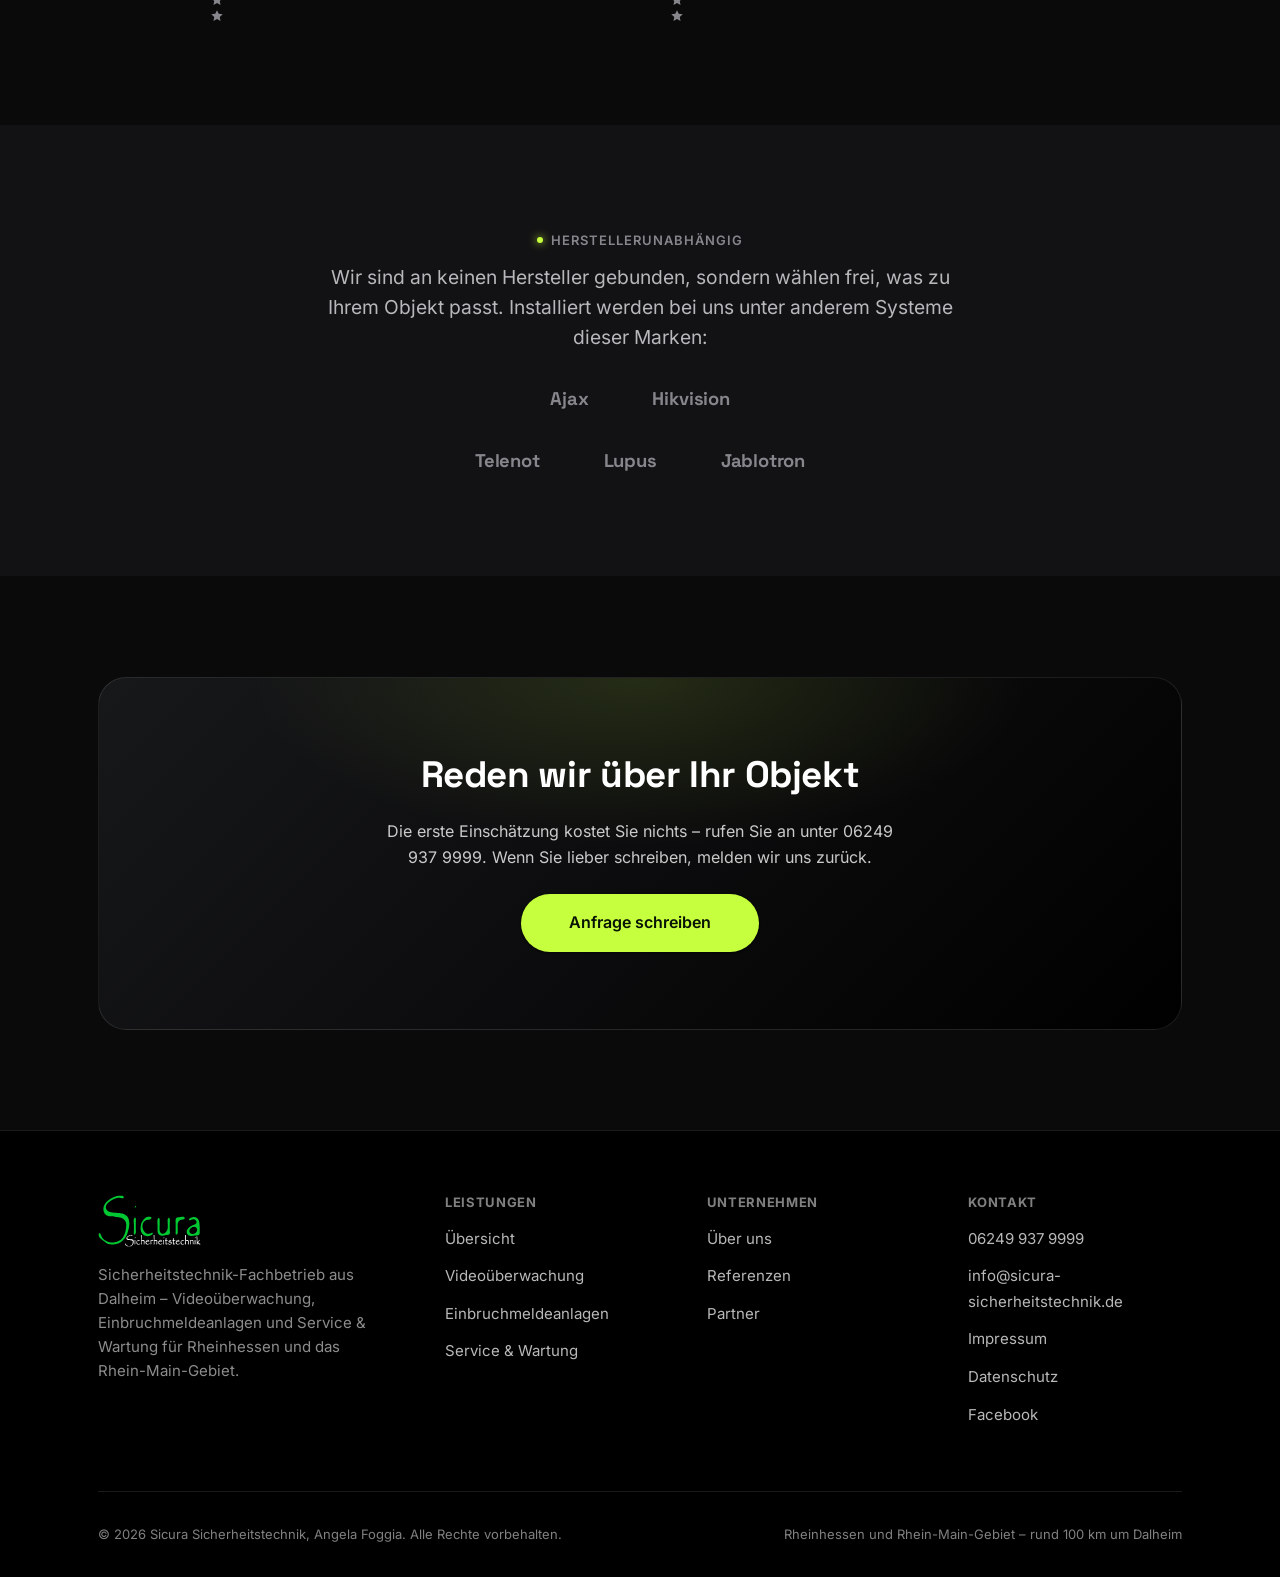
==== commit 825d241a: "Logo durch neue Wort-Bild-Marke ersetzen, Favicon als S-Monogramm Kamera-Icon plus Text-Wortmarke in" ====
--- a/index.html
+++ b/index.html
@@ -16,8 +16,7 @@
     <div class="nav-progress" aria-hidden="true"></div>
     <div class="container">
       <a class="brand" href="index.html">
-        <svg class="brand-mark" viewBox="0 0 24 24" aria-hidden="true"><use href="assets/icons.svg#icon-cctv-camera"></use></svg>
-        <span class="brand-name">Sicura<span>Sicherheitstechnik</span></span>
+        <img class="brand-logo" src="assets/sicura-logo-light.svg" alt="Sicura Sicherheitstechnik" width="975" height="496">
       </a>
 
       <nav class="nav-desktop" id="nav-desktop" aria-label="Hauptnavigation">
@@ -256,8 +255,7 @@
       <div class="footer-grid">
         <div class="footer-brand">
           <a class="brand" href="index.html">
-            <svg class="brand-mark" viewBox="0 0 24 24" aria-hidden="true"><use href="assets/icons.svg#icon-cctv-camera"></use></svg>
-            <span class="brand-name">Sicura<span>Sicherheitstechnik</span></span>
+            <img class="brand-logo" src="assets/sicura-logo-light.svg" alt="Sicura Sicherheitstechnik" width="975" height="496">
           </a>
           <p>Sicherheitstechnik-Fachbetrieb aus Dalheim – Videoüberwachung, Einbruchmeldeanlagen und Service &amp; Wartung für Rheinhessen und das Rhein-Main-Gebiet.</p>
         </div>
--- a/styles.css
+++ b/styles.css
@@ -503,28 +503,17 @@
 .brand {
   display: flex;
   align-items: center;
-  gap: var(--space-3);
-  font-family: var(--font-display);
-  font-weight: 700;
-  font-size: 1.25rem;
-  letter-spacing: -0.01em;
   color: #fff;
 }
 
-.brand-mark {
-  width: 38px;
-  height: 38px;
+/* Wort-Bild-Marke: helle Variante, da der Header dunkel ist.
+   Hoehe steuert die Groesse, Breite ergibt sich aus dem Seitenverhaeltnis
+   (975:496). width/height im Markup verhindern Layout-Shift (CLS). */
+.brand-logo {
+  display: block;
+  height: 52px;
+  width: auto;
   flex-shrink: 0;
-  color: var(--color-accent);
-}
-
-.brand-name span {
-  display: block;
-  font-family: var(--font-sans);
-  font-size: var(--fs-tiny);
-  font-weight: 500;
-  color: rgba(255, 255, 255, 0.55);
-  letter-spacing: 0;
 }
 
 .nav-desktop {
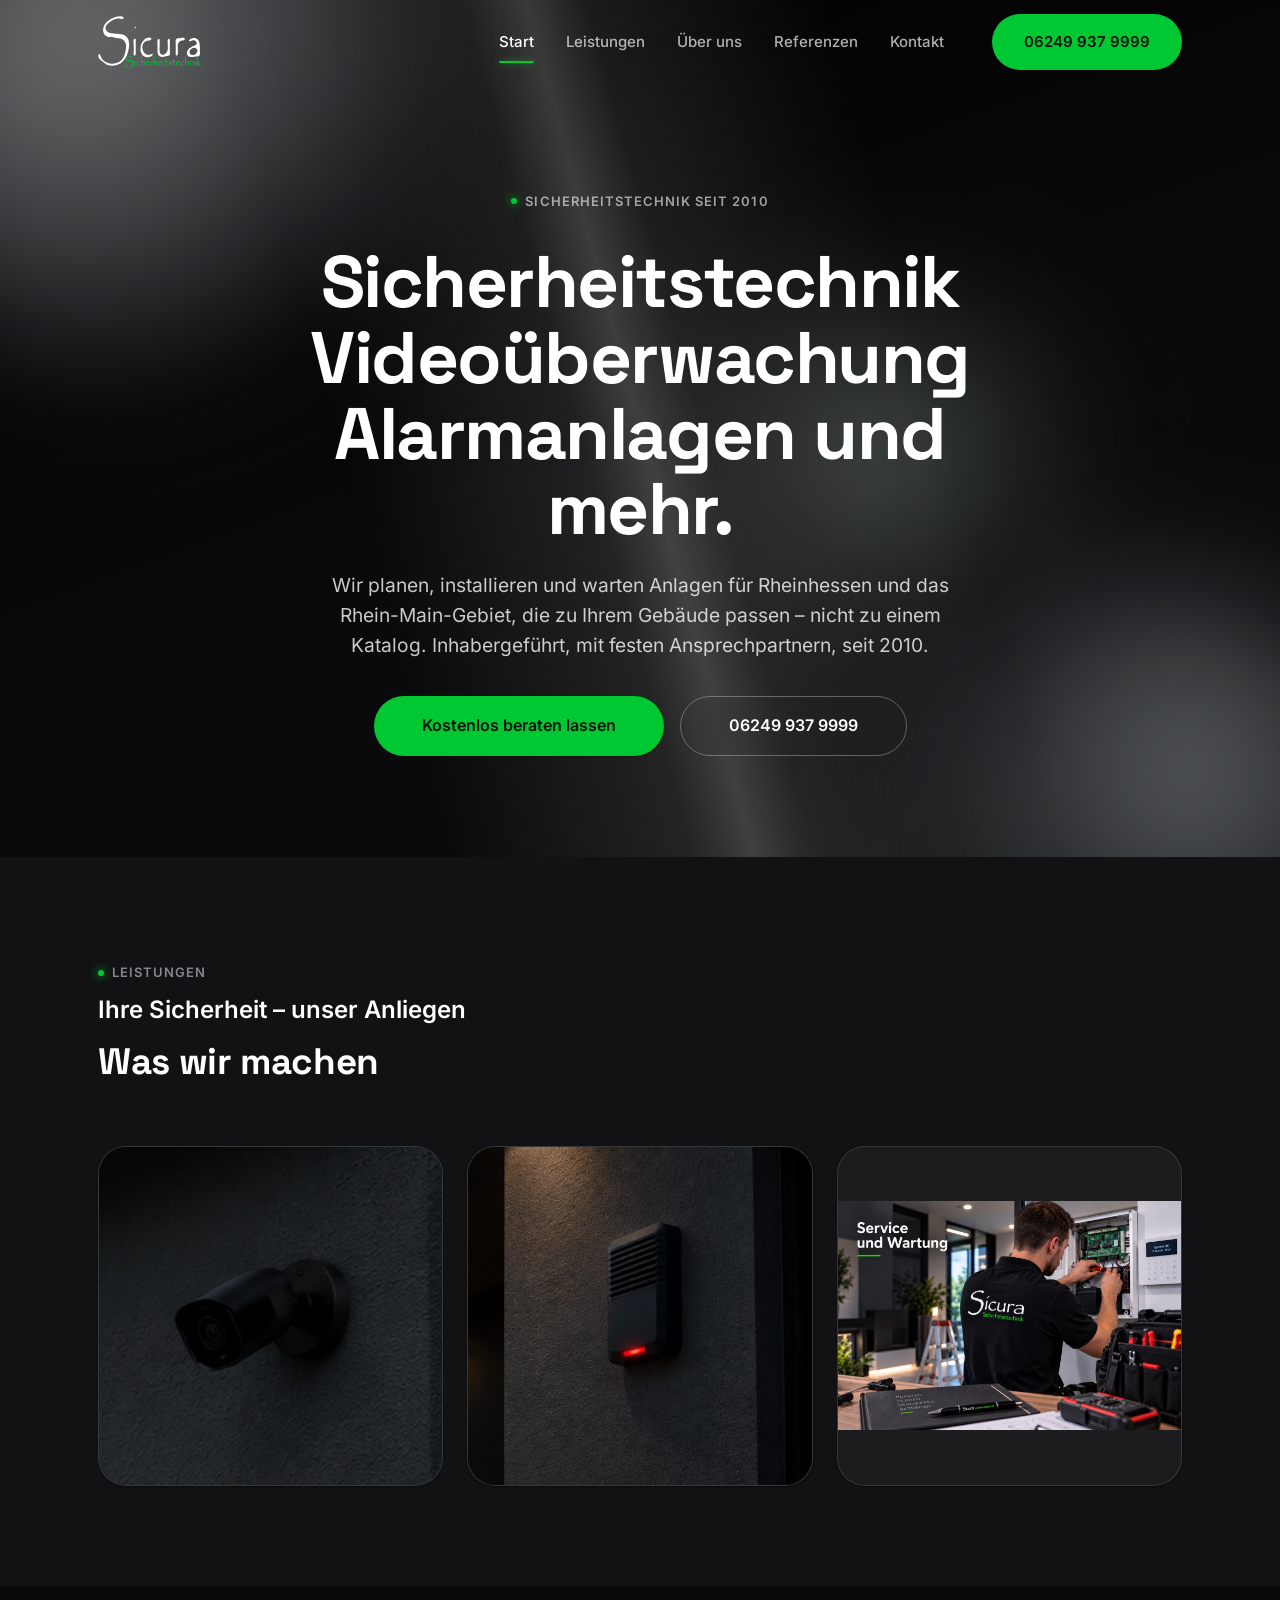
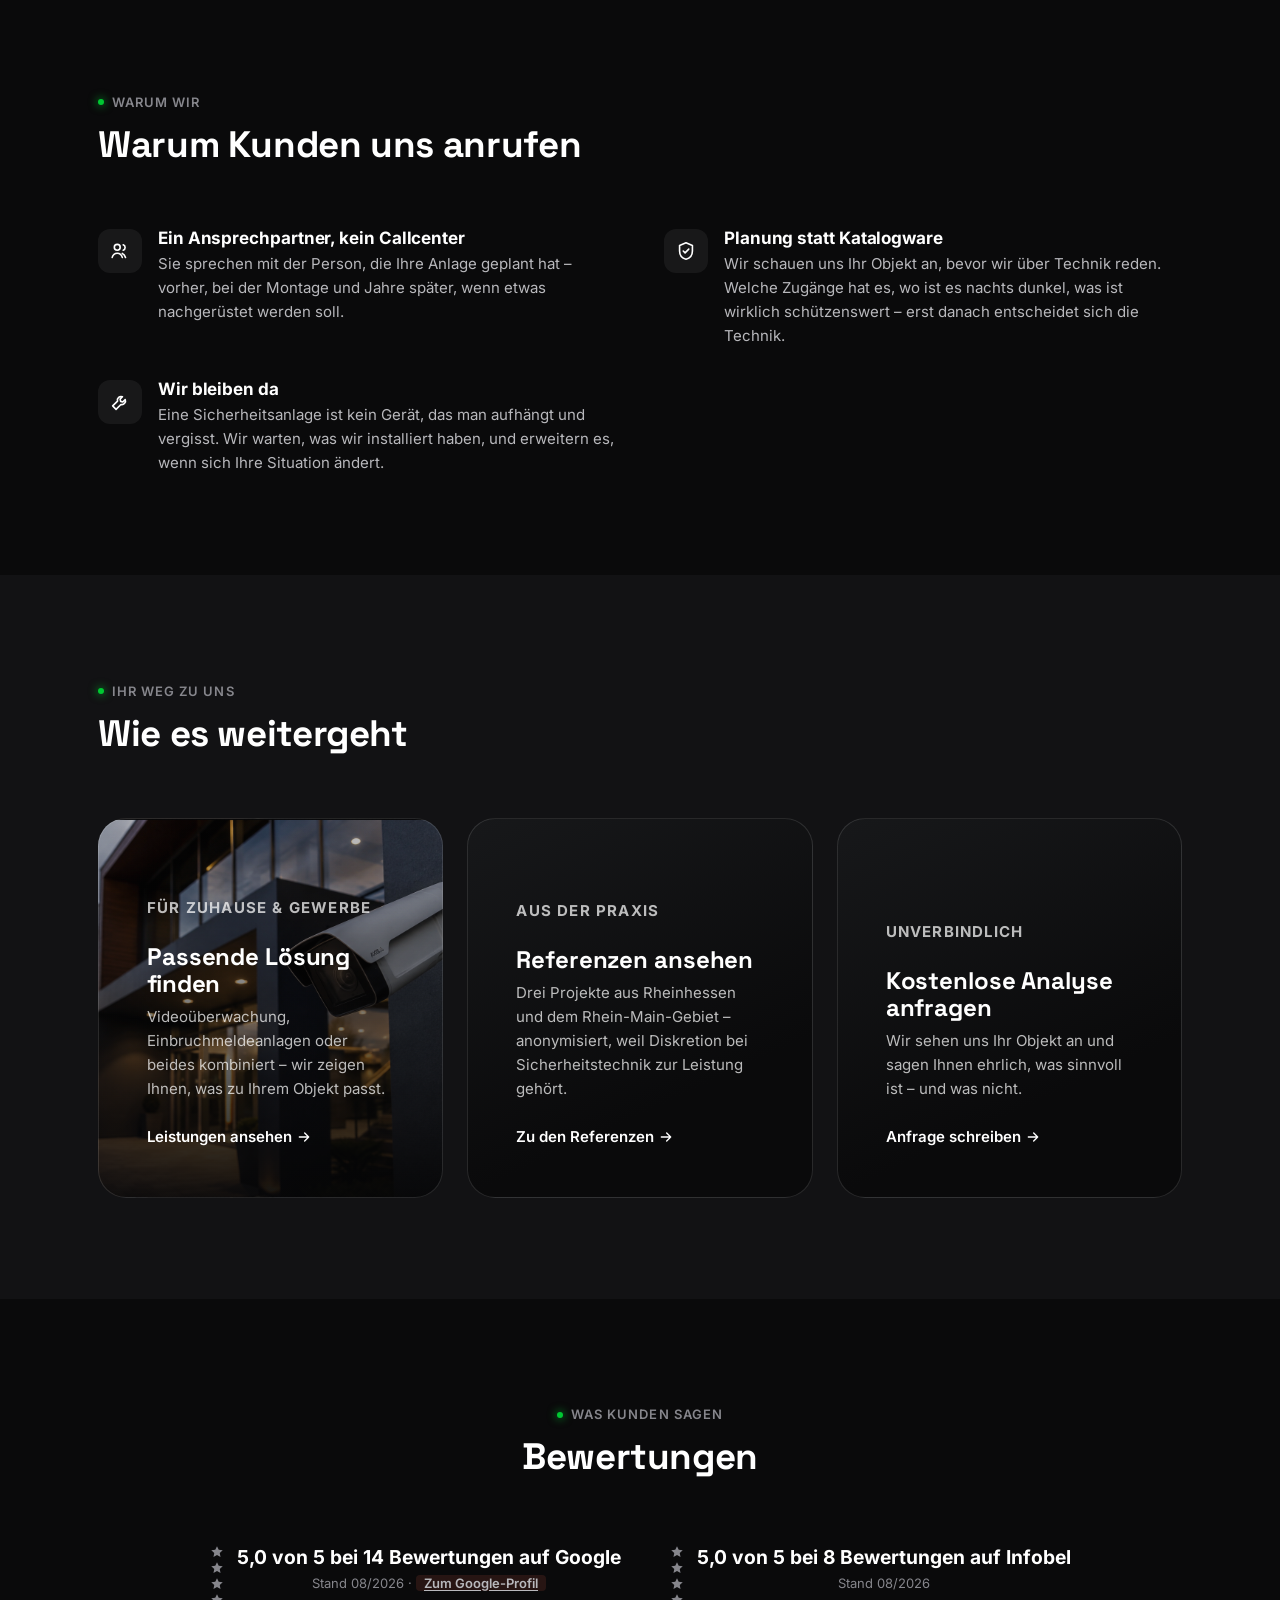
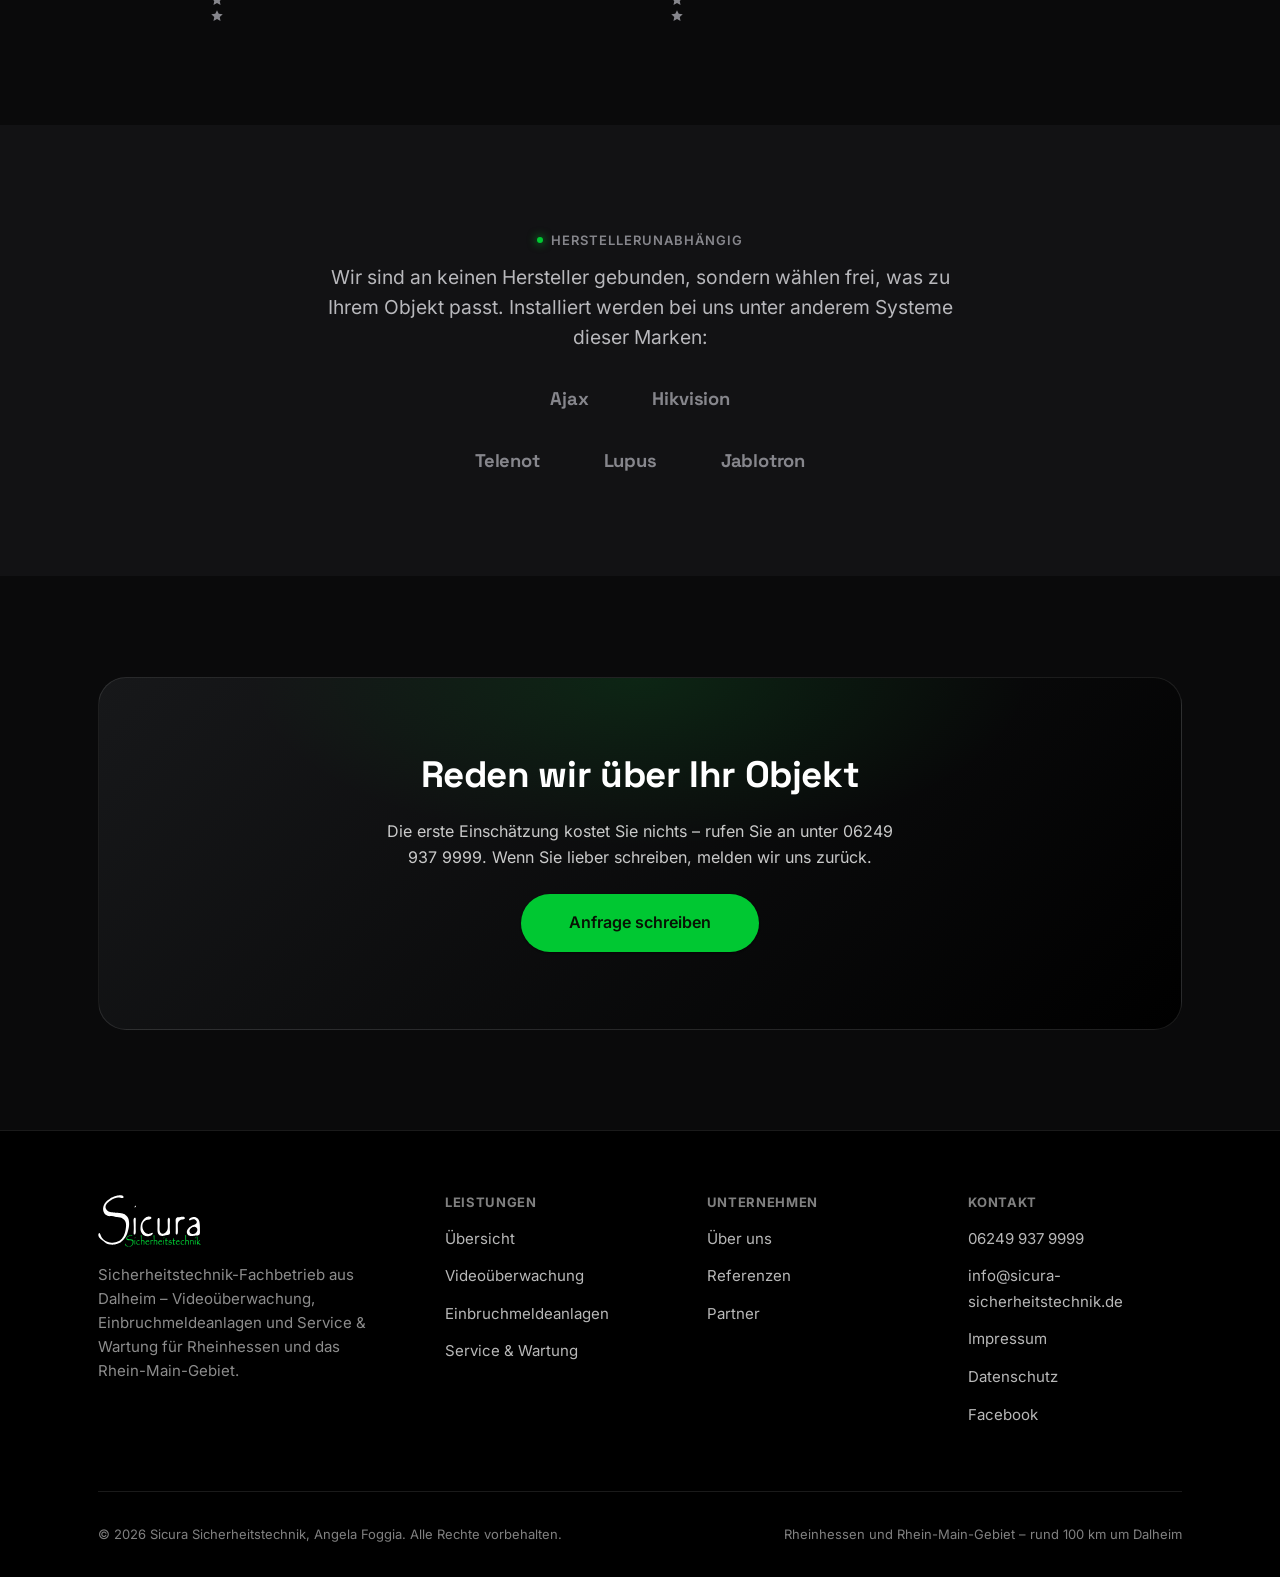
==== commit 8d1ddf9b: "Logo auf weisse Variante v8 umstellen, Akzentfarbe auf Logo-Gruen Header und Footer aller Seiten ver" ====
--- a/index.html
+++ b/index.html
@@ -16,7 +16,7 @@
     <div class="nav-progress" aria-hidden="true"></div>
     <div class="container">
       <a class="brand" href="index.html">
-        <img class="brand-logo" src="assets/sicura-logo-light.svg" alt="Sicura Sicherheitstechnik" width="975" height="496">
+        <img class="brand-logo" src="assets/sicura-logo-weiss-v8.svg" alt="Sicura Sicherheitstechnik" width="962" height="484">
       </a>
 
       <nav class="nav-desktop" id="nav-desktop" aria-label="Hauptnavigation">
@@ -255,7 +255,7 @@
       <div class="footer-grid">
         <div class="footer-brand">
           <a class="brand" href="index.html">
-            <img class="brand-logo" src="assets/sicura-logo-light.svg" alt="Sicura Sicherheitstechnik" width="975" height="496">
+            <img class="brand-logo" src="assets/sicura-logo-weiss-v8.svg" alt="Sicura Sicherheitstechnik" width="962" height="484">
           </a>
           <p>Sicherheitstechnik-Fachbetrieb aus Dalheim – Videoüberwachung, Einbruchmeldeanlagen und Service &amp; Wartung für Rheinhessen und das Rhein-Main-Gebiet.</p>
         </div>
--- a/styles.css
+++ b/styles.css
@@ -45,10 +45,10 @@
   --color-border: rgba(255, 255, 255, 0.10);
   --color-border-strong: rgba(255, 255, 255, 0.20);
 
-  --color-accent: #c6ff3d;
-  --color-accent-dim: #9fdb1f;
+  --color-accent: #00c832; /* Logo-Gruen */
+  --color-accent-dim: #00a82a;
   --color-accent-contrast: #071304;
-  --color-accent-soft: rgba(198, 255, 61, 0.12);
+  --color-accent-soft: rgba(0, 200, 50, 0.12);
 
   --color-danger: #ff6b52;
   --color-danger-bg: rgba(255, 107, 82, 0.12);
@@ -95,7 +95,7 @@
   --shadow-sm: 0 1px 2px rgba(0, 0, 0, 0.3), 0 1px 1px rgba(0, 0, 0, 0.2);
   --shadow-md: 0 8px 24px rgba(0, 0, 0, 0.4), 0 2px 6px rgba(0, 0, 0, 0.3);
   --shadow-lg: 0 24px 64px rgba(0, 0, 0, 0.5), 0 4px 12px rgba(0, 0, 0, 0.3);
-  --shadow-glow: 0 0 0 1px rgba(198, 255, 61, 0.4), 0 8px 32px rgba(198, 255, 61, 0.15);
+  --shadow-glow: 0 0 0 1px rgba(0, 200, 50, 0.4), 0 8px 32px rgba(0, 200, 50, 0.15);
 
   /* ---- Bewegung ---- */
   --ease-out: cubic-bezier(0.16, 1, 0.3, 1);
@@ -247,7 +247,7 @@
   height: 6px;
   border-radius: 50%;
   background: var(--color-accent);
-  box-shadow: 0 0 8px 1px rgba(198, 255, 61, 0.6);
+  box-shadow: 0 0 8px 1px rgba(0, 200, 50, 0.6);
   flex-shrink: 0;
 }
 
@@ -383,7 +383,7 @@
 
 .btn-primary:hover {
   background: var(--color-accent-dim);
-  box-shadow: 0 0 0 1px rgba(198, 255, 61, 0.3), var(--shadow-md);
+  box-shadow: 0 0 0 1px rgba(0, 200, 50, 0.3), var(--shadow-md);
 }
 
 .btn-secondary {
@@ -495,7 +495,7 @@
   width: 100%;
   height: 2px;
   background: var(--color-accent);
-  box-shadow: 0 0 8px 0 rgba(198, 255, 61, 0.5);
+  box-shadow: 0 0 8px 0 rgba(0, 200, 50, 0.5);
   transform: scaleX(0);
   transform-origin: 0 50%;
 }
@@ -508,7 +508,7 @@
 
 /* Wort-Bild-Marke: helle Variante, da der Header dunkel ist.
    Hoehe steuert die Groesse, Breite ergibt sich aus dem Seitenverhaeltnis
-   (975:496). width/height im Markup verhindern Layout-Shift (CLS). */
+   (962:484). width/height im Markup verhindern Layout-Shift (CLS). */
 .brand-logo {
   display: block;
   height: 52px;
@@ -554,7 +554,7 @@
   height: 2px;
   border-radius: var(--radius-full);
   background: var(--color-accent);
-  box-shadow: 0 0 6px 0 rgba(198, 255, 61, 0.6);
+  box-shadow: 0 0 6px 0 rgba(0, 200, 50, 0.6);
 }
 
 .nav-toggle {
@@ -882,7 +882,7 @@
 .card:hover {
   transform: translateY(-4px);
   box-shadow: var(--shadow-md);
-  border-color: rgba(198, 255, 61, 0.35);
+  border-color: rgba(0, 200, 50, 0.35);
 }
 
 .card:active {
@@ -1080,7 +1080,7 @@
   content: '';
   position: absolute;
   inset: 0;
-  background: radial-gradient(120% 90% at 20% 0%, rgba(198, 255, 61, 0.10), transparent 55%);
+  background: radial-gradient(120% 90% at 20% 0%, rgba(0, 200, 50, 0.10), transparent 55%);
   opacity: 0;
   transition: opacity var(--duration-base) var(--ease-out);
 }
@@ -1097,7 +1097,7 @@
 .solution-card:hover,
 .solution-card:focus-visible {
   transform: translateY(-4px);
-  border-color: rgba(198, 255, 61, 0.4);
+  border-color: rgba(0, 200, 50, 0.4);
 }
 
 .solution-card:hover::before,
@@ -1255,7 +1255,7 @@
   content: '';
   position: absolute;
   inset: 0;
-  background: radial-gradient(60% 80% at 50% 0%, rgba(198, 255, 61, 0.12), transparent 60%);
+  background: radial-gradient(60% 80% at 50% 0%, rgba(0, 200, 50, 0.12), transparent 60%);
   pointer-events: none;
 }
 
@@ -1325,7 +1325,7 @@
   max-width: 140vw;
   height: 480px;
   transform: translateX(-50%);
-  background: radial-gradient(50% 50% at 50% 50%, rgba(198, 255, 61, 0.07), transparent 70%);
+  background: radial-gradient(50% 50% at 50% 50%, rgba(0, 200, 50, 0.07), transparent 70%);
   pointer-events: none;
 }
 
@@ -1864,7 +1864,7 @@
 .form-status.success {
   background: var(--color-accent-soft);
   color: var(--color-accent);
-  border: 1px solid rgba(198, 255, 61, 0.3);
+  border: 1px solid rgba(0, 200, 50, 0.3);
 }
 
 .form-status.error {
